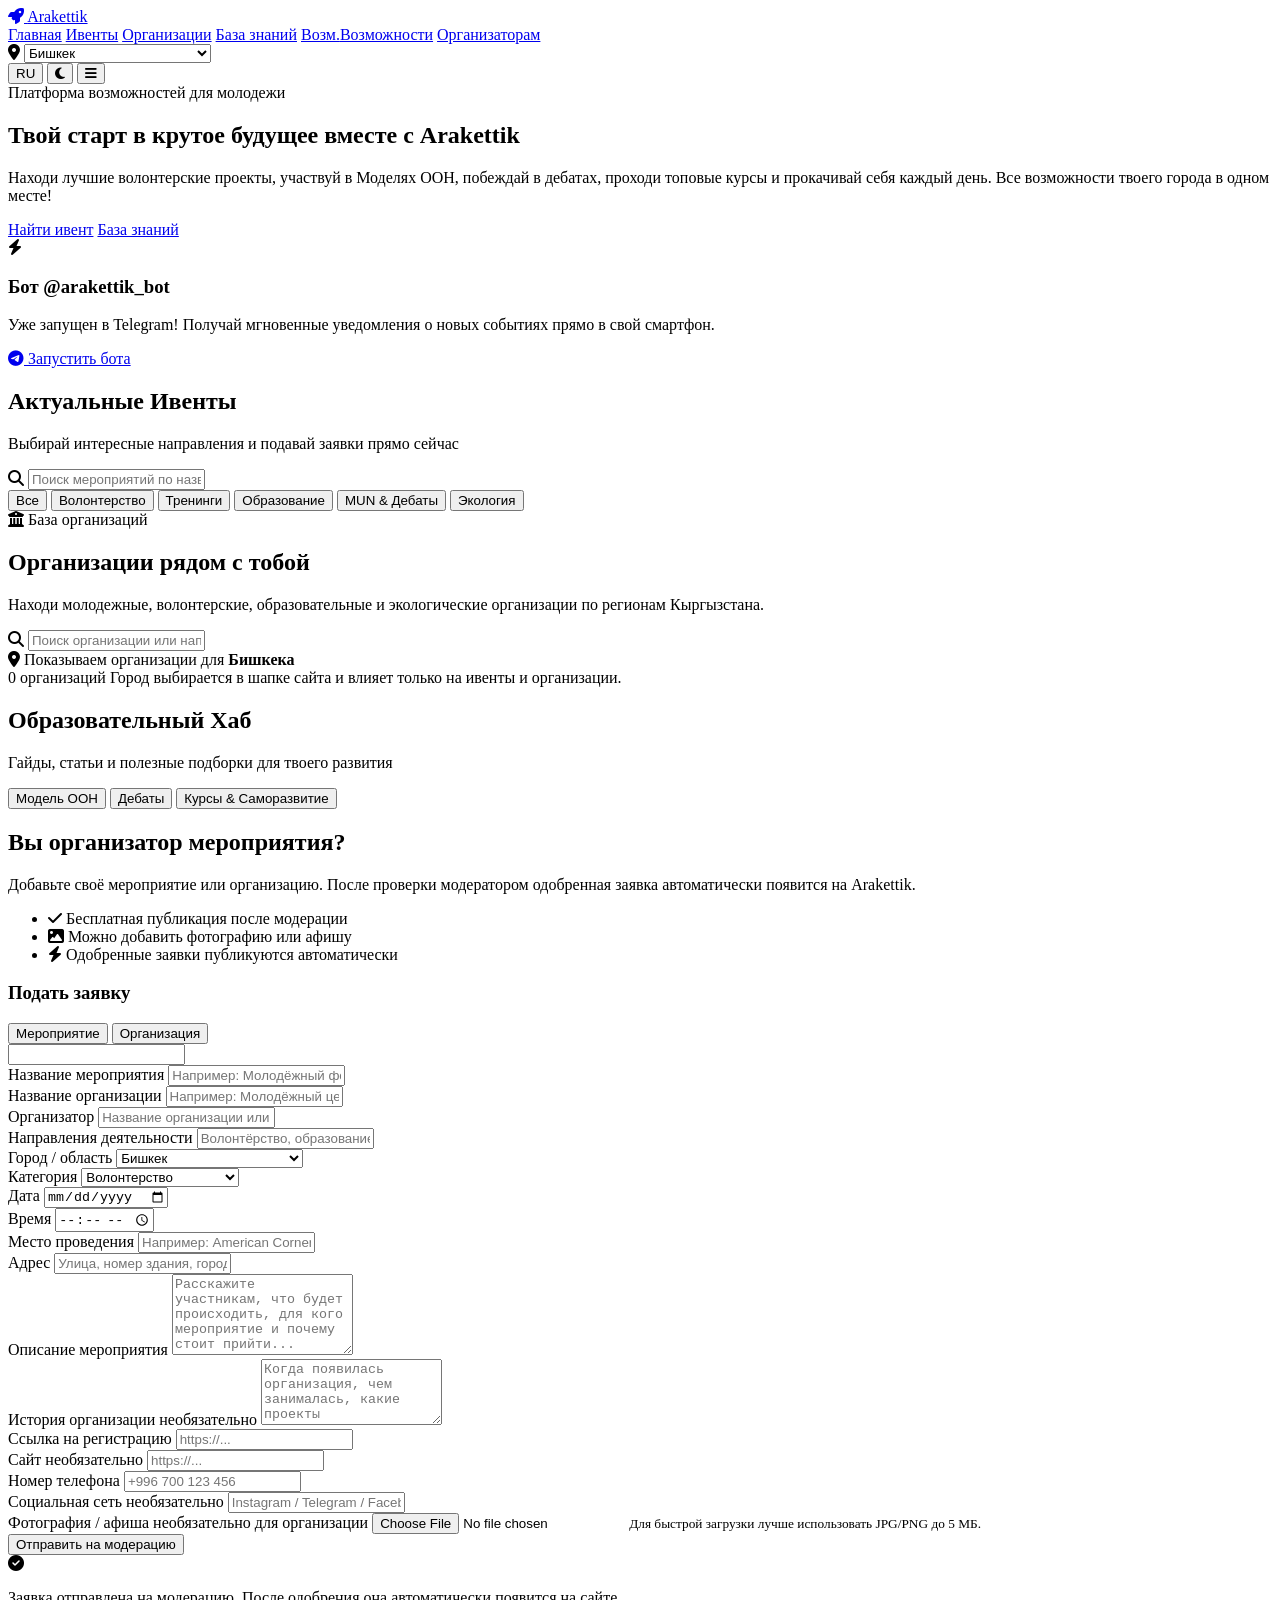
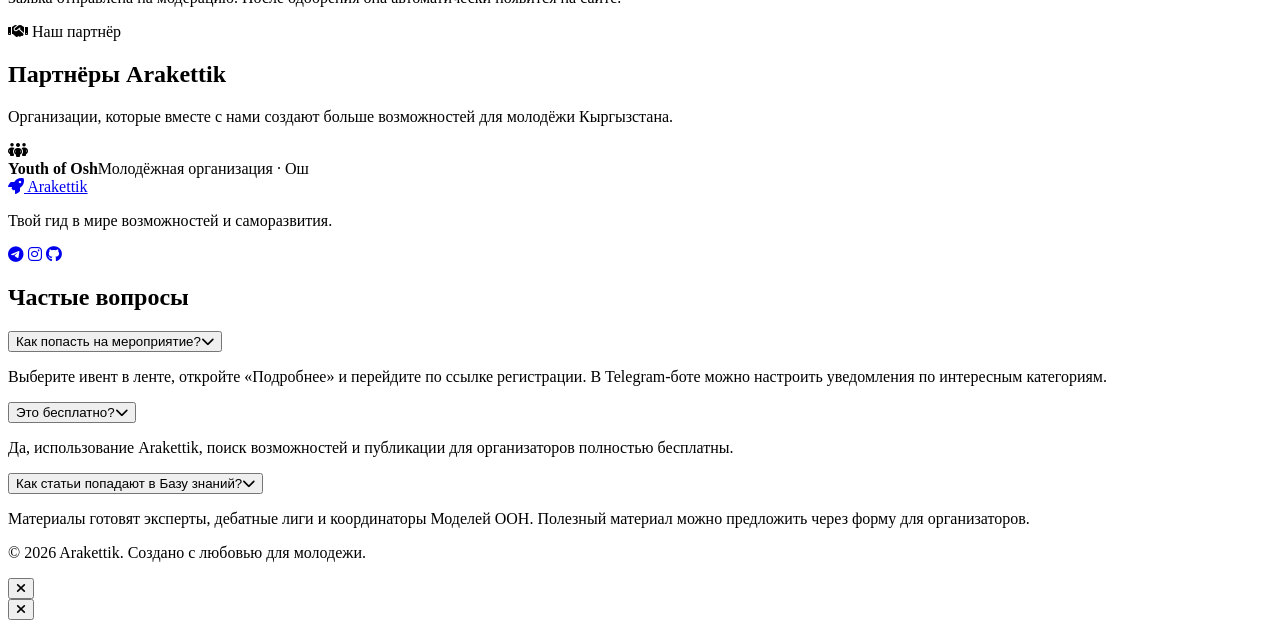
==== index.html @ 20ced2b4 "Update navigation links and FAQ section" ====
<!DOCTYPE html>
<html lang="ru" data-theme="dark">
<head>
    <meta charset="UTF-8">
    <meta name="viewport" content="width=device-width, initial-scale=1.0">
    <title>Arakettik — Платформа возможностей</title>
    <link rel="stylesheet" href="style.css">
    <link rel="stylesheet" href="https://cdnjs.cloudflare.com/ajax/libs/font-awesome/6.4.0/css/all.min.css">
    <link rel="preconnect" href="https://fonts.googleapis.com">
    <link rel="preconnect" href="https://fonts.gstatic.com" crossorigin>
    <link href="https://fonts.googleapis.com/css2?family=Inter:wght@400;500;600&family=Montserrat:wght@700;800&display=swap" rel="stylesheet">
</head>
<body>

    <header class="header">
        <div class="container header-container">
            <a href="#" class="logo">
                <i class="fa-solid fa-rocket logo-icon"></i>
                <span>Arakettik</span>
            </a>
            
            <nav class="nav-menu" id="navMenu">
                <a href="#about" class="nav-link active"><span data-i18n="about">Главная</span></a>
                <a href="#events" class="nav-link"><span data-i18n="events">Ивенты</span></a>
                <a href="#organizations" class="nav-link"><span data-i18n="organizations">Организации</span></a>
                <a href="#hub" class="nav-link"><span data-i18n="knowledge">База знаний</span></a>
                <a href="opportunities.html" class="nav-link nav-opportunities-link"><span class="nav-opportunities-short" data-i18n="opportunitiesShort">Возм.</span><span class="nav-opportunities-full" data-i18n="opportunities">Возможности</span></a>
                <a href="#suggest" class="nav-link"><span data-i18n="organizers">Организаторам</span></a>
            </nav>

            <div class="header-controls">
                <div class="header-city-picker" title="Город влияет на ивенты и организации">
                    <i class="fa-solid fa-location-dot"></i>
                    <select id="citySelect" aria-label="Выбрать город">
                        <option value="bishkek">Бишкек</option>
                        <option value="chuy">Чуйская область</option>
                        <option value="osh">Ош и Ошская область</option>
                        <option value="jalal-abad">Джалал-Абадская область</option>
                        <option value="issyk-kul">Иссык-Кульская область</option>
                        <option value="naryn">Нарынская область</option>
                        <option value="talas">Таласская область</option>
                        <option value="batken">Баткенская область</option>
                    </select>
                </div>
                <button id="languageToggle" class="language-btn" aria-label="Переключить язык" title="Русский / Кыргызча / English">RU</button>
                <button id="themeToggle" class="theme-btn" aria-label="Переключить тему">
                    <i class="fa-solid fa-moon"></i>
                </button>
                <button id="menuToggle" class="menu-btn" aria-label="Открыть меню">
                    <i class="fa-solid fa-bars"></i>
                </button>
            </div>
        </div>
    </header>

    <section class="hero-section" id="about">
        <div class="glow-sphere sphere-1"></div>
        <div class="glow-sphere sphere-2"></div>
        
        <div class="container hero-container">
            <div class="hero-content">
                <span class="badge"><span data-i18n="heroBadge">Платформа возможностей для молодежи</span></span>
                <h1><span data-i18n="heroTitle">Твой старт в крутое будущее вместе с <span class="gradient-text">Arakettik</span></span></h1>
                <p><span data-i18n="heroText">Находи лучшие волонтерские проекты, участвуй в Моделях ООН, побеждай в дебатах, проходи топовые курсы и прокачивай себя каждый день. Все возможности твоего города в одном месте!</span></p>
                <div class="hero-btns">
                    <a href="#events" class="btn btn-primary"><span data-i18n="findEvent">Найти ивент</span></a>
                    <a href="#hub" class="btn btn-secondary" data-i18n="knowledge">База знаний</a>
                </div>
            </div>
            <div class="hero-image-container">
                <div class="glass-card hero-mockup">
                    <div class="mockup-header">
                        <span class="dot red"></span>
                        <span class="dot yellow"></span>
                        <span class="dot green"></span>
                    </div>
                    <div class="mockup-body">
                        <i class="fa-solid fa-bolt mockup-icon"></i>
                        <h3>Бот @arakettik_bot</h3>
                        <p>Уже запущен в Telegram! Получай мгновенные уведомления о новых событиях прямо в свой смартфон.</p>
                        <a href="https://t.me/arakettik_bot" target="_blank" class="bot-link"><i class="fa-brands fa-telegram"></i> Запустить бота</a>
                    </div>
                </div>
            </div>
        </div>
    </section>

    <section class="section events-section" id="events">
        <div class="container">
            <div class="section-header">
                <h2><span data-i18n="eventsTitle">Актуальные <span class="gradient-text">Ивенты</span></span></h2>
                <p><span data-i18n="eventsSubtitle">Выбирай интересные направления и подавай заявки прямо сейчас</span></p>
            </div>

            <div class="filter-wrapper glass-card">
                <div class="search-box">
                    <i class="fa-solid fa-magnifying-glass search-icon"></i>
                    <input type="text" id="searchInput" data-i18n-placeholder="eventSearch" placeholder="Поиск мероприятий по названию...">
                </div>
               <div class="filter-buttons">

    <button class="filter-btn active" data-filter="all">
        <span data-i18n="all">Все</span>
    </button>

    <button class="filter-btn" data-filter="volunteering">
        <span data-i18n="volunteering">Волонтерство</span>
    </button>

    <button class="filter-btn" data-filter="webinars">
        <span data-i18n="webinars">Тренинги</span>
    </button>

    <button class="filter-btn" data-filter="education">
                        <span data-i18n="education">Образование</span>
    </button>

    <button class="filter-btn" data-filter="mun">
                        <span data-i18n="munDebates">MUN & Дебаты</span>
    </button>

    <button class="filter-btn" data-filter="eco">
        <span data-i18n="ecology">Экология</span>
    </button>

</div>
            </div>

            <div class="events-grid" id="eventsGrid">
                </div>
        </div>
    </section>


    <!-- =====================================================================
         ОРГАНИЗАЦИИ: ПОИСК ПО РЕГИОНАМ И КАРТОЧКИ ОРГАНИЗАЦИЙ
         ===================================================================== -->
    <section class="section organizations-section" id="organizations">
        <div class="container">
            <div class="section-header">
                <span class="section-eyebrow"><i class="fa-solid fa-building-columns"></i> База организаций</span>
                <h2><span data-i18n="orgTitle">Организации <span class="gradient-text">рядом с тобой</span></span></h2>
                <p><span data-i18n="orgSubtitle">Находи молодежные, волонтерские, образовательные и экологические организации по регионам Кыргызстана.</span></p>
            </div>

            <div class="organizations-toolbar glass-card">
                <div class="organization-search search-box">
                    <i class="fa-solid fa-magnifying-glass search-icon"></i>
                    <input type="text" id="organizationSearch" data-i18n-placeholder="orgSearch" placeholder="Поиск организации или направления..." autocomplete="off">
                </div>
                <div class="organization-current-city">
                    <i class="fa-solid fa-location-dot"></i>
                    <span data-i18n="showingOrganizations">Показываем организации для <strong id="organizationCityLabel">Бишкека</strong></span>
                </div>
            </div>

            <div class="organization-results-meta">
                <span id="organizationCount">0 организаций</span>
                <span data-i18n="cityHint">Город выбирается в шапке сайта и влияет только на ивенты и организации.</span>
            </div>

            <div class="organizations-grid" id="organizationsGrid"></div>
        </div>
    </section>

    <section class="section hub-section" id="hub">
        <div class="container">
            <div class="section-header">
                <h2><span data-i18n="hubTitle">Образовательный <span class="gradient-text">Хаб</span></span></h2>
                <p><span data-i18n="hubSubtitle">Гайды, статьи и полезные подборки для твоего развития</span></p>
            </div>

            <div class="hub-tabs">
                <button class="hub-tab-btn active" data-tab="mun">Модель ООН</button>
                <button class="hub-tab-btn" data-tab="debates">Дебаты</button>
                <button class="hub-tab-btn" data-tab="courses">Курсы & Саморазвитие</button>
            </div>

            <div class="hub-content" id="hubContent">
                </div>
        </div>
    </section>

    <section class="section suggest-section" id="suggest">
        <div class="container suggest-container">
            <div class="suggest-info">
                <h2>Вы организатор <span class="gradient-text">мероприятия?</span></h2>
                <p>Добавьте своё мероприятие или организацию. После проверки модератором одобренная заявка автоматически появится на Arakettik.</p>
                <ul class="benefits-list">
                    <li><i class="fa-solid fa-check text-green"></i> Бесплатная публикация после модерации</li>
                    <li><i class="fa-solid fa-image text-purple"></i> Можно добавить фотографию или афишу</li>
                    <li><i class="fa-solid fa-bolt text-blue"></i> Одобренные заявки публикуются автоматически</li>
                </ul>
            </div>

            <div class="glass-card form-card">
                <h3>Подать заявку</h3>

                <div class="submission-type-switch" role="tablist" aria-label="Тип заявки">
                    <button type="button" class="submission-type-btn active" data-submission-type="event">Мероприятие</button>
                    <button type="button" class="submission-type-btn" data-submission-type="organization">Организация</button>
                </div>

                <form id="suggestForm">
                    <input type="text" id="website" class="honeypot-field" tabindex="-1" autocomplete="off" aria-hidden="true">
                    <input type="hidden" id="submissionType" value="event">

                    <div class="form-group event-only-field">
                        <label for="eventTitle">Название мероприятия</label>
                        <input type="text" id="eventTitle" placeholder="Например: Молодёжный форум 2026">
                    </div>

                    <div class="form-group organization-only-field hidden">
                        <label for="organizationName">Название организации</label>
                        <input type="text" id="organizationName" placeholder="Например: Молодёжный центр Ош">
                    </div>

                    <div class="form-group event-only-field">
                        <label for="eventOrganizer">Организатор</label>
                        <input type="text" id="eventOrganizer" placeholder="Название организации или имя организатора">
                    </div>

                    <div class="form-group organization-only-field hidden">
                        <label for="organizationActivity">Направления деятельности</label>
                        <input type="text" id="organizationActivity" placeholder="Волонтёрство, образование, экология...">
                    </div>

                    <div class="form-group">
                        <label for="submissionCity">Город / область</label>
                        <select id="submissionCity">
                            <option value="bishkek">Бишкек</option>
                            <option value="chuy">Чуйская область</option>
                            <option value="osh">Ош и Ошская область</option>
                            <option value="jalal-abad">Джалал-Абадская область</option>
                            <option value="issyk-kul">Иссык-Кульская область</option>
                            <option value="naryn">Нарынская область</option>
                            <option value="talas">Таласская область</option>
                            <option value="batken">Баткенская область</option>
                        </select>
                    </div>

                    <div class="form-group event-only-field">
                        <label for="eventCat">Категория</label>
                        <select id="eventCat">
                            <option value="volunteering">Волонтерство</option>
                            <option value="webinars">Вебинары & Тренинги</option>
                            <option value="eco">Экология</option>
                        </select>
                    </div>

                    <div class="form-row event-only-field">
                        <div class="form-group">
                            <label for="eventDate">Дата</label>
                            <input type="date" id="eventDate">
                        </div>
                        <div class="form-group">
                            <label for="eventTime">Время</label>
                            <input type="time" id="eventTime">
                        </div>
                    </div>

                    <div class="form-group event-only-field">
                        <label for="eventLocation">Место проведения</label>
                        <input type="text" id="eventLocation" placeholder="Например: American Corner, Бишкек">
                    </div>

                    <div class="form-group organization-only-field hidden">
                        <label for="organizationAddress">Адрес</label>
                        <input type="text" id="organizationAddress" placeholder="Улица, номер здания, город">
                    </div>

                    <div class="form-group">
                        <label for="eventDesc" id="descriptionLabel">Описание мероприятия</label>
                        <textarea id="eventDesc" rows="5" placeholder="Расскажите участникам, что будет происходить, для кого мероприятие и почему стоит прийти..."></textarea>
                    </div>

                    <div class="form-group organization-only-field hidden">
                        <label for="organizationHistory">История организации <span class="optional-label">необязательно</span></label>
                        <textarea id="organizationHistory" rows="4" placeholder="Когда появилась организация, чем занималась, какие проекты реализовала..."></textarea>
                    </div>

                    <div class="form-group event-only-field">
                        <label for="registrationLink">Ссылка на регистрацию</label>
                        <input type="url" id="registrationLink" placeholder="https://...">
                    </div>

                    <div class="form-group organization-only-field hidden">
                        <label for="organizationWebsite">Сайт <span class="optional-label">необязательно</span></label>
                        <input type="url" id="organizationWebsite" placeholder="https://...">
                    </div>

                    <div class="form-group">
                        <label for="contactPhone">Номер телефона</label>
                        <input type="tel" id="contactPhone" placeholder="+996 700 123 456">
                    </div>

                    <div class="form-group">
                        <label for="socialLink">Социальная сеть <span class="optional-label">необязательно</span></label>
                        <input type="url" id="socialLink" placeholder="Instagram / Telegram / Facebook...">
                    </div>

                    <div class="form-group">
                        <label for="submissionImage">Фотография / афиша <span class="optional-label">необязательно для организации</span></label>
                        <input type="file" id="submissionImage" accept="image/png,image/jpeg,image/webp">
                        <small class="form-help">Для быстрой загрузки лучше использовать JPG/PNG до 5 МБ.</small>
                        <div id="imagePreview" class="submission-image-preview hidden"></div>
                    </div>

                    <button type="submit" class="btn btn-primary btn-block">Отправить на модерацию</button>
                </form>

                <div id="formSuccess" class="form-success-msg hidden">
                    <i class="fa-solid fa-circle-check"></i>
                    <p>Заявка отправлена на модерацию. После одобрения она автоматически появится на сайте.</p>
                </div>
            </div>
        </div>
    </section>

    <section class="section partners-section" aria-labelledby="partnersTitle">
        <div class="container">
            <div class="partners-card glass-card">
                <div>
                    <span class="section-eyebrow"><i class="fa-solid fa-handshake"></i> Наш партнёр</span>
                    <h2 id="partnersTitle">Партнёры <span class="gradient-text">Arakettik</span></h2>
                    <p>Организации, которые вместе с нами создают больше возможностей для молодёжи Кыргызстана.</p>
                </div>
                <div class="partner-logo-card">
                    <i class="fa-solid fa-people-group"></i>
                    <div><strong>Youth of Osh</strong><span>Молодёжная организация · Ош</span></div>
                </div>
            </div>
        </div>
    </section>

    <footer class="footer">
        <div class="container footer-container">
            <div class="footer-brand">
                <a href="#" class="logo">
                    <i class="fa-solid fa-rocket logo-icon"></i>
                    <span>Arakettik</span>
                </a>
                <p>Твой гид в мире возможностей и саморазвития.</p>
            </div>
            <div class="footer-socials">
                <a href="https://t.me/" target="_blank" aria-label="Telegram"><i class="fa-brands fa-telegram"></i></a>
                <a href="https://instagram.com" target="_blank" aria-label="Instagram"><i class="fa-brands fa-instagram"></i></a>
                <a href="https://github.com" target="_blank" aria-label="GitHub"><i class="fa-brands fa-github"></i></a>
            </div>
        </div>
        <div class="container footer-faq">
            <h2>Частые вопросы</h2>
            <div class="faq-accordion footer-faq-accordion">
                <div class="faq-item">
                    <button class="faq-question" type="button"><span>Как попасть на мероприятие?</span><i class="fa-solid fa-chevron-down faq-icon"></i></button>
                    <div class="faq-answer"><p>Выберите ивент в ленте, откройте «Подробнее» и перейдите по ссылке регистрации. В Telegram-боте можно настроить уведомления по интересным категориям.</p></div>
                </div>
                <div class="faq-item">
                    <button class="faq-question" type="button"><span>Это бесплатно?</span><i class="fa-solid fa-chevron-down faq-icon"></i></button>
                    <div class="faq-answer"><p>Да, использование Arakettik, поиск возможностей и публикации для организаторов полностью бесплатны.</p></div>
                </div>
                <div class="faq-item">
                    <button class="faq-question" type="button"><span>Как статьи попадают в Базу знаний?</span><i class="fa-solid fa-chevron-down faq-icon"></i></button>
                    <div class="faq-answer"><p>Материалы готовят эксперты, дебатные лиги и координаторы Моделей ООН. Полезный материал можно предложить через форму для организаторов.</p></div>
                </div>
            </div>
        </div>
        <div class="footer-bottom">
            <p>&copy; 2026 Arakettik. Создано с любовью для молодежи.</p>
        </div>
    </footer>


    <!-- =====================================================================
         МОДАЛЬНОЕ ОКНО ОРГАНИЗАЦИИ
         ===================================================================== -->
    <div id="organizationModal" class="modal hidden">
        <div class="modal-content glass-card organization-modal-content">
            <button id="organizationModalClose" class="modal-close-btn" aria-label="Закрыть">
                <i class="fa-solid fa-xmark"></i>
            </button>
            <div id="organizationModalBody" class="modal-body organization-modal-body"></div>
        </div>
    </div>

    <div id="articleModal" class="modal hidden">
        <div class="modal-content glass-card">
            <button id="modalClose" class="modal-close-btn" aria-label="Закрыть">
                <i class="fa-solid fa-xmark"></i>
            </button>
            <div id="modalBody" class="modal-body">
                </div>
        </div>
    </div>

    <script src="script.js"></script>
</body>
</html>
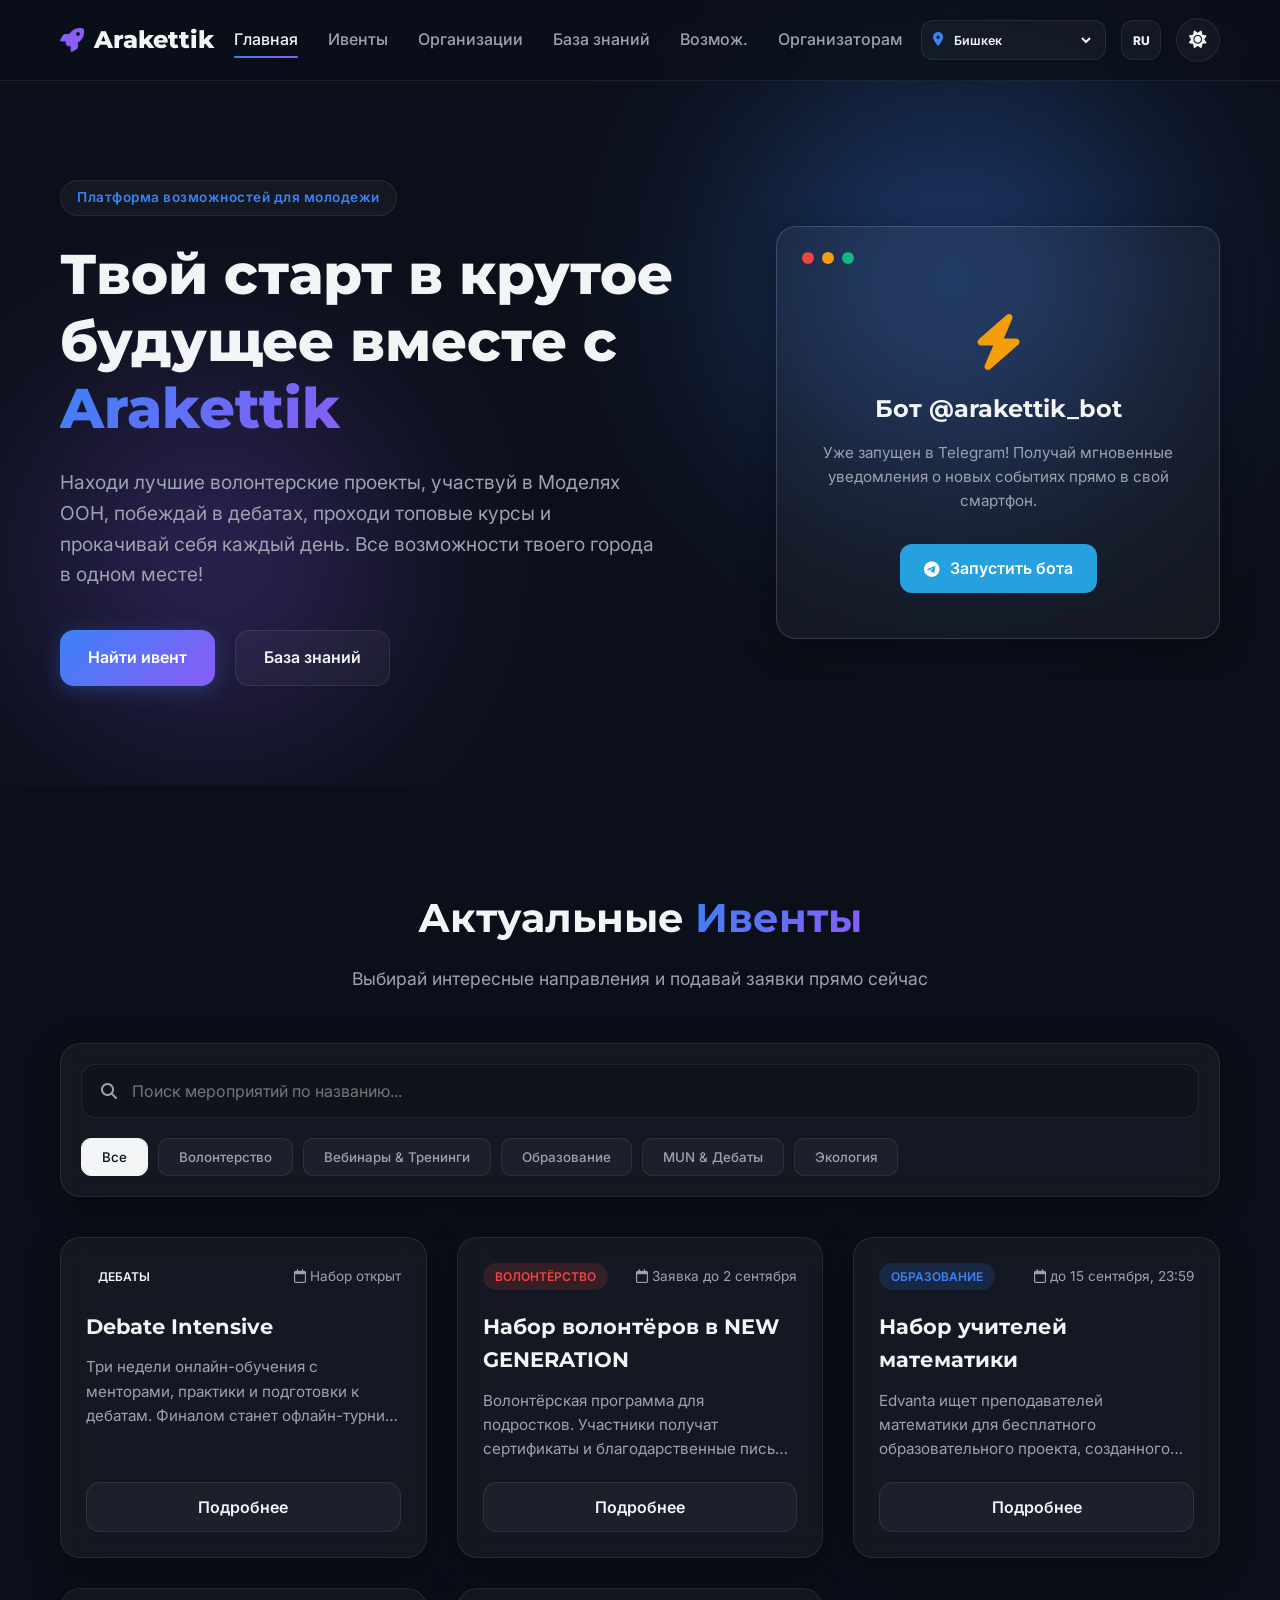
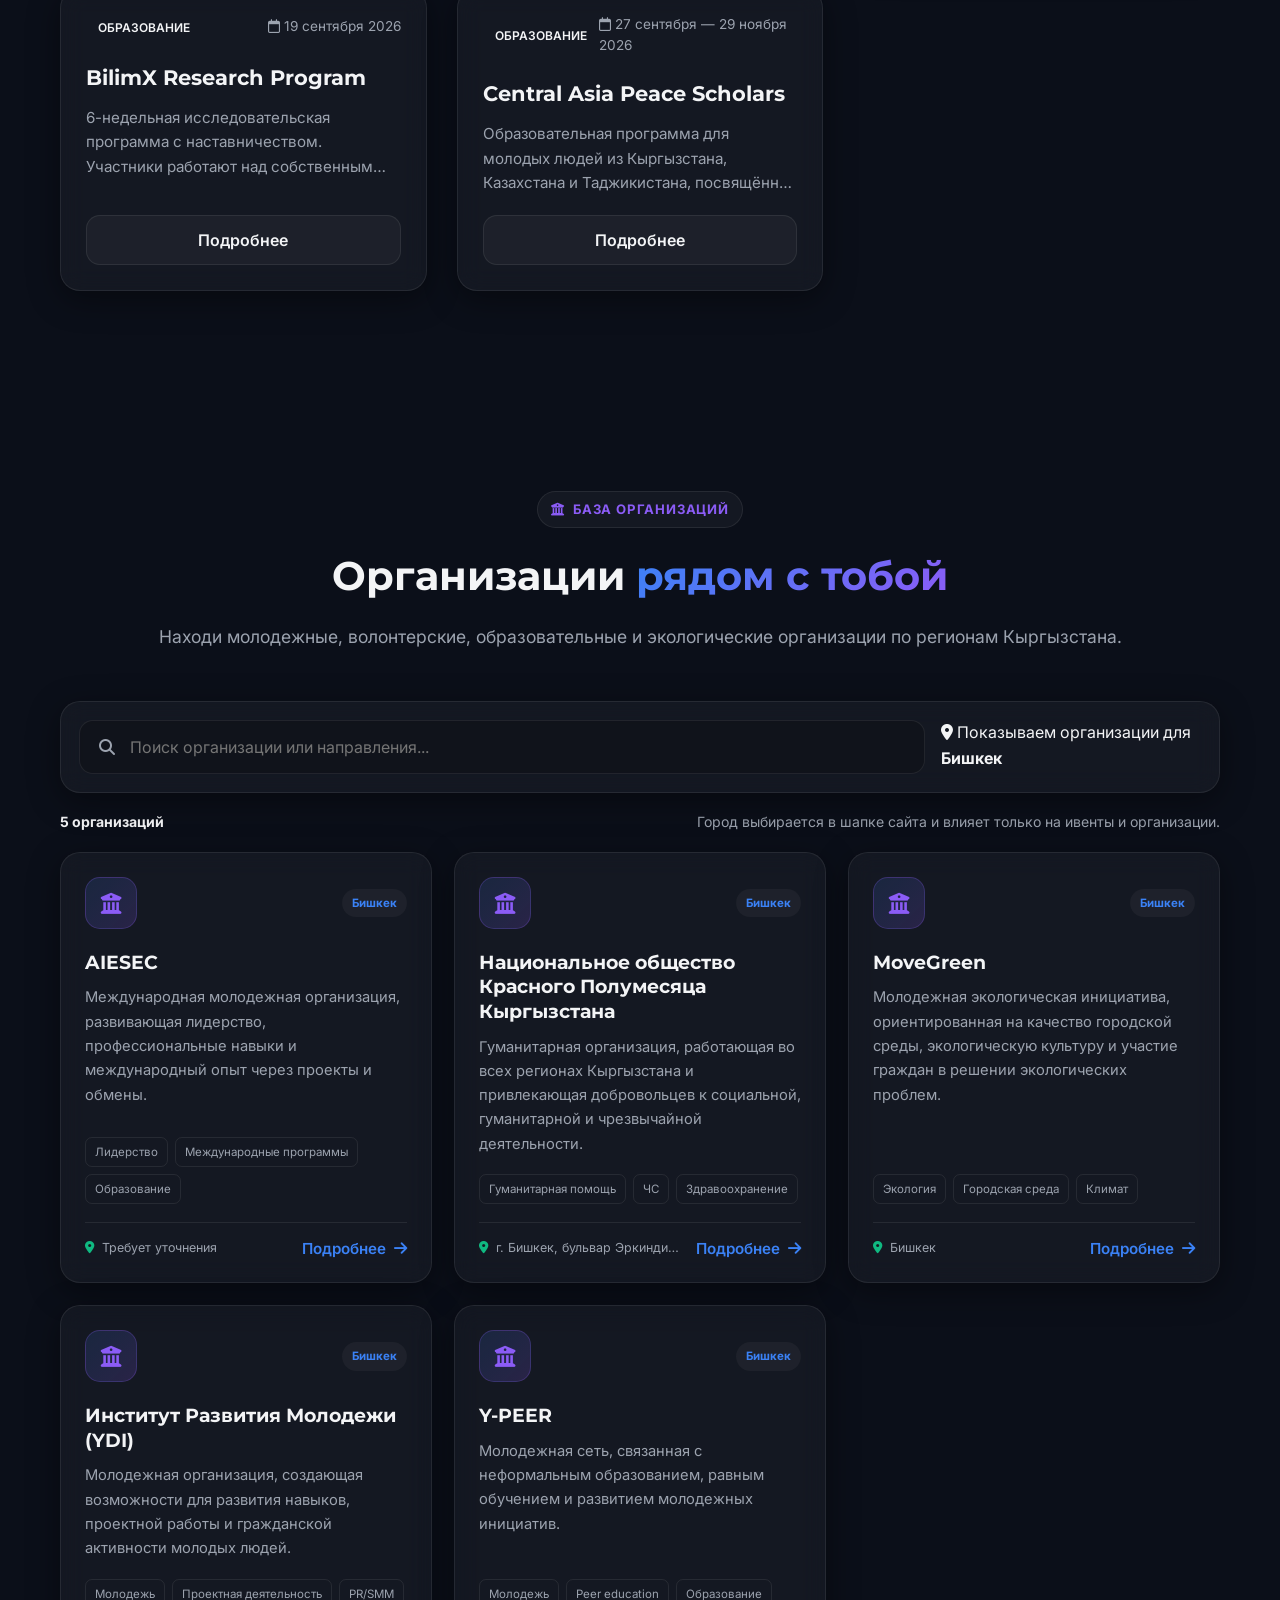
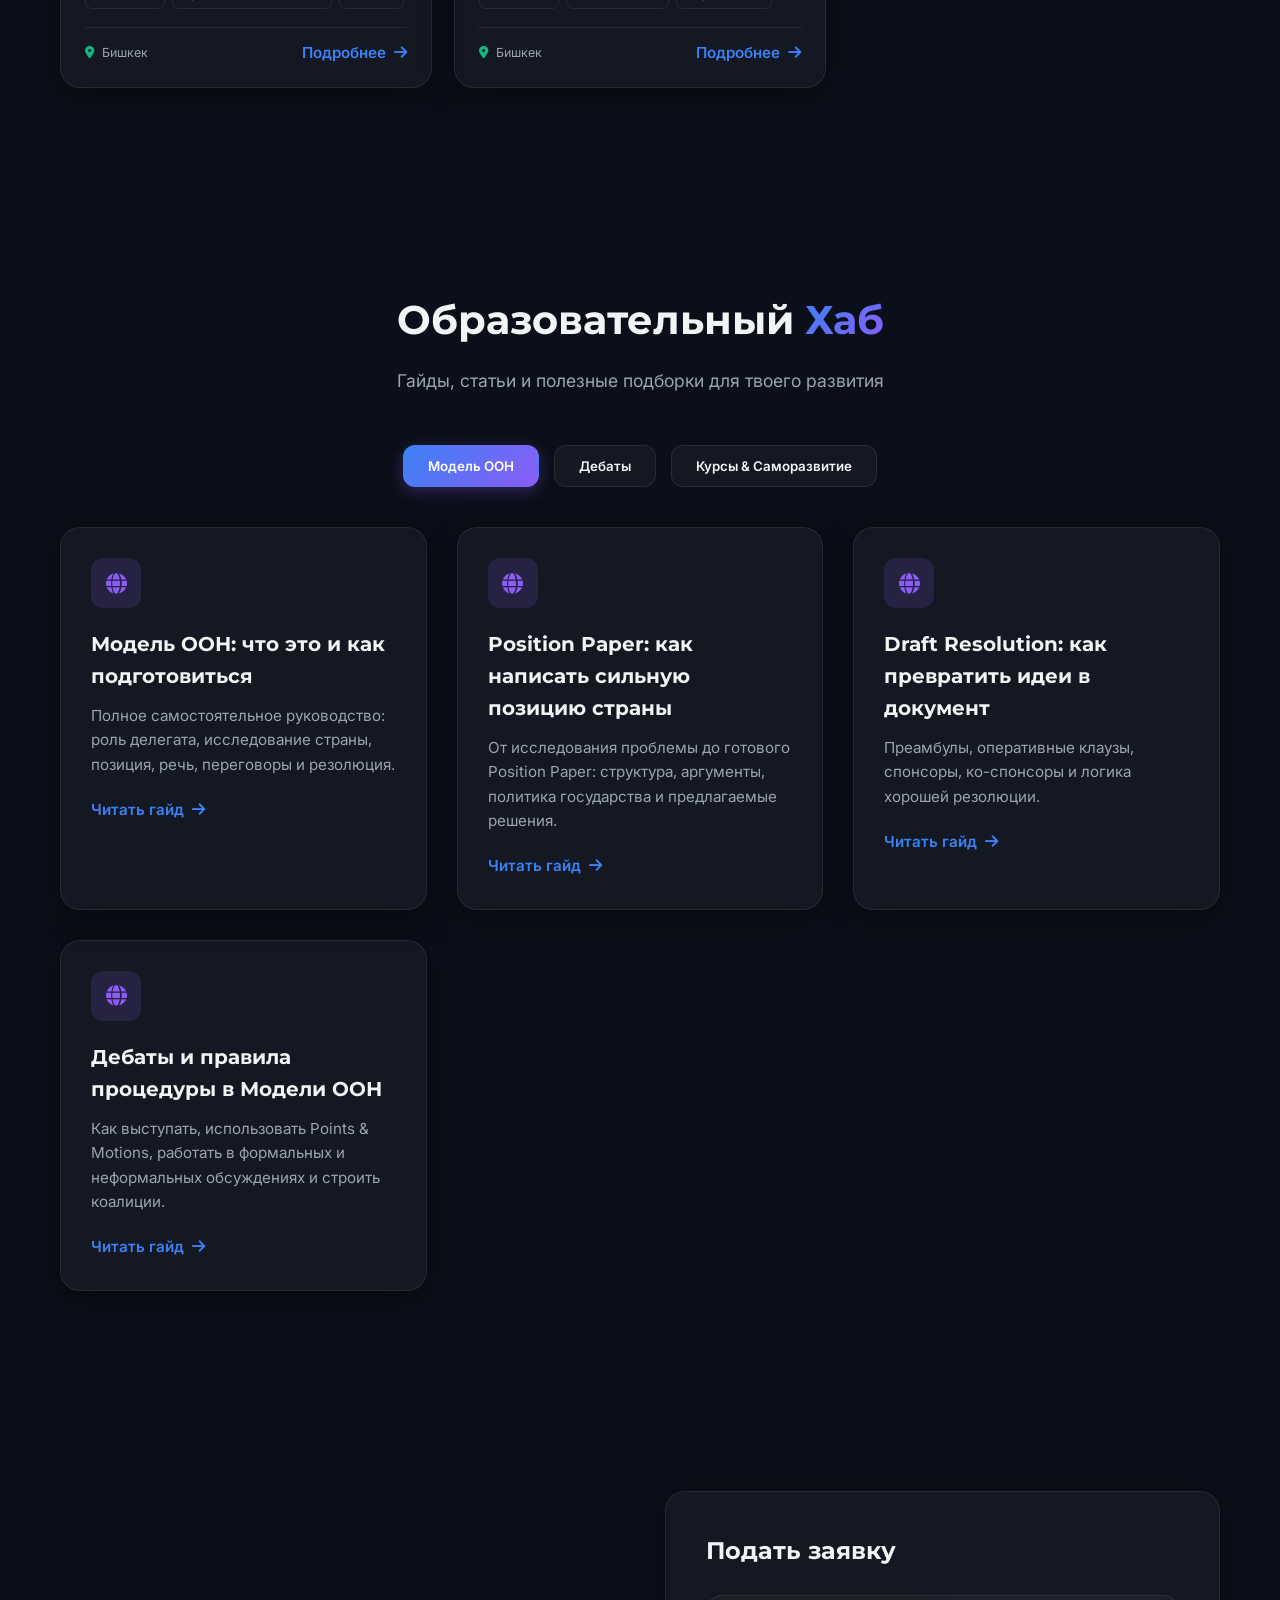
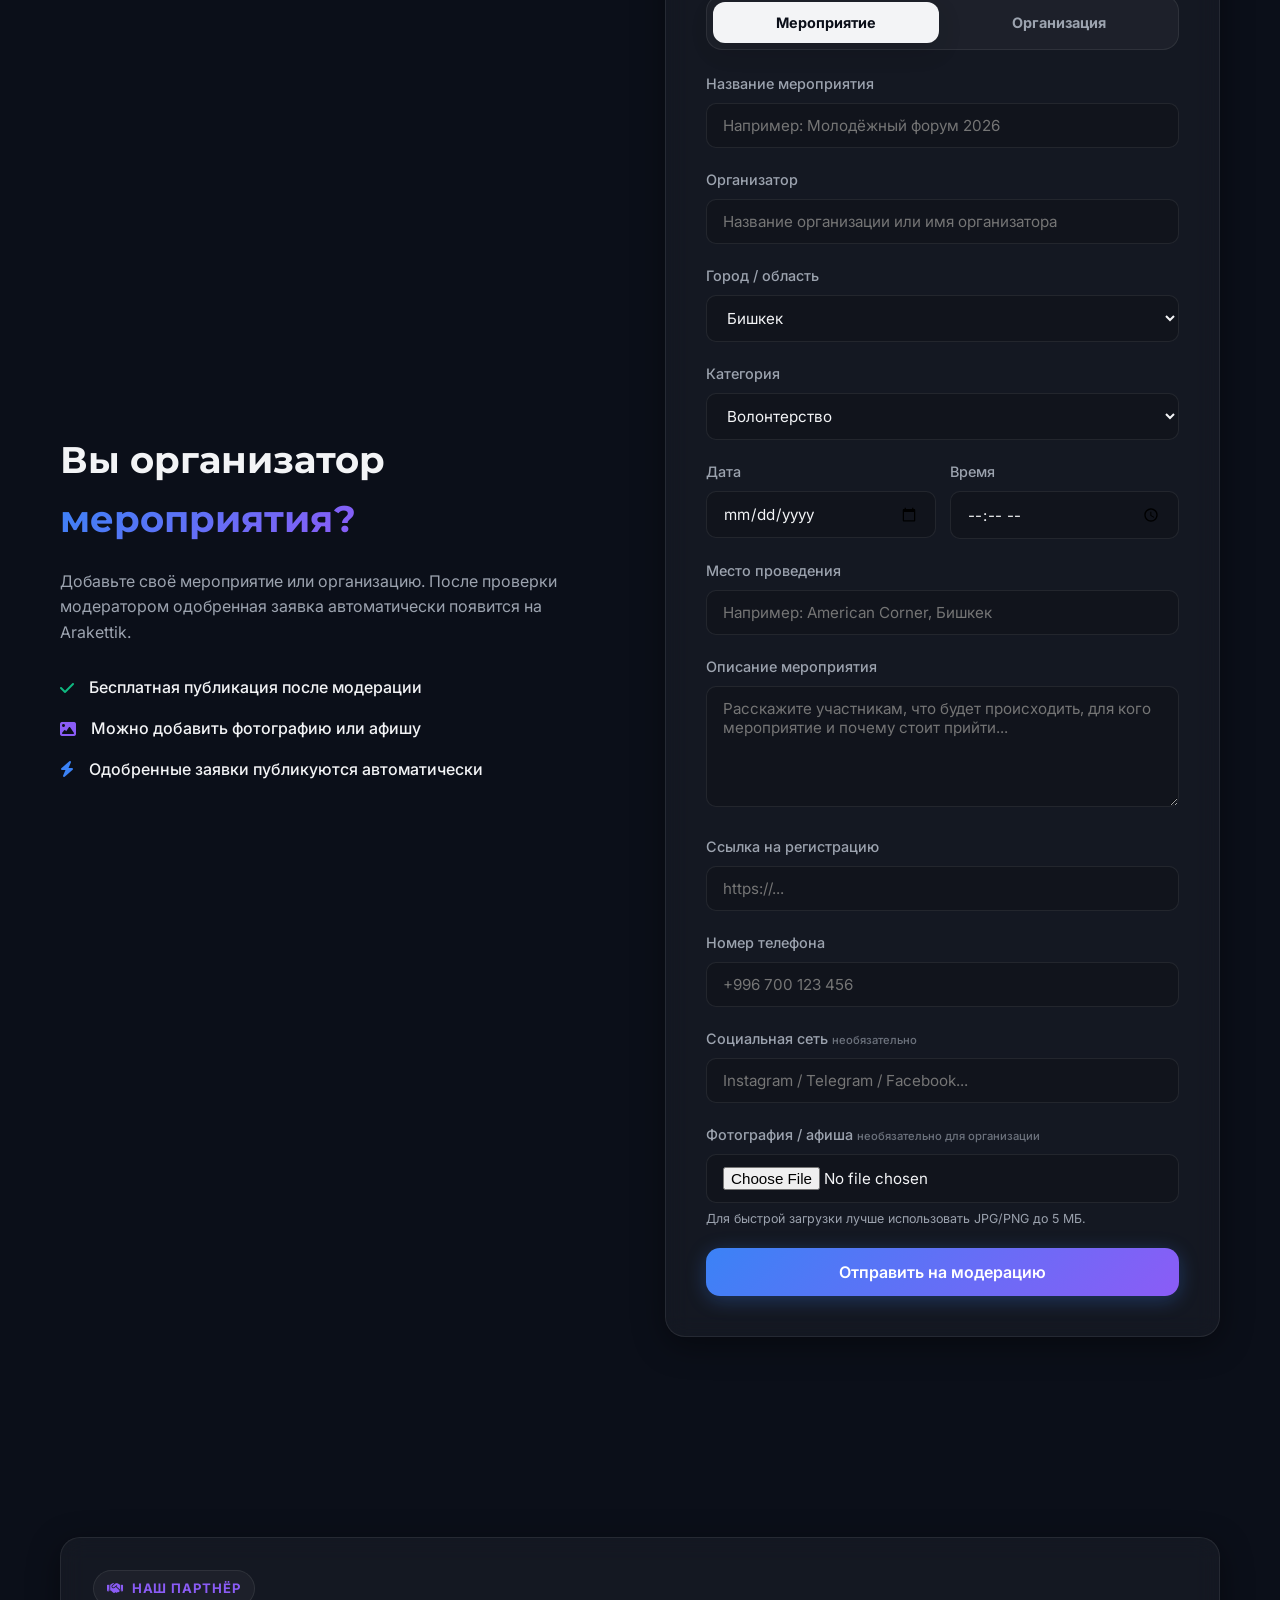
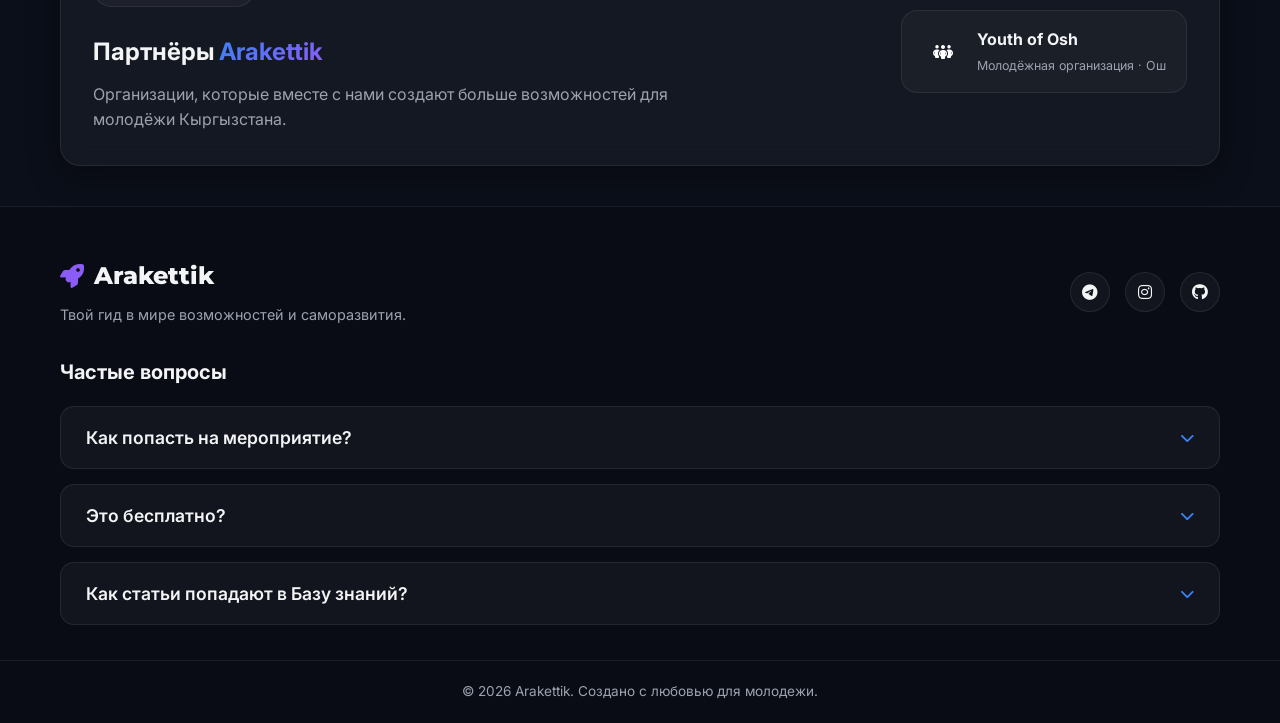
==== commit 1cf48f92: "Update link text for opportunities in navigation" ====
--- a/index.html
+++ b/index.html
@@ -24,7 +24,7 @@
                 <a href="#events" class="nav-link"><span data-i18n="events">Ивенты</span></a>
                 <a href="#organizations" class="nav-link"><span data-i18n="organizations">Организации</span></a>
                 <a href="#hub" class="nav-link"><span data-i18n="knowledge">База знаний</span></a>
-                <a href="opportunities.html" class="nav-link nav-opportunities-link"><span class="nav-opportunities-short" data-i18n="opportunitiesShort">Возм.</span><span class="nav-opportunities-full" data-i18n="opportunities">Возможности</span></a>
+                <a href="opportunities.html" class="nav-link nav-opportunities-link"><span class="nav-opportunities-short" data-i18n="opportunitiesShort">Возмож.</span><span class="nav-opportunities-full" data-i18n="opportunities">Возможности</span></a>
                 <a href="#suggest" class="nav-link"><span data-i18n="organizers">Организаторам</span></a>
             </nav>
 
--- a/style.css
+++ b/style.css
@@ -0,0 +1,2407 @@
+/* ==========================================================================
+   1. ПЕРЕМЕННЫЕ И СБРОС СТИЛЕЙ (CSS VARIABLES & BASE STYLES)
+   ========================================================================== */
+
+/* Переменные для Темной темы (По умолчанию) */
+[data-theme="dark"] {
+    --bg-color: #0b0f19;
+    --text-color: #f3f4f6;
+    --text-muted: #9ca3af;
+    --glass-bg: rgba(255, 255, 255, 0.04);
+    --glass-border: rgba(255, 255, 255, 0.08);
+    --glass-shadow: rgba(0, 0, 0, 0.4);
+    --header-bg: rgba(11, 15, 25, 0.7);
+    --modal-bg: #111827;
+    
+    /* Цветовая палитра категорий */
+    --clr-primary: #3b82f6;     /* Синий - Вебинары */
+    --clr-purple: #8b5cf6;      /* Фиолетовый - Дебаты / ООН */
+    --clr-green: #10b981;       /* Зеленый - Экология */
+    --clr-red: #ef4444;         /* Красный - Волонтерство */
+    --clr-yellow: #f59e0b;      /* Желтый - Акценты */
+}
+
+/* Переменные для Светлой темы */
+[data-theme="light"] {
+    --bg-color: #f8fafc;
+    --text-color: #0f172a;
+    --text-muted: #64748b;
+    --glass-bg: rgba(255, 255, 255, 0.7);
+    --glass-border: rgba(15, 23, 42, 0.08);
+    --glass-shadow: rgba(15, 23, 42, 0.05);
+    --header-bg: rgba(248, 250, 252, 0.8);
+    --modal-bg: #ffffff;
+    
+    --clr-primary: #2563eb;
+    --clr-purple: #7c3aed;
+    --clr-green: #059669;
+    --clr-red: #dc2626;
+    --clr-yellow: #d97706;
+}
+
+/* Общий сброс дефолтных стилей браузера */
+* {
+    margin: 0;
+    padding: 0;
+    box-sizing: border-box;
+    scroll-behavior: smooth;
+}
+
+body {
+    font-family: 'Inter', sans-serif;
+    background-color: var(--bg-color);
+    color: var(--text-color);
+    overflow-x: hidden;
+    transition: background-color 0.4s ease, color 0.4s ease;
+    line-height: 1.6;
+}
+
+.container {
+    width: 100%;
+    max-width: 1200px;
+    margin: 0 auto;
+    padding: 0 20px;
+}
+
+/* Глобальные стили для секций */
+.section {
+    padding: 100px 0;
+}
+
+.section-header {
+    text-align: center;
+    margin-bottom: 50px;
+}
+
+.section-header h2 {
+    font-family: 'Montserrat', sans-serif;
+    font-size: 2.5rem;
+    margin-bottom: 15px;
+}
+
+.section-header p {
+    color: var(--text-muted);
+    font-size: 1.1rem;
+}
+
+/* Градиентный текст */
+.gradient-text {
+    background: linear-gradient(135deg, var(--clr-primary), var(--clr-purple));
+    -webkit-background-clip: text;
+    -webkit-text-fill-color: transparent;
+}
+
+/* Элементы цвета текста */
+.text-green { color: var(--clr-green); }
+.text-purple { color: var(--clr-purple); }
+.text-blue { color: var(--clr-primary); }
+
+/* ==========================================================================
+   2. СТИЛЬ GLASSMORPHISM (КОМПОНЕНТЫ)
+   ========================================================================== */
+.glass-card {
+    background: var(--glass-bg);
+    border: 1px solid var(--glass-border);
+    backdrop-filter: blur(12px);
+    -webkit-backdrop-filter: blur(12px);
+    border-radius: 20px;
+    box-shadow: 0 8px 32px 0 var(--glass-shadow);
+    transition: transform 0.3s ease, box-shadow 0.3s ease, border-color 0.3s ease;
+}
+
+/* ==========================================================================
+   3. НАВИГАЦИЯ (HEADER)
+   ========================================================================== */
+.header {
+    position: fixed;
+    top: 0;
+    left: 0;
+    width: 100%;
+    z-index: 1000;
+    background: var(--header-bg);
+    backdrop-filter: blur(12px);
+    -webkit-backdrop-filter: blur(12px);
+    border-bottom: 1px solid var(--glass-border);
+    transition: background-color 0.4s ease;
+}
+
+.header-container {
+    display: flex;
+    justify-content: space-between;
+    align-items: center;
+    height: 80px;
+}
+
+.logo {
+    display: flex;
+    align-items: center;
+    gap: 10px;
+    font-family: 'Montserrat', sans-serif;
+    font-size: 1.5rem;
+    font-weight: 800;
+    color: var(--text-color);
+    text-decoration: none;
+}
+
+.logo-icon {
+    color: var(--clr-purple);
+    animation: pulse 2s infinite alternate;
+}
+
+.nav-menu {
+    display: flex;
+    gap: 30px;
+}
+
+.nav-link {
+    color: var(--text-muted);
+    text-decoration: none;
+    font-weight: 500;
+    transition: color 0.3s ease;
+    position: relative;
+    padding: 5px 0;
+}
+
+.nav-link:hover, .nav-link.active {
+    color: var(--text-color);
+}
+
+.nav-link.active::after {
+    content: '';
+    position: absolute;
+    bottom: 0;
+    left: 0;
+    width: 100%;
+    height: 2px;
+    background: linear-gradient(90deg, var(--clr-primary), var(--clr-purple));
+    border-radius: 2px;
+}
+
+.header-controls {
+    display: flex;
+    align-items: center;
+    gap: 15px;
+}
+
+.theme-btn, .menu-btn {
+    background: var(--glass-bg);
+    border: 1px solid var(--glass-border);
+    color: var(--text-color);
+    width: 44px;
+    height: 44px;
+    border-radius: 50%;
+    cursor: pointer;
+    display: flex;
+    justify-content: center;
+    align-items: center;
+    font-size: 1.1rem;
+    transition: background 0.3s ease, transform 0.2s ease;
+}
+
+.theme-btn:hover, .menu-btn:hover {
+    background: var(--glass-border);
+    transform: scale(1.05);
+}
+
+.menu-btn {
+    display: none;
+}
+
+/* ==========================================================================
+   4. ГЛАВНЫЙ ЭКРАН (HERO SECTION)
+   ========================================================================== */
+.hero-section {
+    position: relative;
+    padding: 180px 0 100px 0;
+    overflow: hidden;
+}
+
+.hero-container {
+    display: grid;
+    grid-template-columns: 1.2fr 0.8fr;
+    gap: 50px;
+    align-items: center;
+}
+
+.glow-sphere {
+    position: absolute;
+    border-radius: 50%;
+    filter: blur(120px);
+    z-index: -1;
+    opacity: 0.4;
+}
+
+[data-theme="light"] .glow-sphere {
+    opacity: 0.15;
+}
+
+.sphere-1 {
+    top: 10%;
+    right: 10%;
+    width: 400px;
+    height: 400px;
+    background: var(--clr-primary);
+}
+
+.sphere-2 {
+    bottom: 10%;
+    left: 5%;
+    width: 300px;
+    height: 300px;
+    background: var(--clr-purple);
+}
+
+.badge {
+    display: inline-block;
+    padding: 6px 16px;
+    background: var(--glass-bg);
+    border: 1px solid var(--glass-border);
+    border-radius: 50px;
+    font-size: 0.85rem;
+    font-weight: 600;
+    letter-spacing: 0.5px;
+    margin-bottom: 25px;
+    color: var(--clr-primary);
+}
+
+.hero-content h1 {
+    font-family: 'Montserrat', sans-serif;
+    font-size: 3.5rem;
+    line-height: 1.2;
+    margin-bottom: 25px;
+    font-weight: 800;
+}
+
+.hero-content p {
+    font-size: 1.2rem;
+    color: var(--text-muted);
+    margin-bottom: 40px;
+    max-width: 600px;
+}
+
+.hero-btns {
+    display: flex;
+    gap: 20px;
+}
+
+.btn {
+    display: inline-flex;
+    align-items: center;
+    justify-content: center;
+    padding: 14px 28px;
+    border-radius: 14px;
+    font-weight: 600;
+    text-decoration: none;
+    transition: transform 0.2s cubic-bezier(0.175, 0.885, 0.32, 1.275), box-shadow 0.2s ease;
+    cursor: pointer;
+    font-size: 1rem;
+    font-family: inherit;
+}
+
+.btn:active {
+    transform: scale(0.98);
+}
+
+.btn-primary {
+    background: linear-gradient(135deg, var(--clr-primary), var(--clr-purple));
+    color: #ffffff;
+    border: none;
+    box-shadow: 0 4px 20px rgba(59, 130, 246, 0.3);
+}
+
+.btn-primary:hover {
+    transform: translateY(-3px);
+    box-shadow: 0 8px 25px rgba(59, 130, 246, 0.5);
+}
+
+.btn-secondary {
+    background: var(--glass-bg);
+    border: 1px solid var(--glass-border);
+    color: var(--text-color);
+}
+
+.btn-secondary:hover {
+    background: var(--glass-border);
+    transform: translateY(-3px);
+}
+
+.btn-block {
+    display: flex;
+    width: 100%;
+}
+
+.hero-mockup {
+    padding: 25px;
+    border-color: rgba(255, 255, 255, 0.15);
+}
+
+.mockup-header {
+    display: flex;
+    gap: 8px;
+    margin-bottom: 30px;
+}
+
+.dot {
+    width: 12px;
+    height: 12px;
+    border-radius: 50%;
+}
+
+.dot.red { background: var(--clr-red); }
+.dot.yellow { background: var(--clr-yellow); }
+.dot.green { background: var(--clr-green); }
+
+.mockup-body {
+    text-align: center;
+    padding: 20px 0;
+}
+
+.mockup-icon {
+    font-size: 3.5rem;
+    color: var(--clr-yellow);
+    margin-bottom: 20px;
+}
+
+.mockup-body h3 {
+    font-family: 'Montserrat', sans-serif;
+    font-size: 1.5rem;
+    margin-bottom: 12px;
+}
+
+.mockup-body p {
+    color: var(--text-muted);
+    font-size: 0.95rem;
+    margin-bottom: 30px;
+}
+
+.bot-link {
+    display: inline-flex;
+    align-items: center;
+    gap: 10px;
+    background: #24A1DE;
+    color: white;
+    padding: 12px 24px;
+    border-radius: 12px;
+    text-decoration: none;
+    font-weight: 600;
+    transition: transform 0.2s ease, box-shadow 0.2s ease;
+}
+
+.bot-link:hover {
+    transform: translateY(-2px);
+    box-shadow: 0 5px 15px rgba(36, 161, 222, 0.4);
+}
+
+/* ==========================================================================
+   5. ИВЕНТЫ: ПОИСК, ФИЛЬТРЫ И КАРТОЧКИ (EVENTS)
+   ========================================================================== */
+.filter-wrapper {
+    padding: 20px;
+    display: flex;
+    flex-direction: column;
+    gap: 20px;
+    margin-bottom: 40px;
+}
+
+.search-box {
+    position: relative;
+    width: 100%;
+}
+
+.search-icon {
+    position: absolute;
+    left: 20px;
+    top: 50%;
+    transform: translateY(-50%);
+    color: var(--text-muted);
+}
+
+.search-box input {
+    width: 100%;
+    padding: 16px 16px 16px 50px;
+    background: rgba(0, 0, 0, 0.2);
+    border: 1px solid var(--glass-border);
+    border-radius: 14px;
+    color: var(--text-color);
+    font-family: inherit;
+    font-size: 1rem;
+    outline: none;
+    transition: border-color 0.3s ease;
+}
+
+[data-theme="light"] .search-box input {
+    background: rgba(255, 255, 255, 0.5);
+}
+
+.search-box input:focus {
+    border-color: var(--clr-primary);
+}
+
+.filter-buttons {
+    display: flex;
+    flex-wrap: wrap;
+    gap: 10px;
+}
+
+.filter-btn {
+    padding: 10px 20px;
+    background: var(--glass-bg);
+    border: 1px solid var(--glass-border);
+    border-radius: 10px;
+    color: var(--text-muted);
+    cursor: pointer;
+    font-weight: 500;
+    font-family: inherit;
+    transition: all 0.3s ease;
+}
+
+.filter-btn:hover, .filter-btn.active {
+    background: var(--text-color);
+    color: var(--bg-color);
+    border-color: var(--text-color);
+}
+
+.events-grid {
+    display: grid;
+    grid-template-columns: repeat(auto-fill, minmax(340px, 1fr));
+    gap: 30px;
+}
+
+.event-card {
+    display: flex;
+    flex-direction: column;
+    height: 100%;
+    overflow: hidden;
+}
+
+.event-card:hover {
+    transform: translateY(-5px);
+    border-color: rgba(255, 255, 255, 0.2);
+}
+
+.event-badge-row {
+    padding: 25px 25px 0 25px;
+    display: flex;
+    justify-content: space-between;
+    align-items: center;
+}
+
+.cat-tag {
+    font-size: 0.75rem;
+    font-weight: 600;
+    padding: 4px 12px;
+    border-radius: 50px;
+    text-transform: uppercase;
+}
+
+.cat-volunteering { background: rgba(239, 68, 68, 0.15); color: var(--clr-red); }
+.cat-webinars { background: rgba(59, 130, 246, 0.15); color: var(--clr-primary); }
+.cat-eco { background: rgba(16, 185, 129, 0.15); color: var(--clr-green); }
+
+.event-date {
+    font-size: 0.85rem;
+    color: var(--text-muted);
+}
+
+.event-body {
+    padding: 20px 25px;
+    flex-grow: 1;
+}
+
+.event-body h3 {
+    font-family: 'Montserrat', sans-serif;
+    font-size: 1.3rem;
+    margin-bottom: 12px;
+}
+
+.event-body p {
+    color: var(--text-muted);
+    font-size: 0.95rem;
+    display: -webkit-box;
+    -webkit-line-clamp: 3;
+    -webkit-box-orient: vertical;
+    overflow: hidden;
+}
+
+.event-footer {
+    padding: 0 25px 25px 25px;
+}
+
+
+
+/* ============================================================================
+   6. ОРГАНИЗАЦИИ: ПОИСК, РЕГИОНЫ, КАРТОЧКИ И ДЕТАЛЬНАЯ ИНФОРМАЦИЯ
+   ============================================================================ */
+.organizations-section {
+    position: relative;
+}
+
+.section-eyebrow {
+    display: inline-flex;
+    align-items: center;
+    gap: 8px;
+    margin-bottom: 16px;
+    padding: 7px 13px;
+    border: 1px solid var(--glass-border);
+    border-radius: 999px;
+    background: var(--glass-bg);
+    color: var(--clr-purple);
+    font-size: 0.82rem;
+    font-weight: 700;
+    text-transform: uppercase;
+    letter-spacing: 0.06em;
+}
+
+.organizations-toolbar {
+    display: grid;
+    grid-template-columns: minmax(0, 1fr) 260px;
+    gap: 16px;
+    padding: 18px;
+    margin-bottom: 18px;
+}
+
+.organization-region-select label {
+    display: block;
+    margin-bottom: 7px;
+    color: var(--text-muted);
+    font-size: 0.82rem;
+    font-weight: 600;
+}
+
+.organization-region-select select {
+    width: 100%;
+    min-height: 52px;
+    padding: 0 16px;
+    border: 1px solid var(--glass-border);
+    border-radius: 14px;
+    outline: none;
+    background: var(--glass-bg);
+    color: var(--text-color);
+    font: inherit;
+    cursor: pointer;
+}
+
+.organization-region-pills {
+    display: flex;
+    flex-wrap: wrap;
+    gap: 9px;
+    margin-bottom: 22px;
+}
+
+.region-pill {
+    padding: 9px 15px;
+    border: 1px solid var(--glass-border);
+    border-radius: 999px;
+    background: var(--glass-bg);
+    color: var(--text-muted);
+    font: inherit;
+    font-size: 0.88rem;
+    font-weight: 600;
+    cursor: pointer;
+    transition: 0.25s ease;
+}
+
+.region-pill:hover,
+.region-pill.active {
+    color: #fff;
+    border-color: transparent;
+    background: linear-gradient(135deg, var(--clr-primary), var(--clr-purple));
+    transform: translateY(-1px);
+}
+
+.organization-results-meta {
+    display: flex;
+    justify-content: space-between;
+    gap: 20px;
+    margin-bottom: 18px;
+    color: var(--text-muted);
+    font-size: 0.88rem;
+}
+
+.organization-results-meta > span:first-child {
+    color: var(--text-color);
+    font-weight: 700;
+}
+
+.organizations-grid {
+    display: grid;
+    grid-template-columns: repeat(3, minmax(0, 1fr));
+    gap: 22px;
+}
+
+.organization-card {
+    min-width: 0;
+    padding: 24px;
+    display: flex;
+    flex-direction: column;
+    min-height: 330px;
+    overflow: hidden;
+}
+
+.organization-card:hover {
+    transform: translateY(-6px);
+    border-color: rgba(139, 92, 246, 0.4);
+    box-shadow: 0 18px 45px var(--glass-shadow);
+}
+
+.organization-card-top,
+.organization-card-footer {
+    display: flex;
+    align-items: center;
+    justify-content: space-between;
+    gap: 12px;
+}
+
+.organization-card-icon,
+.organization-detail-icon {
+    display: flex;
+    align-items: center;
+    justify-content: center;
+    flex: 0 0 auto;
+    width: 52px;
+    height: 52px;
+    border: 1px solid rgba(139, 92, 246, 0.25);
+    border-radius: 15px;
+    background: linear-gradient(135deg, rgba(59,130,246,0.14), rgba(139,92,246,0.18));
+    color: var(--clr-purple);
+    font-size: 1.3rem;
+}
+
+.organization-region-badge,
+.organization-region-label {
+    padding: 5px 10px;
+    border-radius: 999px;
+    background: var(--glass-bg);
+    color: var(--clr-primary);
+    font-size: 0.72rem;
+    font-weight: 700;
+}
+
+.organization-card h3 {
+    margin: 22px 0 10px;
+    font-family: 'Montserrat', sans-serif;
+    font-size: 1.18rem;
+    line-height: 1.3;
+}
+
+.organization-description {
+    flex: 1;
+    color: var(--text-muted);
+    font-size: 0.92rem;
+    line-height: 1.65;
+}
+
+.organization-tags {
+    display: flex;
+    flex-wrap: wrap;
+    gap: 7px;
+    margin: 18px 0;
+}
+
+.organization-tags span {
+    padding: 5px 9px;
+    border: 1px solid var(--glass-border);
+    border-radius: 7px;
+    color: var(--text-muted);
+    font-size: 0.72rem;
+}
+
+.organization-card-footer {
+    padding-top: 15px;
+    border-top: 1px solid var(--glass-border);
+}
+
+.organization-card-footer > span {
+    min-width: 0;
+    overflow: hidden;
+    color: var(--text-muted);
+    font-size: 0.78rem;
+    text-overflow: ellipsis;
+    white-space: nowrap;
+}
+
+.organization-card-footer > span i {
+    color: var(--clr-green);
+    margin-right: 4px;
+}
+
+.organizations-empty {
+    grid-column: 1 / -1;
+    padding: 60px 30px;
+    text-align: center;
+}
+
+.organizations-empty-icon {
+    width: 64px;
+    height: 64px;
+    margin: 0 auto 18px;
+    display: flex;
+    align-items: center;
+    justify-content: center;
+    border-radius: 20px;
+    background: var(--glass-bg);
+    color: var(--clr-primary);
+    font-size: 1.4rem;
+}
+
+.organizations-empty h3 {
+    margin-bottom: 8px;
+    font-family: 'Montserrat', sans-serif;
+}
+
+.organizations-empty p {
+    color: var(--text-muted);
+}
+
+.organization-modal-content {
+    max-width: 920px;
+}
+
+.organization-detail-head {
+    display: grid;
+    grid-template-columns: auto 1fr;
+    gap: 22px;
+    align-items: start;
+    margin-bottom: 30px;
+    padding-bottom: 25px;
+    border-bottom: 1px solid var(--glass-border);
+}
+
+.organization-detail-head h2 {
+    margin: 9px 0 10px;
+    font-family: 'Montserrat', sans-serif;
+    font-size: 2rem;
+    line-height: 1.2;
+}
+
+.organization-detail-head p {
+    color: var(--text-muted);
+    line-height: 1.7;
+}
+
+.organization-detail-grid {
+    display: grid;
+    grid-template-columns: repeat(2, minmax(0, 1fr));
+    gap: 14px;
+}
+
+.organization-detail-block {
+    padding: 18px;
+    border: 1px solid var(--glass-border);
+    border-radius: 16px;
+    background: var(--glass-bg);
+}
+
+.detail-label {
+    display: flex;
+    align-items: center;
+    gap: 8px;
+    margin-bottom: 9px;
+    color: var(--text-color);
+    font-weight: 700;
+}
+
+.detail-label i {
+    color: var(--clr-primary);
+}
+
+.organization-detail-block p {
+    color: var(--text-muted);
+    font-size: 0.92rem;
+    line-height: 1.65;
+}
+
+.organization-verification {
+    display: flex;
+    gap: 13px;
+    margin-top: 16px;
+    padding: 15px 17px;
+    border: 1px solid rgba(245,158,11,0.2);
+    border-radius: 15px;
+    background: rgba(245,158,11,0.08);
+}
+
+.organization-verification > i {
+    margin-top: 3px;
+    color: var(--clr-yellow);
+}
+
+.organization-verification strong {
+    display: block;
+    margin-bottom: 4px;
+}
+
+.organization-verification p {
+    color: var(--text-muted);
+    font-size: 0.86rem;
+}
+
+.organization-source-link {
+    display: inline-flex;
+    align-items: center;
+    gap: 8px;
+    margin-top: 18px;
+    color: var(--clr-primary);
+    font-weight: 700;
+    text-decoration: none;
+}
+
+.organization-source-link:hover {
+    text-decoration: underline;
+}
+
+/* ==========================================================================
+   7. ХАБ БАЗЫ ЗНАНИЙ (HUB SECTION)
+   ========================================================================== */
+.hub-tabs {
+    display: flex;
+    justify-content: center;
+    gap: 15px;
+    margin-bottom: 40px;
+}
+
+.hub-tab-btn {
+    padding: 12px 24px;
+    background: var(--glass-bg);
+    border: 1px solid var(--glass-border);
+    color: var(--text-color);
+    font-family: inherit;
+    font-weight: 600;
+    border-radius: 12px;
+    cursor: pointer;
+    transition: all 0.3s ease;
+}
+
+.hub-tab-btn.active {
+    background: linear-gradient(135deg, var(--clr-primary), var(--clr-purple));
+    color: white;
+    border-color: transparent;
+    box-shadow: 0 4px 15px rgba(139, 92, 246, 0.3);
+}
+
+.hub-content {
+    display: grid;
+    grid-template-columns: repeat(auto-fill, minmax(340px, 1fr));
+    gap: 30px;
+}
+
+.article-card {
+    padding: 30px;
+}
+
+.article-card:hover {
+    transform: translateY(-5px);
+}
+
+.article-icon {
+    width: 50px;
+    height: 50px;
+    background: rgba(139, 92, 246, 0.15);
+    color: var(--clr-purple);
+    border-radius: 12px;
+    display: flex;
+    justify-content: center;
+    align-items: center;
+    font-size: 1.3rem;
+    margin-bottom: 20px;
+}
+
+.article-card h3 {
+    font-family: 'Montserrat', sans-serif;
+    font-size: 1.25rem;
+    margin-bottom: 12px;
+}
+
+.article-card p {
+    color: var(--text-muted);
+    font-size: 0.95rem;
+    margin-bottom: 20px;
+}
+
+.read-link {
+    display: inline-flex;
+    align-items: center;
+    gap: 8px;
+    color: var(--clr-primary);
+    background: none;
+    border: none;
+    cursor: pointer;
+    font-weight: 600;
+    font-size: 0.95rem;
+    font-family: inherit;
+    padding: 0;
+}
+
+.read-link i {
+    transition: transform 0.2s ease;
+}
+
+.read-link:hover i {
+    transform: translateX(5px);
+}
+
+/* ==========================================================================
+   8. МОДАЛЬНОЕ ОКНО ДЛЯ СТАТЕЙ (MODAL WINDOW FOR ARTICLES)
+   ========================================================================== */
+.modal {
+    position: fixed;
+    top: 0;
+    left: 0;
+    width: 100%;
+    height: 100%;
+    background: rgba(0, 0, 0, 0.8);
+    backdrop-filter: blur(8px);
+    -webkit-backdrop-filter: blur(8px);
+    z-index: 2000;
+    display: flex;
+    justify-content: center;
+    align-items: center;
+    padding: 20px;
+    opacity: 1;
+    transition: opacity 0.3s ease;
+}
+
+.modal.hidden {
+    display: none;
+    opacity: 0;
+    pointer-events: none;
+}
+
+.modal-content {
+    position: relative;
+    width: 100%;
+    max-width: 850px;
+    max-height: 85vh;
+    overflow-y: auto;
+    padding: 40px;
+    padding-top: 60px;
+    border-radius: 24px;
+    background: var(--bg-color, #121212);
+    border: 1px solid var(--glass-border, rgba(255, 255, 255, 0.1));
+    box-shadow: 0 25px 50px rgba(0, 0, 0, 0.6);
+
+    /* Полностью убирает белую полосу прокрутки во всех браузерах */
+    -ms-overflow-style: none;
+    scrollbar-width: none;
+}
+
+.modal-content::-webkit-scrollbar {
+    display: none;
+}
+
+.modal-header {
+    display: flex;
+    justify-content: flex-end;
+    padding: 15px 25px;
+    border-bottom: 1px solid var(--glass-border);
+}
+
+.modal-close {
+    background: var(--glass-bg);
+    border: 1px solid var(--glass-border);
+    color: var(--text-color);
+    width: 36px;
+    height: 36px;
+    border-radius: 50%;
+    cursor: pointer;
+    display: flex;
+    justify-content: center;
+    align-items: center;
+    font-size: 1.1rem;
+    transition: all 0.2s ease;
+}
+
+.modal-close:hover {
+    background: var(--clr-red);
+    color: white;
+    border-color: var(--clr-red);
+    transform: rotate(90deg);
+}
+
+.modal-body {
+    padding: 30px 40px;
+    overflow-y: auto;
+    color: var(--text-color);
+}
+
+/* Оформление статей внутри модального окна */
+.modal-body h2 {
+    font-family: 'Montserrat', sans-serif;
+    font-size: 1.8rem;
+    margin-bottom: 20px;
+    color: var(--clr-primary);
+}
+
+.modal-body h3 {
+    font-family: 'Montserrat', sans-serif;
+    font-size: 1.3rem;
+    margin: 25px 0 15px 0;
+    color: var(--clr-purple);
+}
+
+.modal-body p {
+    margin-bottom: 15px;
+    line-height: 1.7;
+}
+
+.modal-body ul, .modal-body ol {
+    margin: 0 0 20px 20px;
+}
+
+.modal-body li {
+    margin-bottom: 8px;
+}
+
+.modal-body table {
+    width: 100%;
+    border-collapse: collapse;
+    margin: 20px 0;
+    background: var(--glass-bg);
+    border-radius: 10px;
+    overflow: hidden;
+}
+
+.modal-body th, .modal-body td {
+    padding: 12px 15px;
+    text-align: left;
+    border-bottom: 1px solid var(--glass-border);
+}
+
+.modal-body th {
+    background: rgba(139, 92, 246, 0.2);
+    font-family: 'Montserrat', sans-serif;
+}
+
+.modal-body a {
+    color: var(--clr-primary);
+    text-decoration: underline;
+}
+
+.modal-body code {
+    background: var(--glass-bg);
+    padding: 2px 6px;
+    border-radius: 4px;
+    font-family: monospace;
+}
+
+/* ==========================================================================
+   9. ФОРМА ОБРАТНОЙ СВЯЗИ (SUGGEST FORM)
+   ========================================================================== */
+.suggest-container {
+    display: grid;
+    grid-template-columns: 1fr 1fr;
+    gap: 50px;
+    align-items: center;
+}
+
+.suggest-info h2 {
+    font-family: 'Montserrat', sans-serif;
+    font-size: 2.3rem;
+    margin-bottom: 20px;
+}
+
+.suggest-info p {
+    color: var(--text-muted);
+    margin-bottom: 30px;
+}
+
+.benefits-list {
+    list-style: none;
+}
+
+.benefits-list li {
+    display: flex;
+    align-items: center;
+    gap: 15px;
+    margin-bottom: 15px;
+    font-weight: 500;
+}
+
+.form-card {
+    padding: 40px;
+}
+
+.form-card h3 {
+    font-family: 'Montserrat', sans-serif;
+    font-size: 1.5rem;
+    margin-bottom: 25px;
+}
+
+.form-group {
+    margin-bottom: 20px;
+}
+
+.form-group label {
+    display: block;
+    margin-bottom: 8px;
+    font-size: 0.9rem;
+    font-weight: 500;
+    color: var(--text-muted);
+}
+
+.form-group input, .form-group select, .form-group textarea {
+    width: 100%;
+    padding: 12px 16px;
+    background: rgba(0, 0, 0, 0.15);
+    border: 1px solid var(--glass-border);
+    border-radius: 10px;
+    color: var(--text-color);
+    font-family: inherit;
+    font-size: 0.95rem;
+    outline: none;
+    transition: border-color 0.3s ease;
+}
+
+[data-theme="light"] .form-group input,
+[data-theme="light"] .form-group select,
+[data-theme="light"] .form-group textarea {
+    background: rgba(255, 255, 255, 0.6);
+}
+
+.form-group input:focus, .form-group select:focus, .form-group textarea:focus {
+    border-color: var(--clr-purple);
+}
+
+.form-success-msg {
+    text-align: center;
+    padding: 20px 0;
+}
+
+.form-success-msg i {
+    font-size: 3rem;
+    color: var(--clr-green);
+    margin-bottom: 15px;
+}
+
+.hidden {
+    display: none;
+}
+
+/* ==========================================================================
+   10. АККОРДЕОН ЧАСТЫХ ВОПРОСОВ (FAQ)
+   ========================================================================== */
+.faq-accordion {
+    max-width: 800px;
+    margin: 0 auto;
+    display: flex;
+    flex-direction: column;
+    gap: 15px;
+}
+
+.faq-item {
+    background: var(--glass-bg);
+    border: 1px solid var(--glass-border);
+    border-radius: 14px;
+    overflow: hidden;
+}
+
+.faq-question {
+    width: 100%;
+    padding: 20px 25px;
+    background: transparent;
+    border: none;
+    color: var(--text-color);
+    font-family: inherit;
+    font-size: 1.1rem;
+    font-weight: 600;
+    text-align: left;
+    cursor: pointer;
+    display: flex;
+    justify-content: space-between;
+    align-items: center;
+}
+
+.faq-icon {
+    font-size: 0.9rem;
+    transition: transform 0.3s ease;
+    color: var(--clr-primary);
+}
+
+.faq-answer {
+    max-height: 0;
+    overflow: hidden;
+    transition: max-height 0.3s ease-out, padding 0.3s ease;
+    padding: 0 25px;
+    color: var(--text-muted);
+    font-size: 0.95rem;
+}
+
+.faq-item.open .faq-icon {
+    transform: rotate(180deg);
+}
+
+.faq-item.open .faq-answer {
+    padding-bottom: 20px;
+}
+
+/* ==========================================================================
+   11. ПОДВАЛ (FOOTER)
+   ========================================================================== */
+.footer {
+    background: rgba(0, 0, 0, 0.2);
+    border-top: 1px solid var(--glass-border);
+    padding: 50px 0 20px 0;
+}
+
+.footer-container {
+    display: flex;
+    justify-content: space-between;
+    align-items: center;
+    margin-bottom: 30px;
+}
+
+.footer-brand p {
+    color: var(--text-muted);
+    font-size: 0.9rem;
+    margin-top: 8px;
+}
+
+.footer-socials {
+    display: flex;
+    gap: 15px;
+}
+
+.footer-socials a {
+    width: 40px;
+    height: 40px;
+    background: var(--glass-bg);
+    border: 1px solid var(--glass-border);
+    color: var(--text-color);
+    border-radius: 50%;
+    display: flex;
+    justify-content: center;
+    align-items: center;
+    text-decoration: none;
+    transition: all 0.3s ease;
+}
+
+.footer-socials a:hover {
+    background: var(--clr-purple);
+    color: white;
+    transform: translateY(-2px);
+}
+
+.footer-bottom {
+    text-align: center;
+    border-top: 1px solid var(--glass-border);
+    padding-top: 20px;
+    font-size: 0.85rem;
+    color: var(--text-muted);
+}
+
+/* ==========================================================================
+   12. АНИМАЦИИ & АДАПТИВНОСТЬ (RESPONSIVENESS)
+   ========================================================================== */
+@keyframes pulse {
+    0% { transform: scale(1); filter: drop-shadow(0 0 2px rgba(139, 92, 246, 0.2)); }
+    100% { transform: scale(1.05); filter: drop-shadow(0 0 8px rgba(139, 92, 246, 0.6)); }
+}
+
+/* Планшеты и Мобильные экраны */
+@media (max-width: 992px) {
+    .hero-container, .suggest-container {
+        grid-template-columns: 1fr;
+        gap: 40px;
+    }
+    .hero-content {
+        text-align: center;
+    }
+    .hero-content p {
+        margin: 0 auto 30px auto;
+    }
+    .hero-btns {
+        justify-content: center;
+    }
+    .section {
+        padding: 60px 0;
+    }
+}
+
+@media (max-width: 768px) {
+    .menu-btn {
+        display: flex;
+    }
+    
+    .nav-menu {
+        position: fixed;
+        top: 80px;
+        left: -100%;
+        width: 100%;
+        height: calc(100vh - 80px);
+        background: var(--bg-color);
+        flex-direction: column;
+        align-items: center;
+        padding-top: 50px;
+        transition: left 0.4s cubic-bezier(0.1, 0.9, 0.2, 1);
+        z-index: 999;
+    }
+    
+    .nav-menu.open {
+        left: 0;
+    }
+    
+    .nav-link {
+        font-size: 1.3rem;
+    }
+    
+    .hero-content h1 {
+        font-size: 2.5rem;
+    }
+
+    .modal-body {
+        padding: 20px;
+    }
+}
+
+
+/* ============================================================================
+   13. АДАПТИВНОСТЬ НОВОГО РАЗДЕЛА ОРГАНИЗАЦИЙ
+   ============================================================================ */
+@media (max-width: 1100px) {
+    .organizations-grid {
+        grid-template-columns: repeat(2, minmax(0, 1fr));
+    }
+}
+
+@media (max-width: 768px) {
+    .organizations-toolbar {
+        grid-template-columns: 1fr;
+    }
+
+    .organization-results-meta {
+        flex-direction: column;
+        gap: 7px;
+    }
+
+    .organizations-grid {
+        grid-template-columns: 1fr;
+    }
+
+    .organization-detail-head,
+    .organization-detail-grid {
+        grid-template-columns: 1fr;
+    }
+
+    .organization-detail-head {
+        gap: 15px;
+    }
+
+    .organization-detail-head h2 {
+        font-size: 1.55rem;
+    }
+}
+
+
+/* ============================================================================
+   14. ГОРОД В ШАПКЕ + ПЕРЕКЛЮЧАТЕЛЬ ЯЗЫКА
+   ============================================================================ */
+.header-city-picker {
+    display: inline-flex;
+    align-items: center;
+    gap: 7px;
+    min-width: 145px;
+    max-width: 185px;
+    height: 40px;
+    padding: 0 11px;
+    border: 1px solid var(--glass-border);
+    border-radius: 12px;
+    background: var(--glass-bg);
+    color: var(--text-color);
+}
+.header-city-picker i { color: var(--clr-primary); font-size: .85rem; flex: 0 0 auto; }
+.header-city-picker select {
+    width: 100%;
+    border: 0;
+    outline: 0;
+    background: transparent;
+    color: var(--text-color);
+    font: 600 .78rem Inter, sans-serif;
+    cursor: pointer;
+    min-width: 0;
+}
+.header-city-picker option { color: #111827; background: #fff; }
+.language-btn {
+    width: 40px;
+    height: 40px;
+    border-radius: 12px;
+    border: 1px solid var(--glass-border);
+    background: var(--glass-bg);
+    color: var(--text-color);
+    font: 800 .75rem Inter, sans-serif;
+    cursor: pointer;
+    transition: .2s ease;
+}
+.language-btn:hover { border-color: var(--clr-primary); transform: translateY(-1px); }
+
+/* ============================================================================
+   15. НАДЁЖНЫЕ МОДАЛЬНЫЕ ОКНА
+   ============================================================================ */
+.modal {
+    z-index: 3000;
+    padding: 20px;
+    background: rgba(2, 6, 23, .78);
+    backdrop-filter: blur(10px);
+    -webkit-backdrop-filter: blur(10px);
+    align-items: center;
+    justify-content: center;
+}
+.modal:not(.hidden) { display: flex; animation: modalFadeIn .22s ease; }
+.modal-content {
+    margin: auto;
+    border-radius: 24px;
+    border: 1px solid var(--glass-border);
+    box-shadow: 0 24px 80px rgba(0,0,0,.45);
+}
+.modal-close-btn {
+    position: absolute;
+    top: 14px;
+    right: 14px;
+    z-index: 20;
+    width: 42px;
+    height: 42px;
+    border: 1px solid var(--glass-border);
+    border-radius: 50%;
+    background: var(--glass-bg);
+    color: var(--text-color);
+    display: flex;
+    align-items: center;
+    justify-content: center;
+    cursor: pointer;
+    font-size: 1rem;
+    transition: .2s ease;
+}
+.modal-close-btn:hover { background: var(--clr-red); color: #fff; border-color: var(--clr-red); transform: rotate(90deg) scale(1.05); }
+.organization-modal-body { padding-top: 55px; }
+.modal-body { scrollbar-width: thin; }
+.modal-body::-webkit-scrollbar { width: 6px; display: block; }
+.modal-body::-webkit-scrollbar-thumb { background: var(--glass-border); border-radius: 10px; }
+.organization-detail-block, .organization-verification { border-radius: 16px; }
+.organization-detail-block { padding: 18px; background: var(--glass-bg); border: 1px solid var(--glass-border); }
+.organization-detail-block p { color: var(--text-muted); }
+.organization-detail-head p { color: var(--text-muted); }
+
+@keyframes modalFadeIn { from { opacity: 0; } to { opacity: 1; } }
+
+/* ============================================================================
+   16. АКТИВНЫЙ РАЗДЕЛ НАВИГАЦИИ
+   ============================================================================ */
+.nav-link::after { transition: width .25s ease, opacity .25s ease; }
+.nav-link:not(.active)::after { width: 0; opacity: 0; }
+.nav-link.active::after { opacity: 1; }
+
+/* ============================================================================
+   17. МОБИЛЬНАЯ ВЕРСИЯ: ПРИОРИТЕТ ТЕЛЕФОНА
+   ============================================================================ */
+@media (max-width: 900px) {
+    .header-container { height: 68px; }
+    .header-city-picker { min-width: 118px; max-width: 145px; height: 38px; padding: 0 8px; }
+    .header-city-picker select { font-size: .7rem; }
+    .language-btn, .theme-btn, .menu-btn { width: 38px; height: 38px; }
+    .header-controls { gap: 7px; }
+}
+@media (max-width: 768px) {
+    .nav-menu { top: 68px; height: calc(100vh - 68px); }
+    .hero-section { padding-top: 125px; }
+    .container { padding-left: 16px; padding-right: 16px; }
+    .section { padding: 56px 0; }
+    .section-header h2 { font-size: 2rem; }
+    .organization-modal-content, .modal-content { max-height: 92vh; }
+    .modal { padding: 10px; }
+    .modal-body { padding: 20px 16px 28px; }
+    .organization-modal-body { padding-top: 58px; }
+    .organization-detail-head h2 { padding-right: 36px; }
+}
+@media (max-width: 560px) {
+    .logo { font-size: 1.25rem; gap: 7px; }
+    .logo-icon { font-size: 1rem; }
+    .header-city-picker { min-width: 96px; max-width: 108px; }
+    .header-city-picker i { display: none; }
+    .header-city-picker select { font-size: .65rem; }
+    .language-btn { font-size: .65rem; }
+    .theme-btn { display: none; }
+    .hero-content h1 { font-size: 2.15rem; }
+    .hero-btns { flex-direction: column; gap: 10px; }
+    .hero-btns .btn { width: 100%; }
+    .filter-buttons { overflow-x: auto; flex-wrap: nowrap; justify-content: flex-start; padding-bottom: 4px; }
+    .filter-btn { white-space: nowrap; }
+    .organizations-toolbar { padding: 14px; }
+    .organization-card { padding: 18px; }
+}
+
+/* ============================================================================
+   ФОРМЫ ЗАЯВОК И МОДЕРАЦИЯ
+   ============================================================================ */
+.submission-type-switch {
+    display: grid;
+    grid-template-columns: 1fr 1fr;
+    gap: 8px;
+    padding: 6px;
+    margin: 0 0 22px;
+    border: 1px solid var(--glass-border);
+    border-radius: 16px;
+    background: var(--glass-bg);
+}
+.submission-type-btn {
+    border: 0;
+    border-radius: 12px;
+    padding: 12px 14px;
+    background: transparent;
+    color: var(--text-muted);
+    font: 700 .9rem Inter, sans-serif;
+    cursor: pointer;
+    transition: .2s ease;
+}
+.submission-type-btn:hover { color: var(--text-color); }
+.submission-type-btn.active {
+    background: var(--text-color);
+    color: var(--bg-color);
+    box-shadow: 0 8px 24px rgba(0,0,0,.12);
+}
+.form-row { display: grid; grid-template-columns: 1fr 1fr; gap: 14px; }
+.optional-label { opacity: .65; font-weight: 500; font-size: .78em; }
+.form-help { display: block; margin-top: 7px; color: var(--text-muted); font-size: .78rem; line-height: 1.45; }
+.honeypot-field { position: absolute !important; left: -99999px !important; width: 1px !important; height: 1px !important; opacity: 0 !important; pointer-events: none !important; }
+.submission-image-preview { margin-top: 12px; overflow: hidden; border-radius: 16px; border: 1px solid var(--glass-border); max-height: 240px; }
+.submission-image-preview img { display: block; width: 100%; height: 240px; object-fit: cover; }
+.event-card-image { display: block; width: 100%; height: 190px; object-fit: cover; border-radius: 18px 18px 0 0; margin: -1px -1px 0; width: calc(100% + 2px); }
+.remote-event-card { border-color: rgba(124, 92, 255, .35); }
+.event-modal-image { width: 100%; max-height: 360px; object-fit: cover; border-radius: 18px; margin-bottom: 20px; }
+.event-detail-info { margin-top: 20px; display: grid; gap: 8px; padding: 18px; border-radius: 16px; background: var(--glass-bg); border: 1px solid var(--glass-border); }
+.event-detail-info p { margin: 0; color: var(--text-muted); }
+/* Кнопка регистрации мероприятия */
+.event-detail-actions .btn-primary {
+    background: #2563eb;
+    color: #ffffff;
+    border: none;
+    box-shadow: 0 4px 14px rgba(37, 99, 235, 0.28);
+}
+
+.event-detail-actions .btn-primary:hover {
+    background: #1d4ed8;
+    color: #ffffff;
+    transform: translateY(-2px);
+    box-shadow: 0 7px 20px rgba(37, 99, 235, 0.38);
+}
+
+.event-detail-actions .btn-primary:visited {
+    color: #ffffff;
+}
+@media (max-width: 640px) {
+    .form-row { grid-template-columns: 1fr; gap: 0; }
+    .submission-type-switch { position: sticky; top: 8px; z-index: 3; }
+    .event-card-image { height: 170px; }
+}
+
+/* ================================
+   OPPORTUNITIES / ВОЗМОЖНОСТИ
+   ================================ */
+
+.opportunities-section {
+    padding: 80px 0;
+}
+
+.section-heading {
+    text-align: center;
+    max-width: 700px;
+    margin: 0 auto 45px;
+}
+
+.section-badge {
+    display: inline-flex;
+    align-items: center;
+    padding: 8px 16px;
+    border: 1px solid rgba(100, 170, 255, 0.25);
+    border-radius: 30px;
+    font-size: 14px;
+    color: #69aefc;
+    background: rgba(70, 140, 255, 0.08);
+    margin-bottom: 16px;
+}
+
+.section-heading h2 {
+    margin: 0 0 14px;
+    font-size: 38px;
+    line-height: 1.15;
+}
+
+.section-heading p {
+    margin: 0;
+    font-size: 17px;
+    line-height: 1.6;
+    opacity: 0.7;
+}
+
+.opportunities-grid {
+    display: grid;
+    grid-template-columns: repeat(3, 1fr);
+    gap: 18px;
+    max-width: 1100px;
+    margin: 0 auto;
+}
+
+.opportunity-card {
+    padding: 26px;
+    border-radius: 20px;
+    border: 1px solid rgba(255, 255, 255, 0.08);
+    background: rgba(255, 255, 255, 0.035);
+    transition: transform 0.25s ease,
+                border-color 0.25s ease,
+                background 0.25s ease;
+}
+
+.opportunity-card:hover {
+    transform: translateY(-5px);
+    border-color: rgba(100, 170, 255, 0.35);
+    background: rgba(255, 255, 255, 0.055);
+}
+
+.opportunity-icon {
+    width: 48px;
+    height: 48px;
+    display: flex;
+    align-items: center;
+    justify-content: center;
+    border-radius: 14px;
+    background: rgba(100, 170, 255, 0.1);
+    font-size: 24px;
+    margin-bottom: 20px;
+}
+
+.opportunity-card h3 {
+    margin: 0 0 10px;
+    font-size: 19px;
+}
+
+.opportunity-card p {
+    margin: 0 0 18px;
+    line-height: 1.5;
+    font-size: 14px;
+    opacity: 0.65;
+}
+
+.opportunity-count {
+    font-size: 13px;
+    color: #69aefc;
+}
+
+.opportunities-more {
+    display: flex;
+    justify-content: center;
+    margin-top: 35px;
+}
+
+.opportunities-btn {
+    border: 1px solid rgba(100, 170, 255, 0.3);
+    background: rgba(70, 140, 255, 0.1);
+    color: inherit;
+    padding: 13px 22px;
+    border-radius: 12px;
+    font-size: 15px;
+    cursor: pointer;
+    transition: 0.25s ease;
+}
+
+.opportunities-btn:hover {
+    background: rgba(70, 140, 255, 0.18);
+}
+
+.opportunities-btn span {
+    margin-left: 8px;
+}
+
+/* ============================================================================
+   18. MOBILE REFINEMENT — каталог, а не вертикальная лента
+   Важно: этот блок только переопределяет мобильные стили. Desktop не меняется.
+   ============================================================================ */
+
+@media (max-width: 768px) {
+    /* Шапка: меньше визуального шума, но все основные действия остаются */
+    .header-container {
+        height: 64px;
+        padding-left: 12px;
+        padding-right: 12px;
+        gap: 8px;
+    }
+
+    .logo {
+        font-size: 1.12rem;
+        flex-shrink: 0;
+    }
+
+    .header-controls {
+        margin-left: auto;
+        gap: 6px;
+    }
+
+    .header-city-picker {
+        min-width: 94px;
+        max-width: 112px;
+        height: 36px;
+        border-radius: 11px;
+    }
+
+    .header-city-picker select {
+        max-width: 100%;
+        overflow: hidden;
+        text-overflow: ellipsis;
+        white-space: nowrap;
+        font-size: .64rem;
+    }
+
+    .language-btn,
+    .theme-btn,
+    .menu-btn {
+        width: 36px;
+        height: 36px;
+        flex: 0 0 36px;
+    }
+
+    /* Полноэкранное меню не должно выглядеть как отдельная страница */
+    .nav-menu {
+        top: 64px;
+        height: calc(100vh - 64px);
+        padding: 28px 22px;
+        gap: 4px;
+        align-items: stretch;
+        background: color-mix(in srgb, var(--bg-color) 94%, transparent);
+        backdrop-filter: blur(18px);
+        -webkit-backdrop-filter: blur(18px);
+    }
+
+    .nav-link {
+        display: flex;
+        align-items: center;
+        justify-content: center;
+        min-height: 48px;
+        padding: 8px 14px;
+        border-radius: 12px;
+        font-size: 1rem;
+    }
+
+    .nav-link.active {
+        background: var(--glass-bg);
+    }
+
+    .nav-link.active::after {
+        width: 28px;
+        left: 50%;
+        transform: translateX(-50%);
+        bottom: 4px;
+    }
+
+    /* Герой не должен занимать половину экрана телефона */
+    .hero-section {
+        padding: 104px 0 58px;
+    }
+
+    .hero-content h1 {
+        font-size: clamp(2rem, 9vw, 2.45rem);
+        line-height: 1.12;
+        margin-bottom: 16px;
+    }
+
+    .hero-content p {
+        font-size: .98rem;
+        line-height: 1.55;
+        margin-bottom: 24px;
+    }
+
+    .hero-btns {
+        gap: 8px;
+    }
+
+    .hero-btns .btn {
+        min-height: 44px;
+    }
+
+    .section {
+        padding: 52px 0;
+    }
+
+    .section-header {
+        margin-bottom: 28px;
+        text-align: left;
+    }
+
+    .section-header h2 {
+        font-size: 1.7rem;
+        margin-bottom: 8px;
+    }
+
+    .section-header p {
+        font-size: .92rem;
+        line-height: 1.5;
+    }
+
+    /* ИВЕНТЫ: 2-column catalog вместо длинной ленты */
+    .events-grid {
+        grid-template-columns: repeat(2, minmax(0, 1fr));
+        gap: 12px;
+    }
+
+    .event-card {
+        min-width: 0;
+        border-radius: 16px;
+    }
+
+    .event-card:hover {
+        transform: translateY(-2px);
+    }
+
+    .event-card-image {
+        height: 112px;
+        border-radius: 15px 15px 0 0;
+    }
+
+    .event-badge-row {
+        padding: 12px 12px 0;
+        gap: 6px;
+    }
+
+    .cat-tag {
+        font-size: .58rem;
+        padding: 4px 7px;
+        max-width: 100%;
+        overflow: hidden;
+        text-overflow: ellipsis;
+        white-space: nowrap;
+    }
+
+    .event-date {
+        font-size: .66rem;
+        white-space: nowrap;
+    }
+
+    .event-body {
+        padding: 10px 12px 12px;
+    }
+
+    .event-body h3 {
+        font-size: .92rem;
+        line-height: 1.28;
+        margin-bottom: 7px;
+        display: -webkit-box;
+        -webkit-line-clamp: 3;
+        -webkit-box-orient: vertical;
+        overflow: hidden;
+    }
+
+    .event-body p {
+        font-size: .72rem;
+        line-height: 1.4;
+        -webkit-line-clamp: 3;
+    }
+
+    .event-footer {
+        padding: 0 12px 12px;
+    }
+
+    .event-footer .btn {
+        width: 100%;
+        min-height: 36px;
+        padding: 0 8px;
+        font-size: .68rem;
+    }
+
+    /* Панель поиска/фильтров не должна растягивать экран */
+    .filter-buttons {
+        gap: 7px;
+        margin-bottom: 14px;
+    }
+
+    .filter-btn {
+        padding: 7px 10px;
+        font-size: .7rem;
+    }
+
+    /* Организации остаются карточками, но не превращаются в огромный список */
+    .organizations-grid {
+        grid-template-columns: repeat(2, minmax(0, 1fr));
+        gap: 12px;
+    }
+
+    .organization-card {
+        min-height: 0;
+        padding: 15px;
+        border-radius: 16px;
+    }
+
+    .organization-card-icon,
+    .organization-detail-icon {
+        width: 42px;
+        height: 42px;
+        border-radius: 12px;
+        font-size: 1rem;
+    }
+
+    .organization-card h3 {
+        font-size: .9rem;
+        line-height: 1.3;
+    }
+
+    .organization-card p {
+        font-size: .72rem;
+        line-height: 1.4;
+    }
+}
+
+/* На очень узких телефонах карточки и тексту нужен воздух */
+@media (max-width: 390px) {
+    .header-city-picker {
+        min-width: 82px;
+        max-width: 92px;
+    }
+
+    .logo span {
+        display: none;
+    }
+
+    .events-grid,
+    .organizations-grid {
+        grid-template-columns: 1fr;
+        gap: 12px;
+    }
+
+    .event-card-image {
+        height: 150px;
+    }
+
+    .event-body h3 {
+        font-size: 1rem;
+    }
+
+    .event-body p {
+        font-size: .78rem;
+    }
+}
+
+/* Модальные окна на телефоне остаются полноценными, а не сжатыми */
+@media (max-width: 560px) {
+    .event-modal-image {
+        max-height: 220px;
+    }
+
+    .event-detail-actions {
+        display: grid;
+        grid-template-columns: 1fr;
+    }
+
+    .event-detail-actions .btn {
+        width: 100%;
+        min-height: 44px;
+    }
+}
+/* ============================================================================
+   MOBILE — ORGANIZATIONS + KNOWLEDGE BASE
+   Не меняет desktop. Только улучшает отображение на телефонах.
+   ============================================================================ */
+
+@media (max-width: 768px) {
+
+    /* ============================================================
+       ОРГАНИЗАЦИЯ — подробная карточка
+       ============================================================ */
+
+    .organization-modal-content {
+        width: calc(100% - 24px);
+        max-width: none;
+        margin: 12px auto;
+        padding: 18px;
+        border-radius: 20px;
+    }
+
+    .organization-modal-body {
+        padding: 2px;
+    }
+
+    /* Верхняя часть организации */
+    .organization-detail-head {
+        display: flex;
+        align-items: flex-start;
+        gap: 12px;
+        margin-bottom: 18px;
+    }
+
+    .organization-detail-icon {
+        width: 42px;
+        height: 42px;
+        min-width: 42px;
+        border-radius: 11px;
+        font-size: .95rem;
+    }
+
+    .organization-detail-head > div:last-child {
+        min-width: 0;
+        flex: 1;
+    }
+
+    .organization-region-label {
+        display: inline-block;
+        font-size: .62rem;
+        margin-bottom: 4px;
+    }
+
+    .organization-detail-head h2 {
+        font-size: 1.18rem;
+        line-height: 1.25;
+        margin: 0 0 7px;
+    }
+
+    /*
+       Описание не должно выглядеть огромной лентой.
+       Чуть меньше шрифт + плотнее строки.
+    */
+    .organization-detail-head p {
+        font-size: .76rem;
+        line-height: 1.48;
+        margin: 0;
+        color: var(--text-muted);
+    }
+
+
+    /* ============================================================
+       4 БЛОКА — 2 × 2
+       ============================================================ */
+
+    .organization-detail-grid {
+        display: grid;
+        grid-template-columns: repeat(2, minmax(0, 1fr));
+        gap: 9px;
+        margin-top: 16px;
+    }
+
+    .organization-detail-block {
+        min-width: 0;
+        padding: 12px;
+        border-radius: 13px;
+    }
+
+    .detail-label {
+        gap: 6px;
+        margin-bottom: 6px;
+        font-size: .72rem;
+        line-height: 1.2;
+    }
+
+    .detail-label i {
+        font-size: .72rem;
+    }
+
+    .organization-detail-block p {
+        margin: 0;
+        font-size: .68rem;
+        line-height: 1.42;
+        overflow-wrap: anywhere;
+    }
+
+
+    /* Сайт организации / кнопки */
+    .organization-website-row {
+        margin-top: 12px;
+    }
+
+    .organization-website-row .btn {
+        width: 100%;
+        min-height: 40px;
+        font-size: .72rem;
+    }
+
+
+    /* ============================================================
+       БАЗА ЗНАНИЙ — 2 КАРТОЧКИ В РЯД
+       ============================================================ */
+
+    .hub-content {
+        grid-template-columns: repeat(2, minmax(0, 1fr));
+        gap: 12px;
+    }
+
+    .article-card {
+        min-width: 0;
+        padding: 14px;
+        border-radius: 16px;
+    }
+
+    .article-card:hover {
+        transform: translateY(-2px);
+    }
+
+    .article-icon {
+        width: 38px;
+        height: 38px;
+        margin-bottom: 11px;
+        border-radius: 10px;
+        font-size: .95rem;
+    }
+
+    .article-card h3 {
+        font-size: .86rem;
+        line-height: 1.3;
+        margin-bottom: 7px;
+
+        /*
+           Не позволяем одной длинной статье
+           растянуть всю сетку.
+        */
+        display: -webkit-box;
+        -webkit-line-clamp: 3;
+        -webkit-box-orient: vertical;
+        overflow: hidden;
+    }
+
+    .article-card p {
+        font-size: .68rem;
+        line-height: 1.42;
+        margin-bottom: 12px;
+
+        display: -webkit-box;
+        -webkit-line-clamp: 4;
+        -webkit-box-orient: vertical;
+        overflow: hidden;
+    }
+
+    .read-link {
+        font-size: .68rem;
+        gap: 5px;
+    }
+
+
+    /* ============================================================
+       ВКЛАДКИ БАЗЫ ЗНАНИЙ
+       ============================================================ */
+
+    .hub-tabs {
+        gap: 6px;
+        margin-bottom: 18px;
+        overflow-x: auto;
+        justify-content: flex-start;
+        padding-bottom: 3px;
+        scrollbar-width: none;
+    }
+
+    .hub-tabs::-webkit-scrollbar {
+        display: none;
+    }
+
+    .hub-tab-btn {
+        flex: 0 0 auto;
+        padding: 8px 11px;
+        border-radius: 10px;
+        font-size: .68rem;
+        white-space: nowrap;
+    }
+}
+
+
+/* ============================================================================
+   ОЧЕНЬ УЗКИЕ ЭКРАНЫ
+   ============================================================================ */
+
+@media (max-width: 390px) {
+
+    /*
+       На 320–375 px 2 колонки организаций уже начинают
+       становиться слишком узкими, поэтому только здесь
+       переключаем их в одну колонку.
+    */
+
+    .organization-detail-grid {
+        grid-template-columns: 1fr 1fr;
+        gap: 8px;
+    }
+
+    .organization-detail-block {
+        padding: 10px;
+    }
+
+    .organization-detail-block p {
+        font-size: .65rem;
+    }
+
+    .detail-label {
+        font-size: .68rem;
+    }
+
+    /*
+       Статьи тоже сохраняем 2 × 2:
+       они остаются компактными и выглядят как каталог.
+    */
+    .hub-content {
+        grid-template-columns: repeat(2, minmax(0, 1fr));
+        gap: 9px;
+    }
+
+    .article-card {
+        padding: 11px;
+    }
+
+    .article-card h3 {
+        font-size: .78rem;
+    }
+
+    .article-card p {
+        font-size: .64rem;
+    }
+
+    .read-link {
+        font-size: .62rem;
+    }
+}
+
+.organization-modal-tabs {
+    display: flex;
+    gap: 10px;
+    margin: 0 0 20px;
+    border-bottom: 1px solid var(--glass-border);
+}
+
+.organization-tab {
+    padding: 11px 5px;
+    border: 0;
+    border-bottom: 2px solid transparent;
+    background: transparent;
+    color: var(--text-muted);
+    font: inherit;
+    font-weight: 700;
+    cursor: pointer;
+}
+
+.organization-tab.active {
+    color: var(--text-primary);
+    border-bottom-color: var(--clr-purple);
+}
+
+.organization-tab span {
+    display: inline-grid;
+    place-items: center;
+    min-width: 20px;
+    height: 20px;
+    margin-left: 4px;
+    border-radius: 10px;
+    background: var(--glass-bg);
+    font-size: 0.72rem;
+}
+
+.organization-tab-panel { display: none; }
+.organization-tab-panel.active { display: block; }
+
+.organization-links-row {
+    display: flex;
+    flex-wrap: wrap;
+    gap: 10px;
+    margin: 16px 0;
+}
+
+.organization-event-item {
+    padding: 18px;
+    margin-bottom: 12px;
+    border: 1px solid var(--glass-border);
+    border-radius: 16px;
+    background: var(--glass-bg);
+}
+
+.organization-event-item > span {
+    color: var(--clr-purple);
+    font-size: 0.8rem;
+    font-weight: 700;
+}
+
+.organization-event-item h4 { margin: 8px 0; font-size: 1.05rem; }
+.organization-event-item p { margin: 0 0 12px; color: var(--text-muted); line-height: 1.55; }
+.organization-events-empty { padding: 32px 18px; text-align: center; color: var(--text-muted); }
+.organization-events-empty i { color: var(--clr-purple); font-size: 1.7rem; }
+
+.footer-faq {
+    padding: 0 20px 35px;
+}
+
+.footer-faq h2 {
+    font-size: 1.25rem;
+    margin: 0 0 18px;
+}
+
+.footer-faq-accordion {
+    max-width: none;
+}
+
+.footer-faq-accordion .faq-item {
+    background: var(--glass-bg);
+}
+
+.partners-section {
+    padding-bottom: 40px;
+}
+
+.partners-card {
+    display: flex;
+    align-items: center;
+    justify-content: space-between;
+    gap: 28px;
+    padding: 32px;
+}
+
+.partners-card h2 {
+    margin: 10px 0;
+}
+
+.partners-card p {
+    max-width: 620px;
+    margin: 0;
+    color: var(--text-muted);
+}
+
+.partner-logo-card {
+    display: flex;
+    align-items: center;
+    gap: 13px;
+    min-width: 250px;
+    padding: 16px 20px;
+    border: 1px solid var(--glass-border);
+    border-radius: 16px;
+    background: rgba(255, 255, 255, 0.03);
+}
+
+.partner-logo-card > i {
+    display: grid;
+    place-items: center;
+    width: 42px;
+    height: 42px;
+    border-radius: 12px;
+    color: white;
+    background: linear-gradient(135deg, var(--clr-purple), var(--clr-blue));
+}
+
+.partner-logo-card div {
+    display: flex;
+    flex-direction: column;
+    gap: 3px;
+}
+
+.partner-logo-card span {
+    color: var(--text-muted);
+    font-size: 0.78rem;
+}
+
+.nav-opportunities-full { display: none; }
+
+.partners-actions {
+    display: flex;
+    flex-direction: column;
+    align-items: flex-start;
+    gap: 14px;
+    max-width: 290px;
+    color: var(--text-muted);
+    font-size: 0.86rem;
+    line-height: 1.45;
+}
+
+@media (max-width: 760px) {
+    .nav-opportunities-short { display: none; }
+    .nav-opportunities-full { display: inline; }
+
+    .partners-card {
+        align-items: flex-start;
+        flex-direction: column;
+        padding: 24px;
+    }
+}
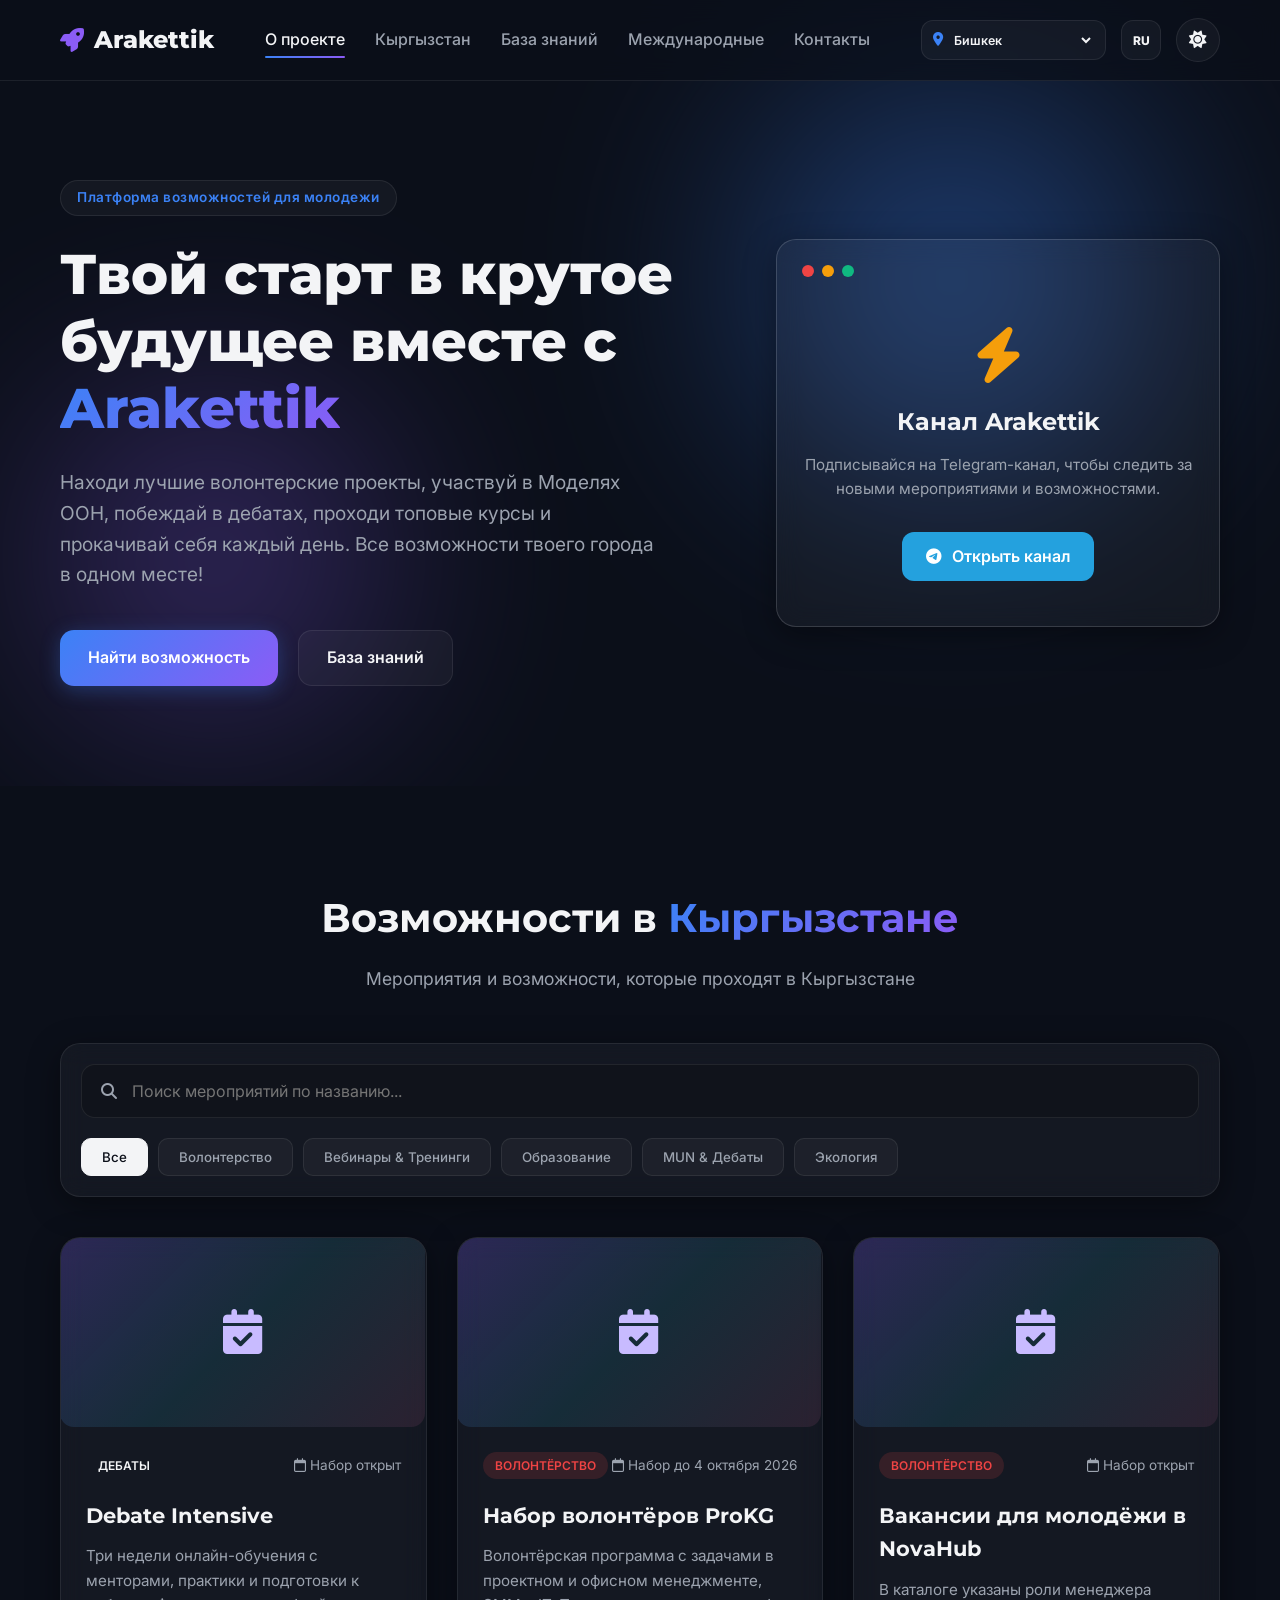
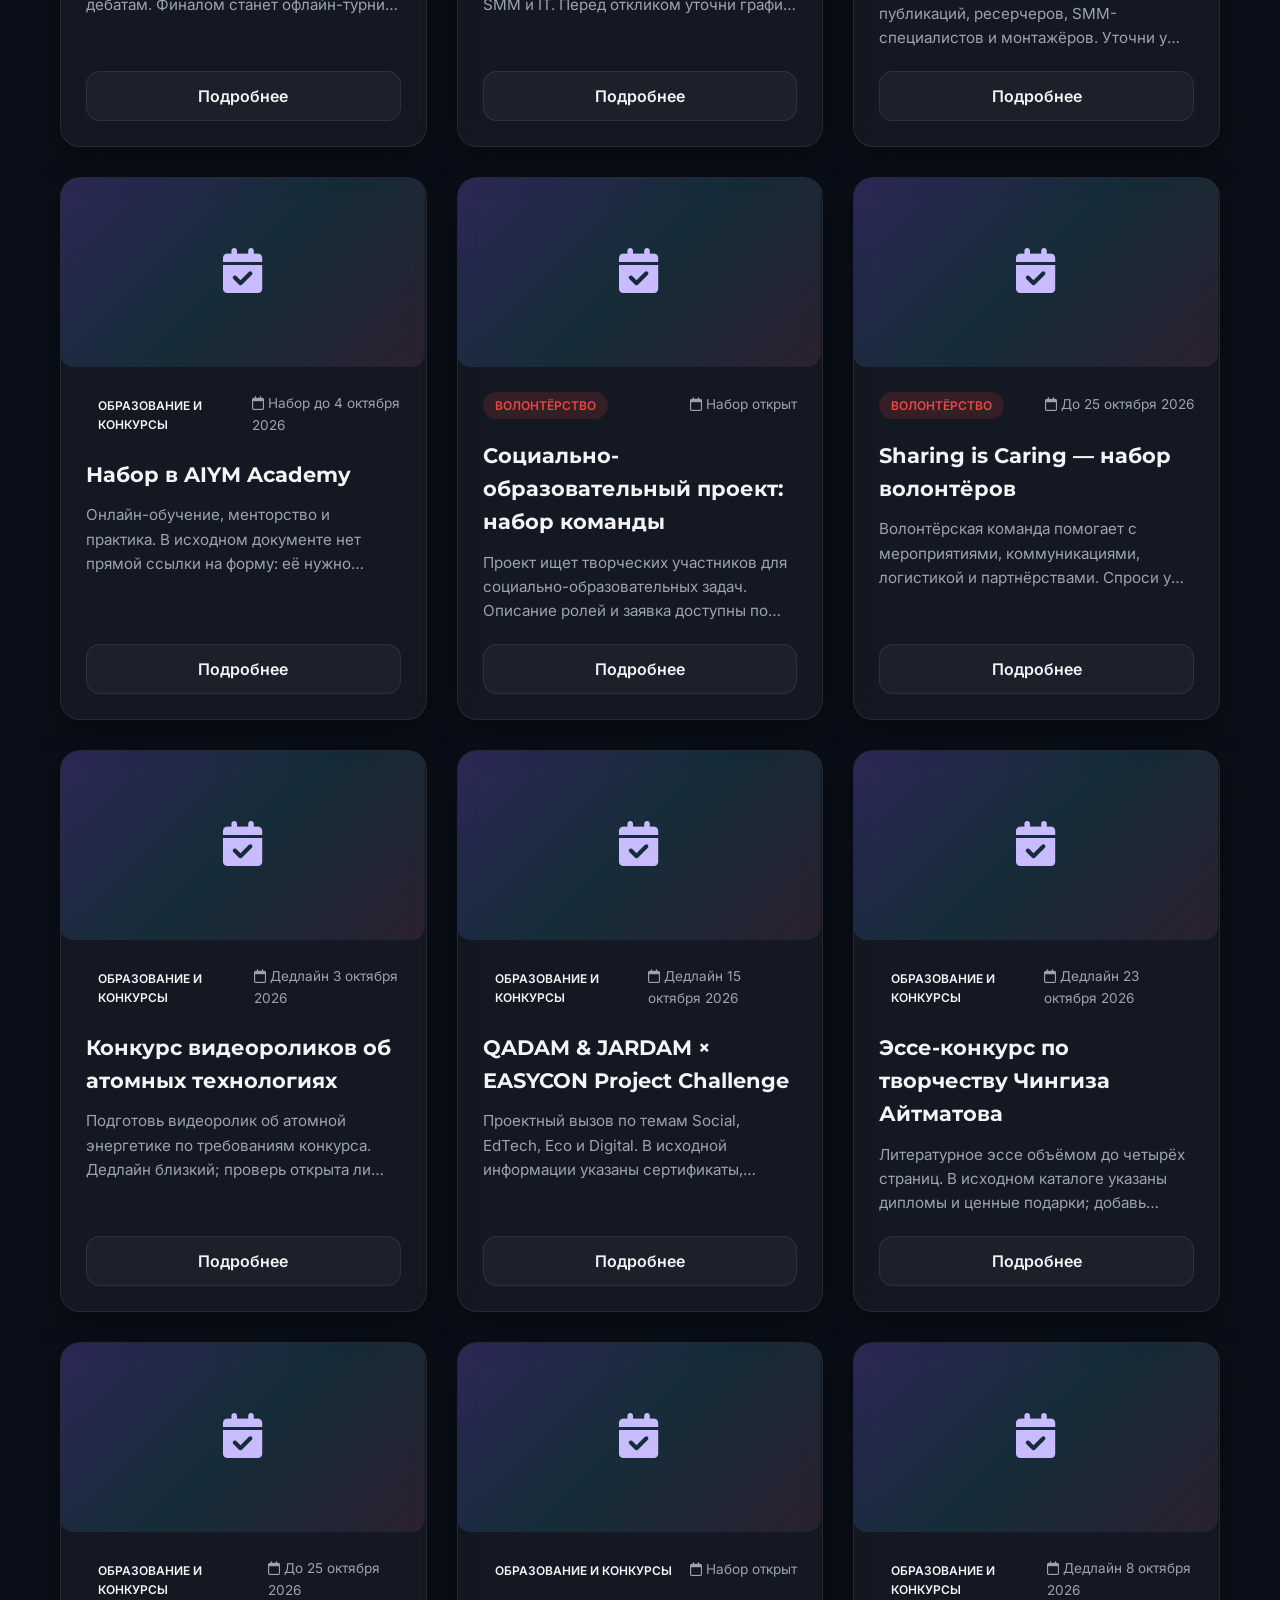
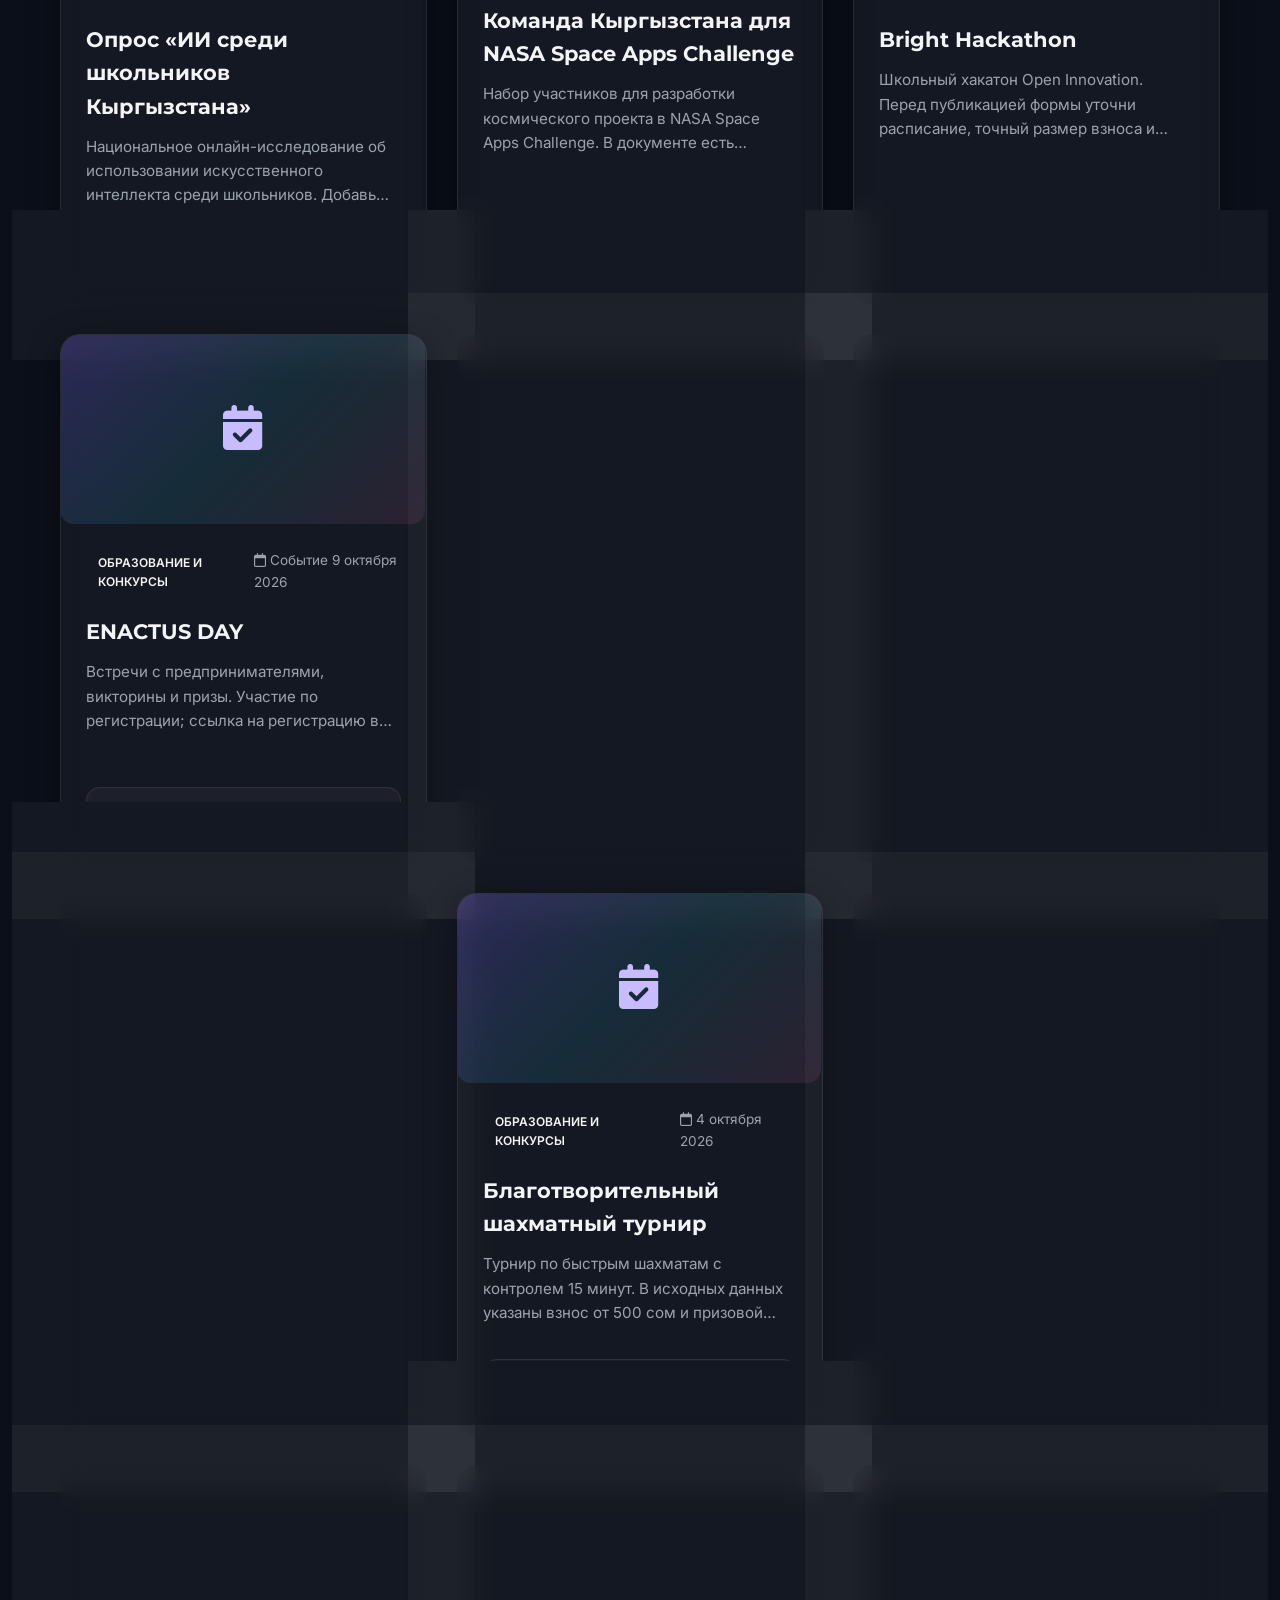
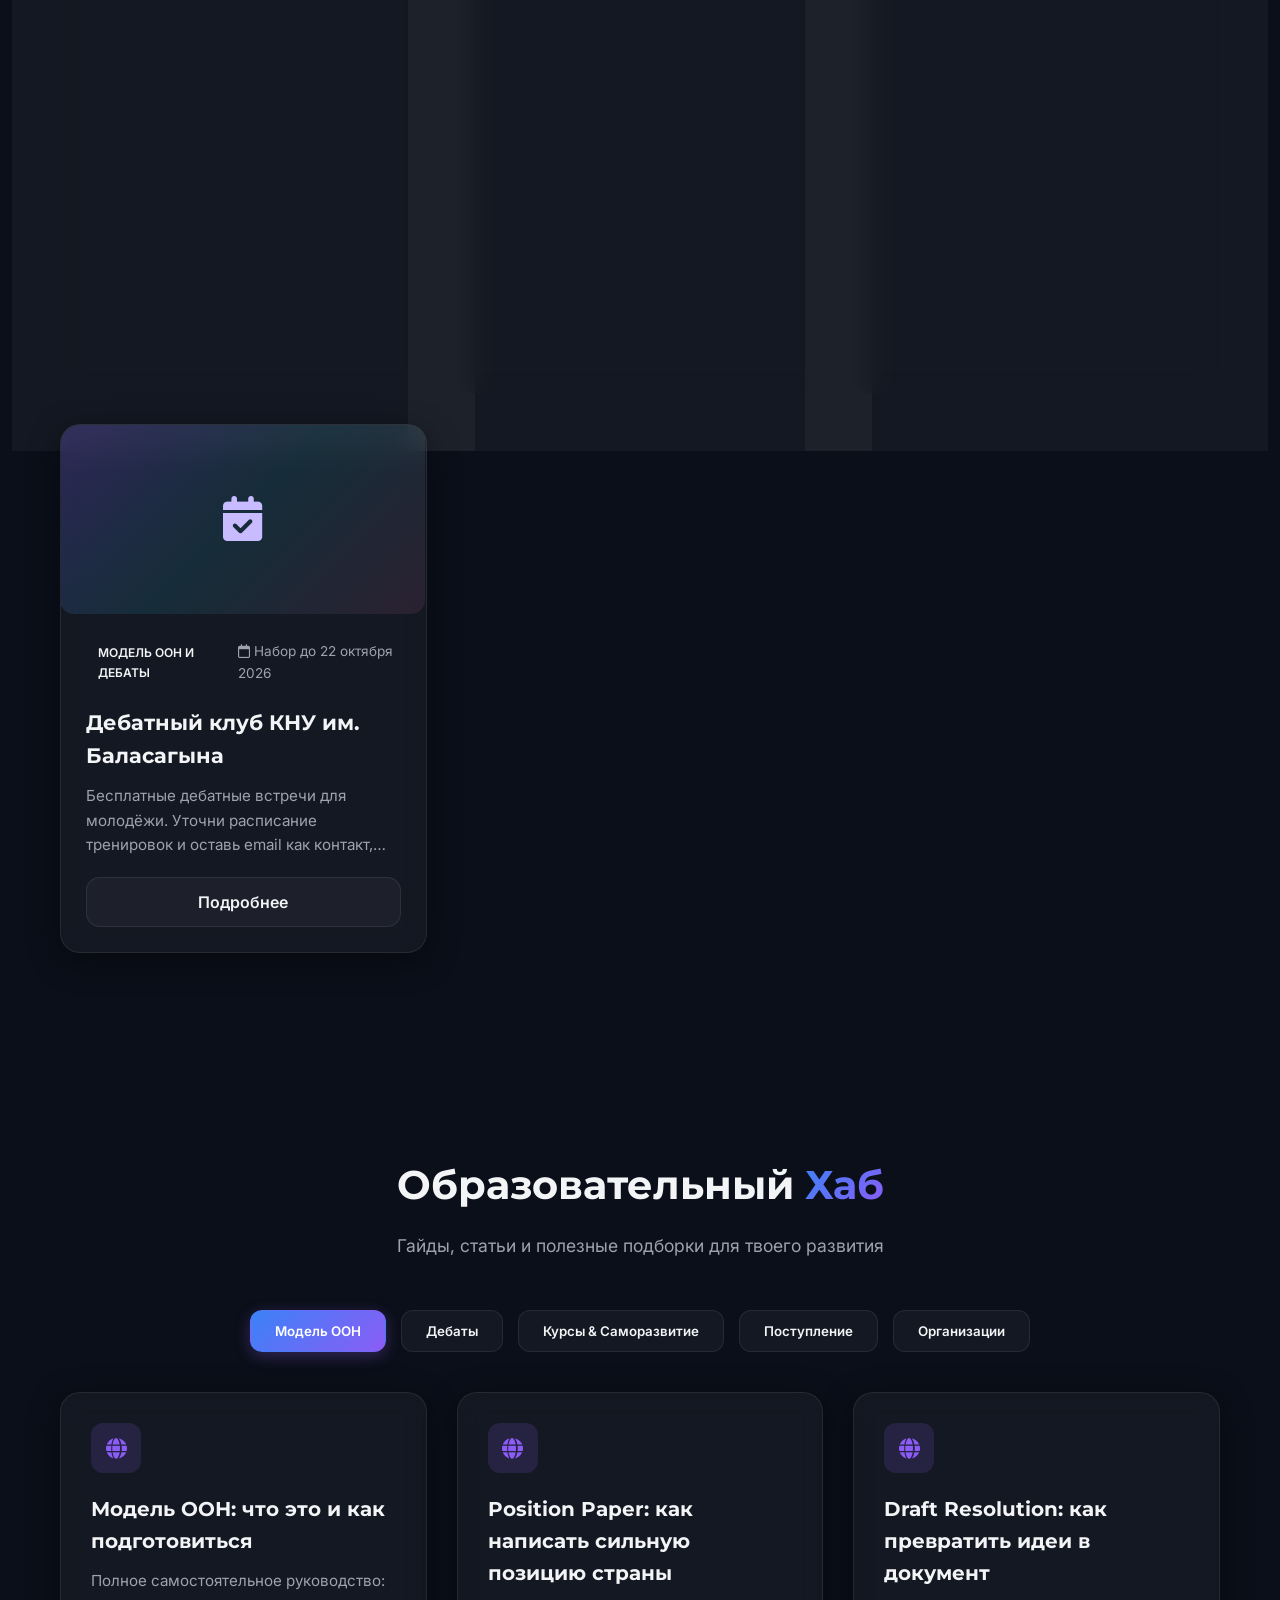
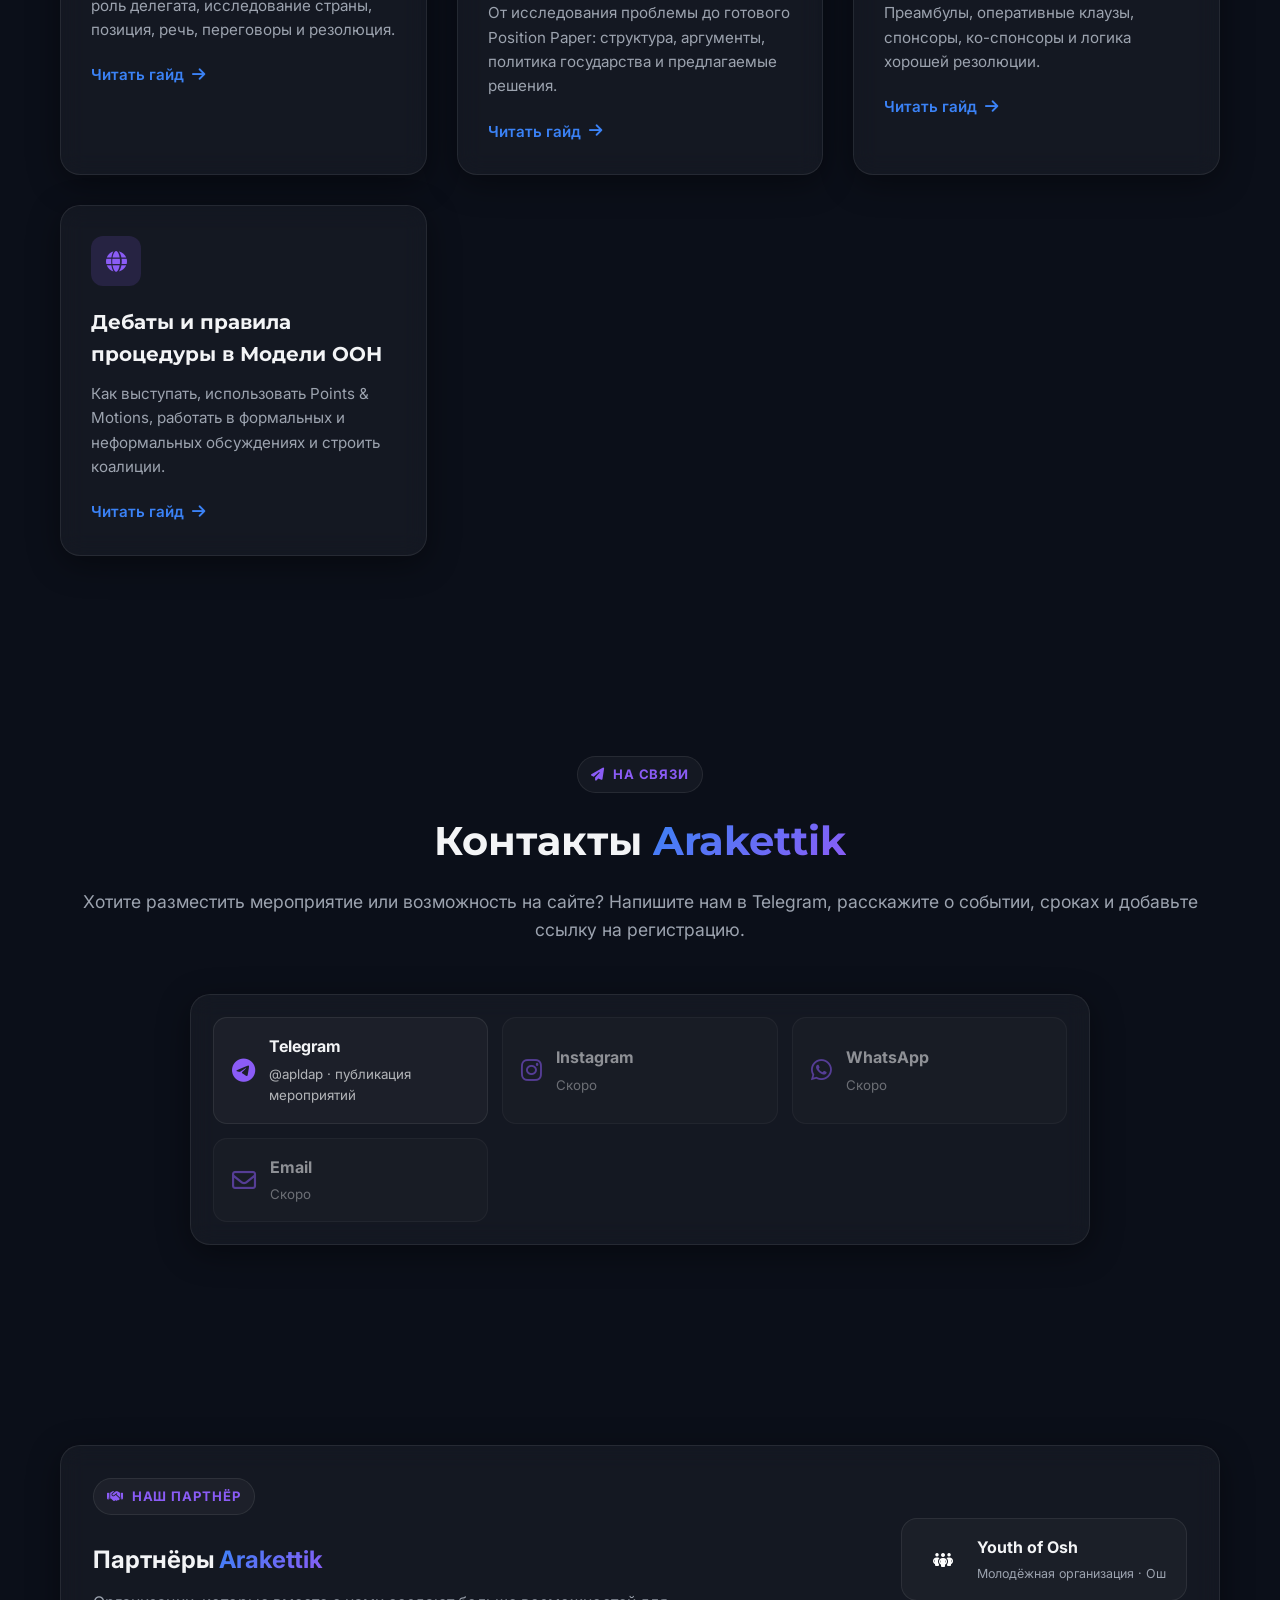
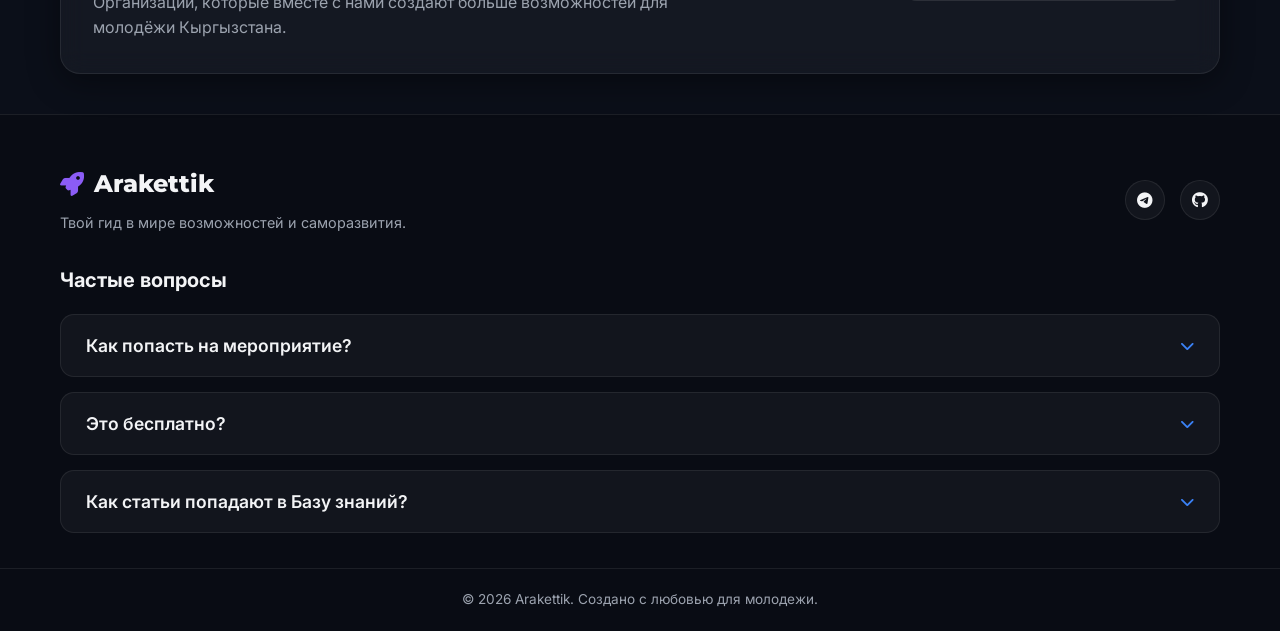
==== commit 74854df3: "Add files via upload" ====
--- a/index.html
+++ b/index.html
@@ -1,398 +1,280 @@
-<!DOCTYPE html>
-<html lang="ru" data-theme="dark">
-<head>
-    <meta charset="UTF-8">
-    <meta name="viewport" content="width=device-width, initial-scale=1.0">
-    <title>Arakettik — Платформа возможностей</title>
-    <link rel="stylesheet" href="style.css">
-    <link rel="stylesheet" href="https://cdnjs.cloudflare.com/ajax/libs/font-awesome/6.4.0/css/all.min.css">
-    <link rel="preconnect" href="https://fonts.googleapis.com">
-    <link rel="preconnect" href="https://fonts.gstatic.com" crossorigin>
-    <link href="https://fonts.googleapis.com/css2?family=Inter:wght@400;500;600&family=Montserrat:wght@700;800&display=swap" rel="stylesheet">
-</head>
-<body>
-
-    <header class="header">
-        <div class="container header-container">
-            <a href="#" class="logo">
-                <i class="fa-solid fa-rocket logo-icon"></i>
-                <span>Arakettik</span>
-            </a>
-            
-            <nav class="nav-menu" id="navMenu">
-                <a href="#about" class="nav-link active"><span data-i18n="about">Главная</span></a>
-                <a href="#events" class="nav-link"><span data-i18n="events">Ивенты</span></a>
-                <a href="#organizations" class="nav-link"><span data-i18n="organizations">Организации</span></a>
-                <a href="#hub" class="nav-link"><span data-i18n="knowledge">База знаний</span></a>
-                <a href="opportunities.html" class="nav-link nav-opportunities-link"><span class="nav-opportunities-short" data-i18n="opportunitiesShort">Возмож.</span><span class="nav-opportunities-full" data-i18n="opportunities">Возможности</span></a>
-                <a href="#suggest" class="nav-link"><span data-i18n="organizers">Организаторам</span></a>
-            </nav>
-
-            <div class="header-controls">
-                <div class="header-city-picker" title="Город влияет на ивенты и организации">
-                    <i class="fa-solid fa-location-dot"></i>
-                    <select id="citySelect" aria-label="Выбрать город">
-                        <option value="bishkek">Бишкек</option>
-                        <option value="chuy">Чуйская область</option>
-                        <option value="osh">Ош и Ошская область</option>
-                        <option value="jalal-abad">Джалал-Абадская область</option>
-                        <option value="issyk-kul">Иссык-Кульская область</option>
-                        <option value="naryn">Нарынская область</option>
-                        <option value="talas">Таласская область</option>
-                        <option value="batken">Баткенская область</option>
-                    </select>
-                </div>
-                <button id="languageToggle" class="language-btn" aria-label="Переключить язык" title="Русский / Кыргызча / English">RU</button>
-                <button id="themeToggle" class="theme-btn" aria-label="Переключить тему">
-                    <i class="fa-solid fa-moon"></i>
-                </button>
-                <button id="menuToggle" class="menu-btn" aria-label="Открыть меню">
-                    <i class="fa-solid fa-bars"></i>
-                </button>
-            </div>
-        </div>
-    </header>
-
-    <section class="hero-section" id="about">
-        <div class="glow-sphere sphere-1"></div>
-        <div class="glow-sphere sphere-2"></div>
-        
-        <div class="container hero-container">
-            <div class="hero-content">
-                <span class="badge"><span data-i18n="heroBadge">Платформа возможностей для молодежи</span></span>
-                <h1><span data-i18n="heroTitle">Твой старт в крутое будущее вместе с <span class="gradient-text">Arakettik</span></span></h1>
-                <p><span data-i18n="heroText">Находи лучшие волонтерские проекты, участвуй в Моделях ООН, побеждай в дебатах, проходи топовые курсы и прокачивай себя каждый день. Все возможности твоего города в одном месте!</span></p>
-                <div class="hero-btns">
-                    <a href="#events" class="btn btn-primary"><span data-i18n="findEvent">Найти ивент</span></a>
-                    <a href="#hub" class="btn btn-secondary" data-i18n="knowledge">База знаний</a>
-                </div>
-            </div>
-            <div class="hero-image-container">
-                <div class="glass-card hero-mockup">
-                    <div class="mockup-header">
-                        <span class="dot red"></span>
-                        <span class="dot yellow"></span>
-                        <span class="dot green"></span>
-                    </div>
-                    <div class="mockup-body">
-                        <i class="fa-solid fa-bolt mockup-icon"></i>
-                        <h3>Бот @arakettik_bot</h3>
-                        <p>Уже запущен в Telegram! Получай мгновенные уведомления о новых событиях прямо в свой смартфон.</p>
-                        <a href="https://t.me/arakettik_bot" target="_blank" class="bot-link"><i class="fa-brands fa-telegram"></i> Запустить бота</a>
-                    </div>
-                </div>
-            </div>
-        </div>
-    </section>
-
-    <section class="section events-section" id="events">
-        <div class="container">
-            <div class="section-header">
-                <h2><span data-i18n="eventsTitle">Актуальные <span class="gradient-text">Ивенты</span></span></h2>
-                <p><span data-i18n="eventsSubtitle">Выбирай интересные направления и подавай заявки прямо сейчас</span></p>
-            </div>
-
-            <div class="filter-wrapper glass-card">
-                <div class="search-box">
-                    <i class="fa-solid fa-magnifying-glass search-icon"></i>
-                    <input type="text" id="searchInput" data-i18n-placeholder="eventSearch" placeholder="Поиск мероприятий по названию...">
-                </div>
-               <div class="filter-buttons">
-
-    <button class="filter-btn active" data-filter="all">
-        <span data-i18n="all">Все</span>
-    </button>
-
-    <button class="filter-btn" data-filter="volunteering">
-        <span data-i18n="volunteering">Волонтерство</span>
-    </button>
-
-    <button class="filter-btn" data-filter="webinars">
-        <span data-i18n="webinars">Тренинги</span>
-    </button>
-
-    <button class="filter-btn" data-filter="education">
-                        <span data-i18n="education">Образование</span>
-    </button>
-
-    <button class="filter-btn" data-filter="mun">
-                        <span data-i18n="munDebates">MUN & Дебаты</span>
-    </button>
-
-    <button class="filter-btn" data-filter="eco">
-        <span data-i18n="ecology">Экология</span>
-    </button>
-
-</div>
-            </div>
-
-            <div class="events-grid" id="eventsGrid">
-                </div>
-        </div>
-    </section>
-
-
-    <!-- =====================================================================
-         ОРГАНИЗАЦИИ: ПОИСК ПО РЕГИОНАМ И КАРТОЧКИ ОРГАНИЗАЦИЙ
-         ===================================================================== -->
-    <section class="section organizations-section" id="organizations">
-        <div class="container">
-            <div class="section-header">
-                <span class="section-eyebrow"><i class="fa-solid fa-building-columns"></i> База организаций</span>
-                <h2><span data-i18n="orgTitle">Организации <span class="gradient-text">рядом с тобой</span></span></h2>
-                <p><span data-i18n="orgSubtitle">Находи молодежные, волонтерские, образовательные и экологические организации по регионам Кыргызстана.</span></p>
-            </div>
-
-            <div class="organizations-toolbar glass-card">
-                <div class="organization-search search-box">
-                    <i class="fa-solid fa-magnifying-glass search-icon"></i>
-                    <input type="text" id="organizationSearch" data-i18n-placeholder="orgSearch" placeholder="Поиск организации или направления..." autocomplete="off">
-                </div>
-                <div class="organization-current-city">
-                    <i class="fa-solid fa-location-dot"></i>
-                    <span data-i18n="showingOrganizations">Показываем организации для <strong id="organizationCityLabel">Бишкека</strong></span>
-                </div>
-            </div>
-
-            <div class="organization-results-meta">
-                <span id="organizationCount">0 организаций</span>
-                <span data-i18n="cityHint">Город выбирается в шапке сайта и влияет только на ивенты и организации.</span>
-            </div>
-
-            <div class="organizations-grid" id="organizationsGrid"></div>
-        </div>
-    </section>
-
-    <section class="section hub-section" id="hub">
-        <div class="container">
-            <div class="section-header">
-                <h2><span data-i18n="hubTitle">Образовательный <span class="gradient-text">Хаб</span></span></h2>
-                <p><span data-i18n="hubSubtitle">Гайды, статьи и полезные подборки для твоего развития</span></p>
-            </div>
-
-            <div class="hub-tabs">
-                <button class="hub-tab-btn active" data-tab="mun">Модель ООН</button>
-                <button class="hub-tab-btn" data-tab="debates">Дебаты</button>
-                <button class="hub-tab-btn" data-tab="courses">Курсы & Саморазвитие</button>
-            </div>
-
-            <div class="hub-content" id="hubContent">
-                </div>
-        </div>
-    </section>
-
-    <section class="section suggest-section" id="suggest">
-        <div class="container suggest-container">
-            <div class="suggest-info">
-                <h2>Вы организатор <span class="gradient-text">мероприятия?</span></h2>
-                <p>Добавьте своё мероприятие или организацию. После проверки модератором одобренная заявка автоматически появится на Arakettik.</p>
-                <ul class="benefits-list">
-                    <li><i class="fa-solid fa-check text-green"></i> Бесплатная публикация после модерации</li>
-                    <li><i class="fa-solid fa-image text-purple"></i> Можно добавить фотографию или афишу</li>
-                    <li><i class="fa-solid fa-bolt text-blue"></i> Одобренные заявки публикуются автоматически</li>
-                </ul>
-            </div>
-
-            <div class="glass-card form-card">
-                <h3>Подать заявку</h3>
-
-                <div class="submission-type-switch" role="tablist" aria-label="Тип заявки">
-                    <button type="button" class="submission-type-btn active" data-submission-type="event">Мероприятие</button>
-                    <button type="button" class="submission-type-btn" data-submission-type="organization">Организация</button>
-                </div>
-
-                <form id="suggestForm">
-                    <input type="text" id="website" class="honeypot-field" tabindex="-1" autocomplete="off" aria-hidden="true">
-                    <input type="hidden" id="submissionType" value="event">
-
-                    <div class="form-group event-only-field">
-                        <label for="eventTitle">Название мероприятия</label>
-                        <input type="text" id="eventTitle" placeholder="Например: Молодёжный форум 2026">
-                    </div>
-
-                    <div class="form-group organization-only-field hidden">
-                        <label for="organizationName">Название организации</label>
-                        <input type="text" id="organizationName" placeholder="Например: Молодёжный центр Ош">
-                    </div>
-
-                    <div class="form-group event-only-field">
-                        <label for="eventOrganizer">Организатор</label>
-                        <input type="text" id="eventOrganizer" placeholder="Название организации или имя организатора">
-                    </div>
-
-                    <div class="form-group organization-only-field hidden">
-                        <label for="organizationActivity">Направления деятельности</label>
-                        <input type="text" id="organizationActivity" placeholder="Волонтёрство, образование, экология...">
-                    </div>
-
-                    <div class="form-group">
-                        <label for="submissionCity">Город / область</label>
-                        <select id="submissionCity">
-                            <option value="bishkek">Бишкек</option>
-                            <option value="chuy">Чуйская область</option>
-                            <option value="osh">Ош и Ошская область</option>
-                            <option value="jalal-abad">Джалал-Абадская область</option>
-                            <option value="issyk-kul">Иссык-Кульская область</option>
-                            <option value="naryn">Нарынская область</option>
-                            <option value="talas">Таласская область</option>
-                            <option value="batken">Баткенская область</option>
-                        </select>
-                    </div>
-
-                    <div class="form-group event-only-field">
-                        <label for="eventCat">Категория</label>
-                        <select id="eventCat">
-                            <option value="volunteering">Волонтерство</option>
-                            <option value="webinars">Вебинары & Тренинги</option>
-                            <option value="eco">Экология</option>
-                        </select>
-                    </div>
-
-                    <div class="form-row event-only-field">
-                        <div class="form-group">
-                            <label for="eventDate">Дата</label>
-                            <input type="date" id="eventDate">
-                        </div>
-                        <div class="form-group">
-                            <label for="eventTime">Время</label>
-                            <input type="time" id="eventTime">
-                        </div>
-                    </div>
-
-                    <div class="form-group event-only-field">
-                        <label for="eventLocation">Место проведения</label>
-                        <input type="text" id="eventLocation" placeholder="Например: American Corner, Бишкек">
-                    </div>
-
-                    <div class="form-group organization-only-field hidden">
-                        <label for="organizationAddress">Адрес</label>
-                        <input type="text" id="organizationAddress" placeholder="Улица, номер здания, город">
-                    </div>
-
-                    <div class="form-group">
-                        <label for="eventDesc" id="descriptionLabel">Описание мероприятия</label>
-                        <textarea id="eventDesc" rows="5" placeholder="Расскажите участникам, что будет происходить, для кого мероприятие и почему стоит прийти..."></textarea>
-                    </div>
-
-                    <div class="form-group organization-only-field hidden">
-                        <label for="organizationHistory">История организации <span class="optional-label">необязательно</span></label>
-                        <textarea id="organizationHistory" rows="4" placeholder="Когда появилась организация, чем занималась, какие проекты реализовала..."></textarea>
-                    </div>
-
-                    <div class="form-group event-only-field">
-                        <label for="registrationLink">Ссылка на регистрацию</label>
-                        <input type="url" id="registrationLink" placeholder="https://...">
-                    </div>
-
-                    <div class="form-group organization-only-field hidden">
-                        <label for="organizationWebsite">Сайт <span class="optional-label">необязательно</span></label>
-                        <input type="url" id="organizationWebsite" placeholder="https://...">
-                    </div>
-
-                    <div class="form-group">
-                        <label for="contactPhone">Номер телефона</label>
-                        <input type="tel" id="contactPhone" placeholder="+996 700 123 456">
-                    </div>
-
-                    <div class="form-group">
-                        <label for="socialLink">Социальная сеть <span class="optional-label">необязательно</span></label>
-                        <input type="url" id="socialLink" placeholder="Instagram / Telegram / Facebook...">
-                    </div>
-
-                    <div class="form-group">
-                        <label for="submissionImage">Фотография / афиша <span class="optional-label">необязательно для организации</span></label>
-                        <input type="file" id="submissionImage" accept="image/png,image/jpeg,image/webp">
-                        <small class="form-help">Для быстрой загрузки лучше использовать JPG/PNG до 5 МБ.</small>
-                        <div id="imagePreview" class="submission-image-preview hidden"></div>
-                    </div>
-
-                    <button type="submit" class="btn btn-primary btn-block">Отправить на модерацию</button>
-                </form>
-
-                <div id="formSuccess" class="form-success-msg hidden">
-                    <i class="fa-solid fa-circle-check"></i>
-                    <p>Заявка отправлена на модерацию. После одобрения она автоматически появится на сайте.</p>
-                </div>
-            </div>
-        </div>
-    </section>
-
-    <section class="section partners-section" aria-labelledby="partnersTitle">
-        <div class="container">
-            <div class="partners-card glass-card">
-                <div>
-                    <span class="section-eyebrow"><i class="fa-solid fa-handshake"></i> Наш партнёр</span>
-                    <h2 id="partnersTitle">Партнёры <span class="gradient-text">Arakettik</span></h2>
-                    <p>Организации, которые вместе с нами создают больше возможностей для молодёжи Кыргызстана.</p>
-                </div>
-                <div class="partner-logo-card">
-                    <i class="fa-solid fa-people-group"></i>
-                    <div><strong>Youth of Osh</strong><span>Молодёжная организация · Ош</span></div>
-                </div>
-            </div>
-        </div>
-    </section>
-
-    <footer class="footer">
-        <div class="container footer-container">
-            <div class="footer-brand">
-                <a href="#" class="logo">
-                    <i class="fa-solid fa-rocket logo-icon"></i>
-                    <span>Arakettik</span>
-                </a>
-                <p>Твой гид в мире возможностей и саморазвития.</p>
-            </div>
-            <div class="footer-socials">
-                <a href="https://t.me/" target="_blank" aria-label="Telegram"><i class="fa-brands fa-telegram"></i></a>
-                <a href="https://instagram.com" target="_blank" aria-label="Instagram"><i class="fa-brands fa-instagram"></i></a>
-                <a href="https://github.com" target="_blank" aria-label="GitHub"><i class="fa-brands fa-github"></i></a>
-            </div>
-        </div>
-        <div class="container footer-faq">
-            <h2>Частые вопросы</h2>
-            <div class="faq-accordion footer-faq-accordion">
-                <div class="faq-item">
-                    <button class="faq-question" type="button"><span>Как попасть на мероприятие?</span><i class="fa-solid fa-chevron-down faq-icon"></i></button>
-                    <div class="faq-answer"><p>Выберите ивент в ленте, откройте «Подробнее» и перейдите по ссылке регистрации. В Telegram-боте можно настроить уведомления по интересным категориям.</p></div>
-                </div>
-                <div class="faq-item">
-                    <button class="faq-question" type="button"><span>Это бесплатно?</span><i class="fa-solid fa-chevron-down faq-icon"></i></button>
-                    <div class="faq-answer"><p>Да, использование Arakettik, поиск возможностей и публикации для организаторов полностью бесплатны.</p></div>
-                </div>
-                <div class="faq-item">
-                    <button class="faq-question" type="button"><span>Как статьи попадают в Базу знаний?</span><i class="fa-solid fa-chevron-down faq-icon"></i></button>
-                    <div class="faq-answer"><p>Материалы готовят эксперты, дебатные лиги и координаторы Моделей ООН. Полезный материал можно предложить через форму для организаторов.</p></div>
-                </div>
-            </div>
-        </div>
-        <div class="footer-bottom">
-            <p>&copy; 2026 Arakettik. Создано с любовью для молодежи.</p>
-        </div>
-    </footer>
-
-
-    <!-- =====================================================================
-         МОДАЛЬНОЕ ОКНО ОРГАНИЗАЦИИ
-         ===================================================================== -->
-    <div id="organizationModal" class="modal hidden">
-        <div class="modal-content glass-card organization-modal-content">
-            <button id="organizationModalClose" class="modal-close-btn" aria-label="Закрыть">
-                <i class="fa-solid fa-xmark"></i>
-            </button>
-            <div id="organizationModalBody" class="modal-body organization-modal-body"></div>
-        </div>
-    </div>
-
-    <div id="articleModal" class="modal hidden">
-        <div class="modal-content glass-card">
-            <button id="modalClose" class="modal-close-btn" aria-label="Закрыть">
-                <i class="fa-solid fa-xmark"></i>
-            </button>
-            <div id="modalBody" class="modal-body">
-                </div>
-        </div>
-    </div>
-
-    <script src="script.js"></script>
-</body>
-</html>
+<!DOCTYPE html>
+<html lang="ru" data-theme="dark">
+<head>
+    <meta charset="UTF-8">
+    <meta name="viewport" content="width=device-width, initial-scale=1.0">
+    <title>Arakettik — Платформа возможностей</title>
+    <link rel="stylesheet" href="style.css">
+    <link rel="stylesheet" href="https://cdnjs.cloudflare.com/ajax/libs/font-awesome/6.4.0/css/all.min.css">
+    <link rel="preconnect" href="https://fonts.googleapis.com">
+    <link rel="preconnect" href="https://fonts.gstatic.com" crossorigin>
+    <link href="https://fonts.googleapis.com/css2?family=Inter:wght@400;500;600&family=Montserrat:wght@700;800&display=swap" rel="stylesheet">
+</head>
+<body>
+
+    <header class="header">
+        <div class="container header-container">
+            <a href="#" class="logo">
+                <i class="fa-solid fa-rocket logo-icon"></i>
+                <span>Arakettik</span>
+            </a>
+            
+            <nav class="nav-menu" id="navMenu">
+                <a href="#about" class="nav-link active"><span data-i18n="about">О проекте</span></a>
+                <a href="#events" class="nav-link"><span data-i18n="events">Кыргызстан</span></a>
+                <a href="#hub" class="nav-link"><span data-i18n="knowledge">База знаний</span></a>
+                <a href="opportunities.html" class="nav-link nav-opportunities-link"><span class="nav-opportunities-short" data-i18n="opportunitiesShort">Международные</span><span class="nav-opportunities-full" data-i18n="opportunities">Международные</span></a>
+                <a href="#suggest" class="nav-link"><span data-i18n="organizers">Контакты</span></a>
+            </nav>
+
+            <div class="header-controls">
+                <div class="header-city-picker" title="Город влияет на ивенты и организации">
+                    <i class="fa-solid fa-location-dot"></i>
+                    <select id="citySelect" aria-label="Выбрать город">
+                        <option value="bishkek">Бишкек</option>
+                        <option value="chuy">Чуйская область</option>
+                        <option value="osh">Ош и Ошская область</option>
+                        <option value="jalal-abad">Джалал-Абадская область</option>
+                        <option value="issyk-kul">Иссык-Кульская область</option>
+                        <option value="naryn">Нарынская область</option>
+                        <option value="talas">Таласская область</option>
+                        <option value="batken">Баткенская область</option>
+                    </select>
+                </div>
+                <button id="languageToggle" class="language-btn" aria-label="Переключить язык" title="Русский / Кыргызча / English">RU</button>
+                <button id="themeToggle" class="theme-btn" aria-label="Переключить тему">
+                    <i class="fa-solid fa-moon"></i>
+                </button>
+                <button id="menuToggle" class="menu-btn" aria-label="Открыть меню">
+                    <i class="fa-solid fa-bars"></i>
+                </button>
+            </div>
+        </div>
+    </header>
+
+    <section class="hero-section" id="about">
+        <div class="glow-sphere sphere-1"></div>
+        <div class="glow-sphere sphere-2"></div>
+        
+        <div class="container hero-container">
+            <div class="hero-content">
+                <span class="badge"><span data-i18n="heroBadge">Платформа возможностей для молодежи</span></span>
+                <h1><span data-i18n="heroTitle">Твой старт в крутое будущее вместе с <span class="gradient-text">Arakettik</span></span></h1>
+                <p><span data-i18n="heroText">Находи лучшие волонтерские проекты, участвуй в Моделях ООН, побеждай в дебатах, проходи топовые курсы и прокачивай себя каждый день. Все возможности твоего города в одном месте!</span></p>
+                <div class="hero-btns">
+                    <a href="#events" class="btn btn-primary"><span data-i18n="findEvent">Найти ивент</span></a>
+                    <a href="#hub" class="btn btn-secondary" data-i18n="knowledge">База знаний</a>
+                </div>
+            </div>
+            <div class="hero-image-container">
+                <div class="glass-card hero-mockup">
+                    <div class="mockup-header">
+                        <span class="dot red"></span>
+                        <span class="dot yellow"></span>
+                        <span class="dot green"></span>
+                    </div>
+                    <div class="mockup-body">
+                        <i class="fa-solid fa-bolt mockup-icon"></i>
+                        <h3>Канал Arakettik</h3>
+                        <p>Подписывайся на Telegram-канал, чтобы следить за новыми мероприятиями и возможностями.</p>
+                        <a href="https://t.me/ARAKETTIK" target="_blank" rel="noopener noreferrer" class="bot-link"><i class="fa-brands fa-telegram"></i> Открыть канал</a>
+                    </div>
+                </div>
+            </div>
+        </div>
+    </section>
+
+    <section class="section events-section" id="events">
+        <div class="container">
+            <div class="section-header">
+                <h2><span data-i18n="eventsTitle">Возможности в <span class="gradient-text">Кыргызстане</span></span></h2>
+                <p><span data-i18n="eventsSubtitle">Все мероприятия и возможности, которые проходят в Кыргызстане</span></p>
+            </div>
+
+            <div class="filter-wrapper glass-card">
+                <div class="search-box">
+                    <i class="fa-solid fa-magnifying-glass search-icon"></i>
+                    <input type="text" id="searchInput" data-i18n-placeholder="eventSearch" placeholder="Поиск мероприятий по названию...">
+                </div>
+               <div class="filter-buttons">
+
+    <button class="filter-btn active" data-filter="all">
+        <span data-i18n="all">Все</span>
+    </button>
+
+    <button class="filter-btn" data-filter="volunteering">
+        <span data-i18n="volunteering">Волонтерство</span>
+    </button>
+
+    <button class="filter-btn" data-filter="webinars">
+        <span data-i18n="webinars">Тренинги</span>
+    </button>
+
+    <button class="filter-btn" data-filter="education">
+                        <span data-i18n="education">Образование</span>
+    </button>
+
+    <button class="filter-btn" data-filter="mun">
+                        <span data-i18n="munDebates">MUN & Дебаты</span>
+    </button>
+
+    <button class="filter-btn" data-filter="eco">
+        <span data-i18n="ecology">Экология</span>
+    </button>
+
+</div>
+            </div>
+
+            <div class="events-grid" id="eventsGrid">
+                </div>
+        </div>
+    </section>
+
+
+    <!-- =====================================================================
+         ОРГАНИЗАЦИИ: ПОИСК ПО РЕГИОНАМ И КАРТОЧКИ ОРГАНИЗАЦИЙ
+         ===================================================================== -->
+    <section class="section organizations-section" id="organizations">
+        <div class="container">
+            <div class="section-header">
+                <span class="section-eyebrow"><i class="fa-solid fa-building-columns"></i> База организаций</span>
+                <h2><span data-i18n="orgTitle">Организации <span class="gradient-text">рядом с тобой</span></span></h2>
+                <p><span data-i18n="orgSubtitle">Находи молодежные, волонтерские, образовательные и экологические организации по регионам Кыргызстана.</span></p>
+            </div>
+
+            <div class="organizations-toolbar glass-card">
+                <div class="organization-search search-box">
+                    <i class="fa-solid fa-magnifying-glass search-icon"></i>
+                    <input type="text" id="organizationSearch" data-i18n-placeholder="orgSearch" placeholder="Поиск организации или направления..." autocomplete="off">
+                </div>
+                <div class="organization-current-city">
+                    <i class="fa-solid fa-location-dot"></i>
+                    <span data-i18n="showingOrganizations">Показываем организации для <strong id="organizationCityLabel">Бишкека</strong></span>
+                </div>
+            </div>
+
+            <div class="organization-results-meta">
+                <span id="organizationCount">0 организаций</span>
+                <span data-i18n="cityHint">Город выбирается в шапке сайта и влияет только на ивенты и организации.</span>
+            </div>
+
+            <div class="organizations-grid" id="organizationsGrid"></div>
+        </div>
+    </section>
+
+    <section class="section hub-section" id="hub">
+        <div class="container">
+            <div class="section-header">
+                <h2><span data-i18n="hubTitle">Образовательный <span class="gradient-text">Хаб</span></span></h2>
+                <p><span data-i18n="hubSubtitle">Гайды, статьи и полезные подборки для твоего развития</span></p>
+            </div>
+
+            <div class="hub-tabs">
+                <button class="hub-tab-btn active" data-tab="mun">Модель ООН</button>
+                <button class="hub-tab-btn" data-tab="debates">Дебаты</button>
+                <button class="hub-tab-btn" data-tab="courses">Курсы & Саморазвитие</button>
+                <button class="hub-tab-btn" data-tab="admissions">Поступление</button>
+                <button class="hub-tab-btn" data-tab="organizations">Организации</button>
+            </div>
+
+            <div class="hub-content" id="hubContent">
+                </div>
+        </div>
+    </section>
+
+    <section class="section suggest-section" id="suggest">
+        <div class="container">
+            <div class="section-header">
+                <span class="section-eyebrow"><i class="fa-solid fa-paper-plane"></i> На связи</span>
+                <h2>Контакты <span class="gradient-text">Arakettik</span></h2>
+                <p>Хотите разместить мероприятие или возможность на сайте? Напишите нам в Telegram, расскажите о событии, сроках и добавьте ссылку на регистрацию.</p>
+            </div>
+            <div class="glass-card contacts-card">
+                <a class="contact-link" href="https://t.me/apldap" target="_blank" rel="noopener noreferrer"><i class="fa-brands fa-telegram"></i><span><strong>Telegram</strong><small>@apldap · публикация мероприятий</small></span></a>
+                <div class="contact-link contact-link-muted"><i class="fa-brands fa-instagram"></i><span><strong>Instagram</strong><small>Скоро</small></span></div>
+                <div class="contact-link contact-link-muted"><i class="fa-brands fa-whatsapp"></i><span><strong>WhatsApp</strong><small>Скоро</small></span></div>
+                <div class="contact-link contact-link-muted"><i class="fa-regular fa-envelope"></i><span><strong>Email</strong><small>Скоро</small></span></div>
+            </div>
+        </div>
+    </section>
+
+    <section class="section partners-section" aria-labelledby="partnersTitle">
+        <div class="container">
+            <div class="partners-card glass-card">
+                <div>
+                    <span class="section-eyebrow"><i class="fa-solid fa-handshake"></i> Наш партнёр</span>
+                    <h2 id="partnersTitle">Партнёры <span class="gradient-text">Arakettik</span></h2>
+                    <p>Организации, которые вместе с нами создают больше возможностей для молодёжи Кыргызстана.</p>
+                </div>
+                <div class="partner-logo-card">
+                    <i class="fa-solid fa-people-group"></i>
+                    <div><strong>Youth of Osh</strong><span>Молодёжная организация · Ош</span></div>
+                </div>
+            </div>
+        </div>
+    </section>
+
+    <footer class="footer">
+        <div class="container footer-container">
+            <div class="footer-brand">
+                <a href="#" class="logo">
+                    <i class="fa-solid fa-rocket logo-icon"></i>
+                    <span>Arakettik</span>
+                </a>
+                <p>Твой гид в мире возможностей и саморазвития.</p>
+            </div>
+            <div class="footer-socials">
+                <a href="https://t.me/ARAKETTIK" target="_blank" rel="noopener noreferrer" aria-label="Telegram канал Arakettik"><i class="fa-brands fa-telegram"></i></a>
+                <a 
+                <a href="https://github.com" target="_blank" aria-label="GitHub"><i class="fa-brands fa-github"></i></a>
+            </div>
+        </div>
+        <div class="container footer-faq">
+            <h2>Частые вопросы</h2>
+            <div class="faq-accordion footer-faq-accordion">
+                <div class="faq-item">
+                    <button class="faq-question" type="button"><span>Как попасть на мероприятие?</span><i class="fa-solid fa-chevron-down faq-icon"></i></button>
+                    <div class="faq-answer"><p>Выберите ивент в ленте, откройте «Подробнее» и перейдите по ссылке регистрации. Подпишитесь на Telegram-канал Arakettik, чтобы следить за обновлениями.</p></div>
+                </div>
+                <div class="faq-item">
+                    <button class="faq-question" type="button"><span>Это бесплатно?</span><i class="fa-solid fa-chevron-down faq-icon"></i></button>
+                    <div class="faq-answer"><p>Да, использование Arakettik, поиск возможностей и публикации для организаторов полностью бесплатны.</p></div>
+                </div>
+                <div class="faq-item">
+                    <button class="faq-question" type="button"><span>Как статьи попадают в Базу знаний?</span><i class="fa-solid fa-chevron-down faq-icon"></i></button>
+                    <div class="faq-answer"><p>Материалы готовят эксперты, дебатные лиги и координаторы Моделей ООН. Полезный материал можно предложить через Telegram @apldap.</p></div>
+                </div>
+            </div>
+        </div>
+        <div class="footer-bottom">
+            <p>&copy; 2026 Arakettik. Создано с любовью для молодежи.</p>
+        </div>
+    </footer>
+
+
+    <!-- =====================================================================
+         МОДАЛЬНОЕ ОКНО ОРГАНИЗАЦИИ
+         ===================================================================== -->
+    <div id="organizationModal" class="modal hidden">
+        <div class="modal-content glass-card organization-modal-content">
+            <button id="organizationModalClose" class="modal-close-btn" aria-label="Закрыть">
+                <i class="fa-solid fa-xmark"></i>
+            </button>
+            <div id="organizationModalBody" class="modal-body organization-modal-body"></div>
+        </div>
+    </div>
+
+    <div id="articleModal" class="modal hidden">
+        <div class="modal-content glass-card">
+            <button id="modalClose" class="modal-close-btn" aria-label="Закрыть">
+                <i class="fa-solid fa-xmark"></i>
+            </button>
+            <div id="modalBody" class="modal-body">
+                </div>
+        </div>
+    </div>
+
+    <script src="catalog-data.js"></script>
+    <script src="script.js"></script>
+</body>
+</html>
--- a/style.css
+++ b/style.css
@@ -1,2251 +1,2251 @@
-/* ==========================================================================
-   1. ПЕРЕМЕННЫЕ И СБРОС СТИЛЕЙ (CSS VARIABLES & BASE STYLES)
-   ========================================================================== */
-
-/* Переменные для Темной темы (По умолчанию) */
-[data-theme="dark"] {
-    --bg-color: #0b0f19;
-    --text-color: #f3f4f6;
-    --text-muted: #9ca3af;
-    --glass-bg: rgba(255, 255, 255, 0.04);
-    --glass-border: rgba(255, 255, 255, 0.08);
-    --glass-shadow: rgba(0, 0, 0, 0.4);
-    --header-bg: rgba(11, 15, 25, 0.7);
-    --modal-bg: #111827;
-    
-    /* Цветовая палитра категорий */
-    --clr-primary: #3b82f6;     /* Синий - Вебинары */
-    --clr-purple: #8b5cf6;      /* Фиолетовый - Дебаты / ООН */
-    --clr-green: #10b981;       /* Зеленый - Экология */
-    --clr-red: #ef4444;         /* Красный - Волонтерство */
-    --clr-yellow: #f59e0b;      /* Желтый - Акценты */
-}
-
-/* Переменные для Светлой темы */
-[data-theme="light"] {
-    --bg-color: #f8fafc;
-    --text-color: #0f172a;
-    --text-muted: #64748b;
-    --glass-bg: rgba(255, 255, 255, 0.7);
-    --glass-border: rgba(15, 23, 42, 0.08);
-    --glass-shadow: rgba(15, 23, 42, 0.05);
-    --header-bg: rgba(248, 250, 252, 0.8);
-    --modal-bg: #ffffff;
-    
-    --clr-primary: #2563eb;
-    --clr-purple: #7c3aed;
-    --clr-green: #059669;
-    --clr-red: #dc2626;
-    --clr-yellow: #d97706;
-}
-
-/* Общий сброс дефолтных стилей браузера */
-* {
-    margin: 0;
-    padding: 0;
-    box-sizing: border-box;
-    scroll-behavior: smooth;
-}
-
-body {
-    font-family: 'Inter', sans-serif;
-    background-color: var(--bg-color);
-    color: var(--text-color);
-    overflow-x: hidden;
-    transition: background-color 0.4s ease, color 0.4s ease;
-    line-height: 1.6;
-}
-
-.container {
-    width: 100%;
-    max-width: 1200px;
-    margin: 0 auto;
-    padding: 0 20px;
-}
-
-/* Глобальные стили для секций */
-.section {
-    padding: 100px 0;
-}
-
-.section-header {
-    text-align: center;
-    margin-bottom: 50px;
-}
-
-.section-header h2 {
-    font-family: 'Montserrat', sans-serif;
-    font-size: 2.5rem;
-    margin-bottom: 15px;
-}
-
-.section-header p {
-    color: var(--text-muted);
-    font-size: 1.1rem;
-}
-
-/* Градиентный текст */
-.gradient-text {
-    background: linear-gradient(135deg, var(--clr-primary), var(--clr-purple));
-    -webkit-background-clip: text;
-    -webkit-text-fill-color: transparent;
-}
-
-/* Элементы цвета текста */
-.text-green { color: var(--clr-green); }
-.text-purple { color: var(--clr-purple); }
-.text-blue { color: var(--clr-primary); }
-
-/* ==========================================================================
-   2. СТИЛЬ GLASSMORPHISM (КОМПОНЕНТЫ)
-   ========================================================================== */
-.glass-card {
-    background: var(--glass-bg);
-    border: 1px solid var(--glass-border);
-    backdrop-filter: blur(12px);
-    -webkit-backdrop-filter: blur(12px);
-    border-radius: 20px;
-    box-shadow: 0 8px 32px 0 var(--glass-shadow);
-    transition: transform 0.3s ease, box-shadow 0.3s ease, border-color 0.3s ease;
-}
-
-/* ==========================================================================
-   3. НАВИГАЦИЯ (HEADER)
-   ========================================================================== */
-.header {
-    position: fixed;
-    top: 0;
-    left: 0;
-    width: 100%;
-    z-index: 1000;
-    background: var(--header-bg);
-    backdrop-filter: blur(12px);
-    -webkit-backdrop-filter: blur(12px);
-    border-bottom: 1px solid var(--glass-border);
-    transition: background-color 0.4s ease;
-}
-
-.header-container {
-    display: flex;
-    justify-content: space-between;
-    align-items: center;
-    height: 80px;
-}
-
-.logo {
-    display: flex;
-    align-items: center;
-    gap: 10px;
-    font-family: 'Montserrat', sans-serif;
-    font-size: 1.5rem;
-    font-weight: 800;
-    color: var(--text-color);
-    text-decoration: none;
-}
-
-.logo-icon {
-    color: var(--clr-purple);
-    animation: pulse 2s infinite alternate;
-}
-
-.nav-menu {
-    display: flex;
-    gap: 30px;
-}
-
-.nav-link {
-    color: var(--text-muted);
-    text-decoration: none;
-    font-weight: 500;
-    transition: color 0.3s ease;
-    position: relative;
-    padding: 5px 0;
-}
-
-.nav-link:hover, .nav-link.active {
-    color: var(--text-color);
-}
-
-.nav-link.active::after {
-    content: '';
-    position: absolute;
-    bottom: 0;
-    left: 0;
-    width: 100%;
-    height: 2px;
-    background: linear-gradient(90deg, var(--clr-primary), var(--clr-purple));
-    border-radius: 2px;
-}
-
-.header-controls {
-    display: flex;
-    align-items: center;
-    gap: 15px;
-}
-
-.theme-btn, .menu-btn {
-    background: var(--glass-bg);
-    border: 1px solid var(--glass-border);
-    color: var(--text-color);
-    width: 44px;
-    height: 44px;
-    border-radius: 50%;
-    cursor: pointer;
-    display: flex;
-    justify-content: center;
-    align-items: center;
-    font-size: 1.1rem;
-    transition: background 0.3s ease, transform 0.2s ease;
-}
-
-.theme-btn:hover, .menu-btn:hover {
-    background: var(--glass-border);
-    transform: scale(1.05);
-}
-
-.menu-btn {
-    display: none;
-}
-
-/* ==========================================================================
-   4. ГЛАВНЫЙ ЭКРАН (HERO SECTION)
-   ========================================================================== */
-.hero-section {
-    position: relative;
-    padding: 180px 0 100px 0;
-    overflow: hidden;
-}
-
-.hero-container {
-    display: grid;
-    grid-template-columns: 1.2fr 0.8fr;
-    gap: 50px;
-    align-items: center;
-}
-
-.glow-sphere {
-    position: absolute;
-    border-radius: 50%;
-    filter: blur(120px);
-    z-index: -1;
-    opacity: 0.4;
-}
-
-[data-theme="light"] .glow-sphere {
-    opacity: 0.15;
-}
-
-.sphere-1 {
-    top: 10%;
-    right: 10%;
-    width: 400px;
-    height: 400px;
-    background: var(--clr-primary);
-}
-
-.sphere-2 {
-    bottom: 10%;
-    left: 5%;
-    width: 300px;
-    height: 300px;
-    background: var(--clr-purple);
-}
-
-.badge {
-    display: inline-block;
-    padding: 6px 16px;
-    background: var(--glass-bg);
-    border: 1px solid var(--glass-border);
-    border-radius: 50px;
-    font-size: 0.85rem;
-    font-weight: 600;
-    letter-spacing: 0.5px;
-    margin-bottom: 25px;
-    color: var(--clr-primary);
-}
-
-.hero-content h1 {
-    font-family: 'Montserrat', sans-serif;
-    font-size: 3.5rem;
-    line-height: 1.2;
-    margin-bottom: 25px;
-    font-weight: 800;
-}
-
-.hero-content p {
-    font-size: 1.2rem;
-    color: var(--text-muted);
-    margin-bottom: 40px;
-    max-width: 600px;
-}
-
-.hero-btns {
-    display: flex;
-    gap: 20px;
-}
-
-.btn {
-    display: inline-flex;
-    align-items: center;
-    justify-content: center;
-    padding: 14px 28px;
-    border-radius: 14px;
-    font-weight: 600;
-    text-decoration: none;
-    transition: transform 0.2s cubic-bezier(0.175, 0.885, 0.32, 1.275), box-shadow 0.2s ease;
-    cursor: pointer;
-    font-size: 1rem;
-    font-family: inherit;
-}
-
-.btn:active {
-    transform: scale(0.98);
-}
-
-.btn-primary {
-    background: linear-gradient(135deg, var(--clr-primary), var(--clr-purple));
-    color: #ffffff;
-    border: none;
-    box-shadow: 0 4px 20px rgba(59, 130, 246, 0.3);
-}
-
-.btn-primary:hover {
-    transform: translateY(-3px);
-    box-shadow: 0 8px 25px rgba(59, 130, 246, 0.5);
-}
-
-.btn-secondary {
-    background: var(--glass-bg);
-    border: 1px solid var(--glass-border);
-    color: var(--text-color);
-}
-
-.btn-secondary:hover {
-    background: var(--glass-border);
-    transform: translateY(-3px);
-}
-
-.btn-block {
-    display: flex;
-    width: 100%;
-}
-
-.hero-mockup {
-    padding: 25px;
-    border-color: rgba(255, 255, 255, 0.15);
-}
-
-.mockup-header {
-    display: flex;
-    gap: 8px;
-    margin-bottom: 30px;
-}
-
-.dot {
-    width: 12px;
-    height: 12px;
-    border-radius: 50%;
-}
-
-.dot.red { background: var(--clr-red); }
-.dot.yellow { background: var(--clr-yellow); }
-.dot.green { background: var(--clr-green); }
-
-.mockup-body {
-    text-align: center;
-    padding: 20px 0;
-}
-
-.mockup-icon {
-    font-size: 3.5rem;
-    color: var(--clr-yellow);
-    margin-bottom: 20px;
-}
-
-.mockup-body h3 {
-    font-family: 'Montserrat', sans-serif;
-    font-size: 1.5rem;
-    margin-bottom: 12px;
-}
-
-.mockup-body p {
-    color: var(--text-muted);
-    font-size: 0.95rem;
-    margin-bottom: 30px;
-}
-
-.bot-link {
-    display: inline-flex;
-    align-items: center;
-    gap: 10px;
-    background: #24A1DE;
-    color: white;
-    padding: 12px 24px;
-    border-radius: 12px;
-    text-decoration: none;
-    font-weight: 600;
-    transition: transform 0.2s ease, box-shadow 0.2s ease;
-}
-
-.bot-link:hover {
-    transform: translateY(-2px);
-    box-shadow: 0 5px 15px rgba(36, 161, 222, 0.4);
-}
-
-/* ==========================================================================
-   5. ИВЕНТЫ: ПОИСК, ФИЛЬТРЫ И КАРТОЧКИ (EVENTS)
-   ========================================================================== */
-.filter-wrapper {
-    padding: 20px;
-    display: flex;
-    flex-direction: column;
-    gap: 20px;
-    margin-bottom: 40px;
-}
-
-.search-box {
-    position: relative;
-    width: 100%;
-}
-
-.search-icon {
-    position: absolute;
-    left: 20px;
-    top: 50%;
-    transform: translateY(-50%);
-    color: var(--text-muted);
-}
-
-.search-box input {
-    width: 100%;
-    padding: 16px 16px 16px 50px;
-    background: rgba(0, 0, 0, 0.2);
-    border: 1px solid var(--glass-border);
-    border-radius: 14px;
-    color: var(--text-color);
-    font-family: inherit;
-    font-size: 1rem;
-    outline: none;
-    transition: border-color 0.3s ease;
-}
-
-[data-theme="light"] .search-box input {
-    background: rgba(255, 255, 255, 0.5);
-}
-
-.search-box input:focus {
-    border-color: var(--clr-primary);
-}
-
-.filter-buttons {
-    display: flex;
-    flex-wrap: wrap;
-    gap: 10px;
-}
-
-.filter-btn {
-    padding: 10px 20px;
-    background: var(--glass-bg);
-    border: 1px solid var(--glass-border);
-    border-radius: 10px;
-    color: var(--text-muted);
-    cursor: pointer;
-    font-weight: 500;
-    font-family: inherit;
-    transition: all 0.3s ease;
-}
-
-.filter-btn:hover, .filter-btn.active {
-    background: var(--text-color);
-    color: var(--bg-color);
-    border-color: var(--text-color);
-}
-
-.events-grid {
-    display: grid;
-    grid-template-columns: repeat(auto-fill, minmax(340px, 1fr));
-    gap: 30px;
-}
-
-.event-card {
-    display: flex;
-    flex-direction: column;
-    height: 100%;
-    overflow: hidden;
-}
-
-.event-card:hover {
-    transform: translateY(-5px);
-    border-color: rgba(255, 255, 255, 0.2);
-}
-
-.event-badge-row {
-    padding: 25px 25px 0 25px;
-    display: flex;
-    justify-content: space-between;
-    align-items: center;
-}
-
-.cat-tag {
-    font-size: 0.75rem;
-    font-weight: 600;
-    padding: 4px 12px;
-    border-radius: 50px;
-    text-transform: uppercase;
-}
-
-.cat-volunteering { background: rgba(239, 68, 68, 0.15); color: var(--clr-red); }
-.cat-webinars { background: rgba(59, 130, 246, 0.15); color: var(--clr-primary); }
-.cat-eco { background: rgba(16, 185, 129, 0.15); color: var(--clr-green); }
-
-.event-date {
-    font-size: 0.85rem;
-    color: var(--text-muted);
-}
-
-.event-body {
-    padding: 20px 25px;
-    flex-grow: 1;
-}
-
-.event-body h3 {
-    font-family: 'Montserrat', sans-serif;
-    font-size: 1.3rem;
-    margin-bottom: 12px;
-}
-
-.event-body p {
-    color: var(--text-muted);
-    font-size: 0.95rem;
-    display: -webkit-box;
-    -webkit-line-clamp: 3;
-    -webkit-box-orient: vertical;
-    overflow: hidden;
-}
-
-.event-footer {
-    padding: 0 25px 25px 25px;
-}
-
-
-
-/* ============================================================================
-   6. ОРГАНИЗАЦИИ: ПОИСК, РЕГИОНЫ, КАРТОЧКИ И ДЕТАЛЬНАЯ ИНФОРМАЦИЯ
-   ============================================================================ */
-.organizations-section {
-    position: relative;
-}
-
-.section-eyebrow {
-    display: inline-flex;
-    align-items: center;
-    gap: 8px;
-    margin-bottom: 16px;
-    padding: 7px 13px;
-    border: 1px solid var(--glass-border);
-    border-radius: 999px;
-    background: var(--glass-bg);
-    color: var(--clr-purple);
-    font-size: 0.82rem;
-    font-weight: 700;
-    text-transform: uppercase;
-    letter-spacing: 0.06em;
-}
-
-.organizations-toolbar {
-    display: grid;
-    grid-template-columns: minmax(0, 1fr) 260px;
-    gap: 16px;
-    padding: 18px;
-    margin-bottom: 18px;
-}
-
-.organization-region-select label {
-    display: block;
-    margin-bottom: 7px;
-    color: var(--text-muted);
-    font-size: 0.82rem;
-    font-weight: 600;
-}
-
-.organization-region-select select {
-    width: 100%;
-    min-height: 52px;
-    padding: 0 16px;
-    border: 1px solid var(--glass-border);
-    border-radius: 14px;
-    outline: none;
-    background: var(--glass-bg);
-    color: var(--text-color);
-    font: inherit;
-    cursor: pointer;
-}
-
-.organization-region-pills {
-    display: flex;
-    flex-wrap: wrap;
-    gap: 9px;
-    margin-bottom: 22px;
-}
-
-.region-pill {
-    padding: 9px 15px;
-    border: 1px solid var(--glass-border);
-    border-radius: 999px;
-    background: var(--glass-bg);
-    color: var(--text-muted);
-    font: inherit;
-    font-size: 0.88rem;
-    font-weight: 600;
-    cursor: pointer;
-    transition: 0.25s ease;
-}
-
-.region-pill:hover,
-.region-pill.active {
-    color: #fff;
-    border-color: transparent;
-    background: linear-gradient(135deg, var(--clr-primary), var(--clr-purple));
-    transform: translateY(-1px);
-}
-
-.organization-results-meta {
-    display: flex;
-    justify-content: space-between;
-    gap: 20px;
-    margin-bottom: 18px;
-    color: var(--text-muted);
-    font-size: 0.88rem;
-}
-
-.organization-results-meta > span:first-child {
-    color: var(--text-color);
-    font-weight: 700;
-}
-
-.organizations-grid {
-    display: grid;
-    grid-template-columns: repeat(3, minmax(0, 1fr));
-    gap: 22px;
-}
-
-.organization-card {
-    min-width: 0;
-    padding: 24px;
-    display: flex;
-    flex-direction: column;
-    min-height: 330px;
-    overflow: hidden;
-}
-
-.organization-card:hover {
-    transform: translateY(-6px);
-    border-color: rgba(139, 92, 246, 0.4);
-    box-shadow: 0 18px 45px var(--glass-shadow);
-}
-
-.organization-card-top,
-.organization-card-footer {
-    display: flex;
-    align-items: center;
-    justify-content: space-between;
-    gap: 12px;
-}
-
-.organization-card-icon,
-.organization-detail-icon {
-    display: flex;
-    align-items: center;
-    justify-content: center;
-    flex: 0 0 auto;
-    width: 52px;
-    height: 52px;
-    border: 1px solid rgba(139, 92, 246, 0.25);
-    border-radius: 15px;
-    background: linear-gradient(135deg, rgba(59,130,246,0.14), rgba(139,92,246,0.18));
-    color: var(--clr-purple);
-    font-size: 1.3rem;
-}
-
-.organization-region-badge,
-.organization-region-label {
-    padding: 5px 10px;
-    border-radius: 999px;
-    background: var(--glass-bg);
-    color: var(--clr-primary);
-    font-size: 0.72rem;
-    font-weight: 700;
-}
-
-.organization-card h3 {
-    margin: 22px 0 10px;
-    font-family: 'Montserrat', sans-serif;
-    font-size: 1.18rem;
-    line-height: 1.3;
-}
-
-.organization-description {
-    flex: 1;
-    color: var(--text-muted);
-    font-size: 0.92rem;
-    line-height: 1.65;
-}
-
-.organization-tags {
-    display: flex;
-    flex-wrap: wrap;
-    gap: 7px;
-    margin: 18px 0;
-}
-
-.organization-tags span {
-    padding: 5px 9px;
-    border: 1px solid var(--glass-border);
-    border-radius: 7px;
-    color: var(--text-muted);
-    font-size: 0.72rem;
-}
-
-.organization-card-footer {
-    padding-top: 15px;
-    border-top: 1px solid var(--glass-border);
-}
-
-.organization-card-footer > span {
-    min-width: 0;
-    overflow: hidden;
-    color: var(--text-muted);
-    font-size: 0.78rem;
-    text-overflow: ellipsis;
-    white-space: nowrap;
-}
-
-.organization-card-footer > span i {
-    color: var(--clr-green);
-    margin-right: 4px;
-}
-
-.organizations-empty {
-    grid-column: 1 / -1;
-    padding: 60px 30px;
-    text-align: center;
-}
-
-.organizations-empty-icon {
-    width: 64px;
-    height: 64px;
-    margin: 0 auto 18px;
-    display: flex;
-    align-items: center;
-    justify-content: center;
-    border-radius: 20px;
-    background: var(--glass-bg);
-    color: var(--clr-primary);
-    font-size: 1.4rem;
-}
-
-.organizations-empty h3 {
-    margin-bottom: 8px;
-    font-family: 'Montserrat', sans-serif;
-}
-
-.organizations-empty p {
-    color: var(--text-muted);
-}
-
-.organization-modal-content {
-    max-width: 920px;
-}
-
-.organization-detail-head {
-    display: grid;
-    grid-template-columns: auto 1fr;
-    gap: 22px;
-    align-items: start;
-    margin-bottom: 30px;
-    padding-bottom: 25px;
-    border-bottom: 1px solid var(--glass-border);
-}
-
-.organization-detail-head h2 {
-    margin: 9px 0 10px;
-    font-family: 'Montserrat', sans-serif;
-    font-size: 2rem;
-    line-height: 1.2;
-}
-
-.organization-detail-head p {
-    color: var(--text-muted);
-    line-height: 1.7;
-}
-
+/* ==========================================================================
+   1. ПЕРЕМЕННЫЕ И СБРОС СТИЛЕЙ (CSS VARIABLES & BASE STYLES)
+   ========================================================================== */
+
+/* Переменные для Темной темы (По умолчанию) */
+[data-theme="dark"] {
+    --bg-color: #0b0f19;
+    --text-color: #f3f4f6;
+    --text-muted: #9ca3af;
+    --glass-bg: rgba(255, 255, 255, 0.04);
+    --glass-border: rgba(255, 255, 255, 0.08);
+    --glass-shadow: rgba(0, 0, 0, 0.4);
+    --header-bg: rgba(11, 15, 25, 0.7);
+    --modal-bg: #111827;
+    
+    /* Цветовая палитра категорий */
+    --clr-primary: #3b82f6;     /* Синий - Вебинары */
+    --clr-purple: #8b5cf6;      /* Фиолетовый - Дебаты / ООН */
+    --clr-green: #10b981;       /* Зеленый - Экология */
+    --clr-red: #ef4444;         /* Красный - Волонтерство */
+    --clr-yellow: #f59e0b;      /* Желтый - Акценты */
+}
+
+/* Переменные для Светлой темы */
+[data-theme="light"] {
+    --bg-color: #f8fafc;
+    --text-color: #0f172a;
+    --text-muted: #64748b;
+    --glass-bg: rgba(255, 255, 255, 0.7);
+    --glass-border: rgba(15, 23, 42, 0.08);
+    --glass-shadow: rgba(15, 23, 42, 0.05);
+    --header-bg: rgba(248, 250, 252, 0.8);
+    --modal-bg: #ffffff;
+    
+    --clr-primary: #2563eb;
+    --clr-purple: #7c3aed;
+    --clr-green: #059669;
+    --clr-red: #dc2626;
+    --clr-yellow: #d97706;
+}
+
+/* Общий сброс дефолтных стилей браузера */
+* {
+    margin: 0;
+    padding: 0;
+    box-sizing: border-box;
+    scroll-behavior: smooth;
+}
+
+body {
+    font-family: 'Inter', sans-serif;
+    background-color: var(--bg-color);
+    color: var(--text-color);
+    overflow-x: hidden;
+    transition: background-color 0.4s ease, color 0.4s ease;
+    line-height: 1.6;
+}
+
+.container {
+    width: 100%;
+    max-width: 1200px;
+    margin: 0 auto;
+    padding: 0 20px;
+}
+
+/* Глобальные стили для секций */
+.section {
+    padding: 100px 0;
+}
+
+.section-header {
+    text-align: center;
+    margin-bottom: 50px;
+}
+
+.section-header h2 {
+    font-family: 'Montserrat', sans-serif;
+    font-size: 2.5rem;
+    margin-bottom: 15px;
+}
+
+.section-header p {
+    color: var(--text-muted);
+    font-size: 1.1rem;
+}
+
+/* Градиентный текст */
+.gradient-text {
+    background: linear-gradient(135deg, var(--clr-primary), var(--clr-purple));
+    -webkit-background-clip: text;
+    -webkit-text-fill-color: transparent;
+}
+
+/* Элементы цвета текста */
+.text-green { color: var(--clr-green); }
+.text-purple { color: var(--clr-purple); }
+.text-blue { color: var(--clr-primary); }
+
+/* ==========================================================================
+   2. СТИЛЬ GLASSMORPHISM (КОМПОНЕНТЫ)
+   ========================================================================== */
+.glass-card {
+    background: var(--glass-bg);
+    border: 1px solid var(--glass-border);
+    backdrop-filter: blur(12px);
+    -webkit-backdrop-filter: blur(12px);
+    border-radius: 20px;
+    box-shadow: 0 8px 32px 0 var(--glass-shadow);
+    transition: transform 0.3s ease, box-shadow 0.3s ease, border-color 0.3s ease;
+}
+
+/* ==========================================================================
+   3. НАВИГАЦИЯ (HEADER)
+   ========================================================================== */
+.header {
+    position: fixed;
+    top: 0;
+    left: 0;
+    width: 100%;
+    z-index: 1000;
+    background: var(--header-bg);
+    backdrop-filter: blur(12px);
+    -webkit-backdrop-filter: blur(12px);
+    border-bottom: 1px solid var(--glass-border);
+    transition: background-color 0.4s ease;
+}
+
+.header-container {
+    display: flex;
+    justify-content: space-between;
+    align-items: center;
+    height: 80px;
+}
+
+.logo {
+    display: flex;
+    align-items: center;
+    gap: 10px;
+    font-family: 'Montserrat', sans-serif;
+    font-size: 1.5rem;
+    font-weight: 800;
+    color: var(--text-color);
+    text-decoration: none;
+}
+
+.logo-icon {
+    color: var(--clr-purple);
+    animation: pulse 2s infinite alternate;
+}
+
+.nav-menu {
+    display: flex;
+    gap: 30px;
+}
+
+.nav-link {
+    color: var(--text-muted);
+    text-decoration: none;
+    font-weight: 500;
+    transition: color 0.3s ease;
+    position: relative;
+    padding: 5px 0;
+}
+
+.nav-link:hover, .nav-link.active {
+    color: var(--text-color);
+}
+
+.nav-link.active::after {
+    content: '';
+    position: absolute;
+    bottom: 0;
+    left: 0;
+    width: 100%;
+    height: 2px;
+    background: linear-gradient(90deg, var(--clr-primary), var(--clr-purple));
+    border-radius: 2px;
+}
+
+.header-controls {
+    display: flex;
+    align-items: center;
+    gap: 15px;
+}
+
+.theme-btn, .menu-btn {
+    background: var(--glass-bg);
+    border: 1px solid var(--glass-border);
+    color: var(--text-color);
+    width: 44px;
+    height: 44px;
+    border-radius: 50%;
+    cursor: pointer;
+    display: flex;
+    justify-content: center;
+    align-items: center;
+    font-size: 1.1rem;
+    transition: background 0.3s ease, transform 0.2s ease;
+}
+
+.theme-btn:hover, .menu-btn:hover {
+    background: var(--glass-border);
+    transform: scale(1.05);
+}
+
+.menu-btn {
+    display: none;
+}
+
+/* ==========================================================================
+   4. ГЛАВНЫЙ ЭКРАН (HERO SECTION)
+   ========================================================================== */
+.hero-section {
+    position: relative;
+    padding: 180px 0 100px 0;
+    overflow: hidden;
+}
+
+.hero-container {
+    display: grid;
+    grid-template-columns: 1.2fr 0.8fr;
+    gap: 50px;
+    align-items: center;
+}
+
+.glow-sphere {
+    position: absolute;
+    border-radius: 50%;
+    filter: blur(120px);
+    z-index: -1;
+    opacity: 0.4;
+}
+
+[data-theme="light"] .glow-sphere {
+    opacity: 0.15;
+}
+
+.sphere-1 {
+    top: 10%;
+    right: 10%;
+    width: 400px;
+    height: 400px;
+    background: var(--clr-primary);
+}
+
+.sphere-2 {
+    bottom: 10%;
+    left: 5%;
+    width: 300px;
+    height: 300px;
+    background: var(--clr-purple);
+}
+
+.badge {
+    display: inline-block;
+    padding: 6px 16px;
+    background: var(--glass-bg);
+    border: 1px solid var(--glass-border);
+    border-radius: 50px;
+    font-size: 0.85rem;
+    font-weight: 600;
+    letter-spacing: 0.5px;
+    margin-bottom: 25px;
+    color: var(--clr-primary);
+}
+
+.hero-content h1 {
+    font-family: 'Montserrat', sans-serif;
+    font-size: 3.5rem;
+    line-height: 1.2;
+    margin-bottom: 25px;
+    font-weight: 800;
+}
+
+.hero-content p {
+    font-size: 1.2rem;
+    color: var(--text-muted);
+    margin-bottom: 40px;
+    max-width: 600px;
+}
+
+.hero-btns {
+    display: flex;
+    gap: 20px;
+}
+
+.btn {
+    display: inline-flex;
+    align-items: center;
+    justify-content: center;
+    padding: 14px 28px;
+    border-radius: 14px;
+    font-weight: 600;
+    text-decoration: none;
+    transition: transform 0.2s cubic-bezier(0.175, 0.885, 0.32, 1.275), box-shadow 0.2s ease;
+    cursor: pointer;
+    font-size: 1rem;
+    font-family: inherit;
+}
+
+.btn:active {
+    transform: scale(0.98);
+}
+
+.btn-primary {
+    background: linear-gradient(135deg, var(--clr-primary), var(--clr-purple));
+    color: #ffffff;
+    border: none;
+    box-shadow: 0 4px 20px rgba(59, 130, 246, 0.3);
+}
+
+.btn-primary:hover {
+    transform: translateY(-3px);
+    box-shadow: 0 8px 25px rgba(59, 130, 246, 0.5);
+}
+
+.btn-secondary {
+    background: var(--glass-bg);
+    border: 1px solid var(--glass-border);
+    color: var(--text-color);
+}
+
+.btn-secondary:hover {
+    background: var(--glass-border);
+    transform: translateY(-3px);
+}
+
+.btn-block {
+    display: flex;
+    width: 100%;
+}
+
+.hero-mockup {
+    padding: 25px;
+    border-color: rgba(255, 255, 255, 0.15);
+}
+
+.mockup-header {
+    display: flex;
+    gap: 8px;
+    margin-bottom: 30px;
+}
+
+.dot {
+    width: 12px;
+    height: 12px;
+    border-radius: 50%;
+}
+
+.dot.red { background: var(--clr-red); }
+.dot.yellow { background: var(--clr-yellow); }
+.dot.green { background: var(--clr-green); }
+
+.mockup-body {
+    text-align: center;
+    padding: 20px 0;
+}
+
+.mockup-icon {
+    font-size: 3.5rem;
+    color: var(--clr-yellow);
+    margin-bottom: 20px;
+}
+
+.mockup-body h3 {
+    font-family: 'Montserrat', sans-serif;
+    font-size: 1.5rem;
+    margin-bottom: 12px;
+}
+
+.mockup-body p {
+    color: var(--text-muted);
+    font-size: 0.95rem;
+    margin-bottom: 30px;
+}
+
+.bot-link {
+    display: inline-flex;
+    align-items: center;
+    gap: 10px;
+    background: #24A1DE;
+    color: white;
+    padding: 12px 24px;
+    border-radius: 12px;
+    text-decoration: none;
+    font-weight: 600;
+    transition: transform 0.2s ease, box-shadow 0.2s ease;
+}
+
+.bot-link:hover {
+    transform: translateY(-2px);
+    box-shadow: 0 5px 15px rgba(36, 161, 222, 0.4);
+}
+
+/* ==========================================================================
+   5. ИВЕНТЫ: ПОИСК, ФИЛЬТРЫ И КАРТОЧКИ (EVENTS)
+   ========================================================================== */
+.filter-wrapper {
+    padding: 20px;
+    display: flex;
+    flex-direction: column;
+    gap: 20px;
+    margin-bottom: 40px;
+}
+
+.search-box {
+    position: relative;
+    width: 100%;
+}
+
+.search-icon {
+    position: absolute;
+    left: 20px;
+    top: 50%;
+    transform: translateY(-50%);
+    color: var(--text-muted);
+}
+
+.search-box input {
+    width: 100%;
+    padding: 16px 16px 16px 50px;
+    background: rgba(0, 0, 0, 0.2);
+    border: 1px solid var(--glass-border);
+    border-radius: 14px;
+    color: var(--text-color);
+    font-family: inherit;
+    font-size: 1rem;
+    outline: none;
+    transition: border-color 0.3s ease;
+}
+
+[data-theme="light"] .search-box input {
+    background: rgba(255, 255, 255, 0.5);
+}
+
+.search-box input:focus {
+    border-color: var(--clr-primary);
+}
+
+.filter-buttons {
+    display: flex;
+    flex-wrap: wrap;
+    gap: 10px;
+}
+
+.filter-btn {
+    padding: 10px 20px;
+    background: var(--glass-bg);
+    border: 1px solid var(--glass-border);
+    border-radius: 10px;
+    color: var(--text-muted);
+    cursor: pointer;
+    font-weight: 500;
+    font-family: inherit;
+    transition: all 0.3s ease;
+}
+
+.filter-btn:hover, .filter-btn.active {
+    background: var(--text-color);
+    color: var(--bg-color);
+    border-color: var(--text-color);
+}
+
+.events-grid {
+    display: grid;
+    grid-template-columns: repeat(auto-fill, minmax(340px, 1fr));
+    gap: 30px;
+}
+
+.event-card {
+    display: flex;
+    flex-direction: column;
+    height: 100%;
+    overflow: hidden;
+}
+
+.event-card:hover {
+    transform: translateY(-5px);
+    border-color: rgba(255, 255, 255, 0.2);
+}
+
+.event-badge-row {
+    padding: 25px 25px 0 25px;
+    display: flex;
+    justify-content: space-between;
+    align-items: center;
+}
+
+.cat-tag {
+    font-size: 0.75rem;
+    font-weight: 600;
+    padding: 4px 12px;
+    border-radius: 50px;
+    text-transform: uppercase;
+}
+
+.cat-volunteering { background: rgba(239, 68, 68, 0.15); color: var(--clr-red); }
+.cat-webinars { background: rgba(59, 130, 246, 0.15); color: var(--clr-primary); }
+.cat-eco { background: rgba(16, 185, 129, 0.15); color: var(--clr-green); }
+
+.event-date {
+    font-size: 0.85rem;
+    color: var(--text-muted);
+}
+
+.event-body {
+    padding: 20px 25px;
+    flex-grow: 1;
+}
+
+.event-body h3 {
+    font-family: 'Montserrat', sans-serif;
+    font-size: 1.3rem;
+    margin-bottom: 12px;
+}
+
+.event-body p {
+    color: var(--text-muted);
+    font-size: 0.95rem;
+    display: -webkit-box;
+    -webkit-line-clamp: 3;
+    -webkit-box-orient: vertical;
+    overflow: hidden;
+}
+
+.event-footer {
+    padding: 0 25px 25px 25px;
+}
+
+
+
+/* ============================================================================
+   6. ОРГАНИЗАЦИИ: ПОИСК, РЕГИОНЫ, КАРТОЧКИ И ДЕТАЛЬНАЯ ИНФОРМАЦИЯ
+   ============================================================================ */
+.organizations-section {
+    position: relative;
+}
+
+.section-eyebrow {
+    display: inline-flex;
+    align-items: center;
+    gap: 8px;
+    margin-bottom: 16px;
+    padding: 7px 13px;
+    border: 1px solid var(--glass-border);
+    border-radius: 999px;
+    background: var(--glass-bg);
+    color: var(--clr-purple);
+    font-size: 0.82rem;
+    font-weight: 700;
+    text-transform: uppercase;
+    letter-spacing: 0.06em;
+}
+
+.organizations-toolbar {
+    display: grid;
+    grid-template-columns: minmax(0, 1fr) 260px;
+    gap: 16px;
+    padding: 18px;
+    margin-bottom: 18px;
+}
+
+.organization-region-select label {
+    display: block;
+    margin-bottom: 7px;
+    color: var(--text-muted);
+    font-size: 0.82rem;
+    font-weight: 600;
+}
+
+.organization-region-select select {
+    width: 100%;
+    min-height: 52px;
+    padding: 0 16px;
+    border: 1px solid var(--glass-border);
+    border-radius: 14px;
+    outline: none;
+    background: var(--glass-bg);
+    color: var(--text-color);
+    font: inherit;
+    cursor: pointer;
+}
+
+.organization-region-pills {
+    display: flex;
+    flex-wrap: wrap;
+    gap: 9px;
+    margin-bottom: 22px;
+}
+
+.region-pill {
+    padding: 9px 15px;
+    border: 1px solid var(--glass-border);
+    border-radius: 999px;
+    background: var(--glass-bg);
+    color: var(--text-muted);
+    font: inherit;
+    font-size: 0.88rem;
+    font-weight: 600;
+    cursor: pointer;
+    transition: 0.25s ease;
+}
+
+.region-pill:hover,
+.region-pill.active {
+    color: #fff;
+    border-color: transparent;
+    background: linear-gradient(135deg, var(--clr-primary), var(--clr-purple));
+    transform: translateY(-1px);
+}
+
+.organization-results-meta {
+    display: flex;
+    justify-content: space-between;
+    gap: 20px;
+    margin-bottom: 18px;
+    color: var(--text-muted);
+    font-size: 0.88rem;
+}
+
+.organization-results-meta > span:first-child {
+    color: var(--text-color);
+    font-weight: 700;
+}
+
+.organizations-grid {
+    display: grid;
+    grid-template-columns: repeat(3, minmax(0, 1fr));
+    gap: 22px;
+}
+
+.organization-card {
+    min-width: 0;
+    padding: 24px;
+    display: flex;
+    flex-direction: column;
+    min-height: 330px;
+    overflow: hidden;
+}
+
+.organization-card:hover {
+    transform: translateY(-6px);
+    border-color: rgba(139, 92, 246, 0.4);
+    box-shadow: 0 18px 45px var(--glass-shadow);
+}
+
+.organization-card-top,
+.organization-card-footer {
+    display: flex;
+    align-items: center;
+    justify-content: space-between;
+    gap: 12px;
+}
+
+.organization-card-icon,
+.organization-detail-icon {
+    display: flex;
+    align-items: center;
+    justify-content: center;
+    flex: 0 0 auto;
+    width: 52px;
+    height: 52px;
+    border: 1px solid rgba(139, 92, 246, 0.25);
+    border-radius: 15px;
+    background: linear-gradient(135deg, rgba(59,130,246,0.14), rgba(139,92,246,0.18));
+    color: var(--clr-purple);
+    font-size: 1.3rem;
+}
+
+.organization-region-badge,
+.organization-region-label {
+    padding: 5px 10px;
+    border-radius: 999px;
+    background: var(--glass-bg);
+    color: var(--clr-primary);
+    font-size: 0.72rem;
+    font-weight: 700;
+}
+
+.organization-card h3 {
+    margin: 22px 0 10px;
+    font-family: 'Montserrat', sans-serif;
+    font-size: 1.18rem;
+    line-height: 1.3;
+}
+
+.organization-description {
+    flex: 1;
+    color: var(--text-muted);
+    font-size: 0.92rem;
+    line-height: 1.65;
+}
+
+.organization-tags {
+    display: flex;
+    flex-wrap: wrap;
+    gap: 7px;
+    margin: 18px 0;
+}
+
+.organization-tags span {
+    padding: 5px 9px;
+    border: 1px solid var(--glass-border);
+    border-radius: 7px;
+    color: var(--text-muted);
+    font-size: 0.72rem;
+}
+
+.organization-card-footer {
+    padding-top: 15px;
+    border-top: 1px solid var(--glass-border);
+}
+
+.organization-card-footer > span {
+    min-width: 0;
+    overflow: hidden;
+    color: var(--text-muted);
+    font-size: 0.78rem;
+    text-overflow: ellipsis;
+    white-space: nowrap;
+}
+
+.organization-card-footer > span i {
+    color: var(--clr-green);
+    margin-right: 4px;
+}
+
+.organizations-empty {
+    grid-column: 1 / -1;
+    padding: 60px 30px;
+    text-align: center;
+}
+
+.organizations-empty-icon {
+    width: 64px;
+    height: 64px;
+    margin: 0 auto 18px;
+    display: flex;
+    align-items: center;
+    justify-content: center;
+    border-radius: 20px;
+    background: var(--glass-bg);
+    color: var(--clr-primary);
+    font-size: 1.4rem;
+}
+
+.organizations-empty h3 {
+    margin-bottom: 8px;
+    font-family: 'Montserrat', sans-serif;
+}
+
+.organizations-empty p {
+    color: var(--text-muted);
+}
+
+.organization-modal-content {
+    max-width: 920px;
+}
+
+.organization-detail-head {
+    display: grid;
+    grid-template-columns: auto 1fr;
+    gap: 22px;
+    align-items: start;
+    margin-bottom: 30px;
+    padding-bottom: 25px;
+    border-bottom: 1px solid var(--glass-border);
+}
+
+.organization-detail-head h2 {
+    margin: 9px 0 10px;
+    font-family: 'Montserrat', sans-serif;
+    font-size: 2rem;
+    line-height: 1.2;
+}
+
+.organization-detail-head p {
+    color: var(--text-muted);
+    line-height: 1.7;
+}
+
 .organization-detail-grid {
-    display: grid;
-    grid-template-columns: repeat(2, minmax(0, 1fr));
-    gap: 14px;
-}
-
-.organization-detail-block {
-    padding: 18px;
-    border: 1px solid var(--glass-border);
-    border-radius: 16px;
-    background: var(--glass-bg);
-}
-
-.detail-label {
-    display: flex;
-    align-items: center;
-    gap: 8px;
-    margin-bottom: 9px;
-    color: var(--text-color);
-    font-weight: 700;
-}
-
-.detail-label i {
-    color: var(--clr-primary);
-}
-
-.organization-detail-block p {
-    color: var(--text-muted);
-    font-size: 0.92rem;
-    line-height: 1.65;
-}
-
-.organization-verification {
-    display: flex;
-    gap: 13px;
-    margin-top: 16px;
-    padding: 15px 17px;
-    border: 1px solid rgba(245,158,11,0.2);
-    border-radius: 15px;
-    background: rgba(245,158,11,0.08);
-}
-
-.organization-verification > i {
-    margin-top: 3px;
-    color: var(--clr-yellow);
-}
-
-.organization-verification strong {
-    display: block;
-    margin-bottom: 4px;
-}
-
-.organization-verification p {
-    color: var(--text-muted);
-    font-size: 0.86rem;
-}
-
-.organization-source-link {
-    display: inline-flex;
-    align-items: center;
-    gap: 8px;
-    margin-top: 18px;
-    color: var(--clr-primary);
-    font-weight: 700;
-    text-decoration: none;
-}
-
-.organization-source-link:hover {
-    text-decoration: underline;
-}
-
-/* ==========================================================================
-   7. ХАБ БАЗЫ ЗНАНИЙ (HUB SECTION)
-   ========================================================================== */
-.hub-tabs {
-    display: flex;
-    justify-content: center;
-    gap: 15px;
-    margin-bottom: 40px;
-}
-
-.hub-tab-btn {
-    padding: 12px 24px;
-    background: var(--glass-bg);
-    border: 1px solid var(--glass-border);
-    color: var(--text-color);
-    font-family: inherit;
-    font-weight: 600;
-    border-radius: 12px;
-    cursor: pointer;
-    transition: all 0.3s ease;
-}
-
-.hub-tab-btn.active {
-    background: linear-gradient(135deg, var(--clr-primary), var(--clr-purple));
-    color: white;
-    border-color: transparent;
-    box-shadow: 0 4px 15px rgba(139, 92, 246, 0.3);
-}
-
-.hub-content {
-    display: grid;
-    grid-template-columns: repeat(auto-fill, minmax(340px, 1fr));
-    gap: 30px;
-}
-
-.article-card {
-    padding: 30px;
-}
-
-.article-card:hover {
-    transform: translateY(-5px);
-}
-
-.article-icon {
-    width: 50px;
-    height: 50px;
-    background: rgba(139, 92, 246, 0.15);
-    color: var(--clr-purple);
-    border-radius: 12px;
-    display: flex;
-    justify-content: center;
-    align-items: center;
-    font-size: 1.3rem;
-    margin-bottom: 20px;
-}
-
-.article-card h3 {
-    font-family: 'Montserrat', sans-serif;
-    font-size: 1.25rem;
-    margin-bottom: 12px;
-}
-
-.article-card p {
-    color: var(--text-muted);
-    font-size: 0.95rem;
-    margin-bottom: 20px;
-}
-
-.read-link {
-    display: inline-flex;
-    align-items: center;
-    gap: 8px;
-    color: var(--clr-primary);
-    background: none;
-    border: none;
-    cursor: pointer;
-    font-weight: 600;
-    font-size: 0.95rem;
-    font-family: inherit;
-    padding: 0;
-}
-
-.read-link i {
-    transition: transform 0.2s ease;
-}
-
-.read-link:hover i {
-    transform: translateX(5px);
-}
-
-/* ==========================================================================
-   8. МОДАЛЬНОЕ ОКНО ДЛЯ СТАТЕЙ (MODAL WINDOW FOR ARTICLES)
-   ========================================================================== */
-.modal {
-    position: fixed;
-    top: 0;
-    left: 0;
-    width: 100%;
-    height: 100%;
-    background: rgba(0, 0, 0, 0.8);
-    backdrop-filter: blur(8px);
-    -webkit-backdrop-filter: blur(8px);
-    z-index: 2000;
-    display: flex;
-    justify-content: center;
-    align-items: center;
-    padding: 20px;
-    opacity: 1;
-    transition: opacity 0.3s ease;
-}
-
-.modal.hidden {
-    display: none;
-    opacity: 0;
-    pointer-events: none;
-}
-
-.modal-content {
-    position: relative;
-    width: 100%;
-    max-width: 850px;
-    max-height: 85vh;
-    overflow-y: auto;
-    padding: 40px;
-    padding-top: 60px;
-    border-radius: 24px;
-    background: var(--bg-color, #121212);
-    border: 1px solid var(--glass-border, rgba(255, 255, 255, 0.1));
-    box-shadow: 0 25px 50px rgba(0, 0, 0, 0.6);
-
-    /* Полностью убирает белую полосу прокрутки во всех браузерах */
-    -ms-overflow-style: none;
-    scrollbar-width: none;
-}
-
-.modal-content::-webkit-scrollbar {
-    display: none;
-}
-
-.modal-header {
-    display: flex;
-    justify-content: flex-end;
-    padding: 15px 25px;
-    border-bottom: 1px solid var(--glass-border);
-}
-
-.modal-close {
-    background: var(--glass-bg);
-    border: 1px solid var(--glass-border);
-    color: var(--text-color);
-    width: 36px;
-    height: 36px;
-    border-radius: 50%;
-    cursor: pointer;
-    display: flex;
-    justify-content: center;
-    align-items: center;
-    font-size: 1.1rem;
-    transition: all 0.2s ease;
-}
-
-.modal-close:hover {
-    background: var(--clr-red);
-    color: white;
-    border-color: var(--clr-red);
-    transform: rotate(90deg);
-}
-
-.modal-body {
-    padding: 30px 40px;
-    overflow-y: auto;
-    color: var(--text-color);
-}
-
-/* Оформление статей внутри модального окна */
-.modal-body h2 {
-    font-family: 'Montserrat', sans-serif;
-    font-size: 1.8rem;
-    margin-bottom: 20px;
-    color: var(--clr-primary);
-}
-
-.modal-body h3 {
-    font-family: 'Montserrat', sans-serif;
-    font-size: 1.3rem;
-    margin: 25px 0 15px 0;
-    color: var(--clr-purple);
-}
-
-.modal-body p {
-    margin-bottom: 15px;
-    line-height: 1.7;
-}
-
-.modal-body ul, .modal-body ol {
-    margin: 0 0 20px 20px;
-}
-
-.modal-body li {
-    margin-bottom: 8px;
-}
-
-.modal-body table {
-    width: 100%;
-    border-collapse: collapse;
-    margin: 20px 0;
-    background: var(--glass-bg);
-    border-radius: 10px;
-    overflow: hidden;
-}
-
-.modal-body th, .modal-body td {
-    padding: 12px 15px;
-    text-align: left;
-    border-bottom: 1px solid var(--glass-border);
-}
-
-.modal-body th {
-    background: rgba(139, 92, 246, 0.2);
-    font-family: 'Montserrat', sans-serif;
-}
-
-.modal-body a {
-    color: var(--clr-primary);
-    text-decoration: underline;
-}
-
-.modal-body code {
-    background: var(--glass-bg);
-    padding: 2px 6px;
-    border-radius: 4px;
-    font-family: monospace;
-}
-
-/* ==========================================================================
-   9. ФОРМА ОБРАТНОЙ СВЯЗИ (SUGGEST FORM)
-   ========================================================================== */
-.suggest-container {
-    display: grid;
-    grid-template-columns: 1fr 1fr;
-    gap: 50px;
-    align-items: center;
-}
-
-.suggest-info h2 {
-    font-family: 'Montserrat', sans-serif;
-    font-size: 2.3rem;
-    margin-bottom: 20px;
-}
-
-.suggest-info p {
-    color: var(--text-muted);
-    margin-bottom: 30px;
-}
-
-.benefits-list {
-    list-style: none;
-}
-
-.benefits-list li {
-    display: flex;
-    align-items: center;
-    gap: 15px;
-    margin-bottom: 15px;
-    font-weight: 500;
-}
-
-.form-card {
-    padding: 40px;
-}
-
-.form-card h3 {
-    font-family: 'Montserrat', sans-serif;
-    font-size: 1.5rem;
-    margin-bottom: 25px;
-}
-
-.form-group {
-    margin-bottom: 20px;
-}
-
-.form-group label {
-    display: block;
-    margin-bottom: 8px;
-    font-size: 0.9rem;
-    font-weight: 500;
-    color: var(--text-muted);
-}
-
-.form-group input, .form-group select, .form-group textarea {
-    width: 100%;
-    padding: 12px 16px;
-    background: rgba(0, 0, 0, 0.15);
-    border: 1px solid var(--glass-border);
-    border-radius: 10px;
-    color: var(--text-color);
-    font-family: inherit;
-    font-size: 0.95rem;
-    outline: none;
-    transition: border-color 0.3s ease;
-}
-
-[data-theme="light"] .form-group input,
-[data-theme="light"] .form-group select,
-[data-theme="light"] .form-group textarea {
-    background: rgba(255, 255, 255, 0.6);
-}
-
-.form-group input:focus, .form-group select:focus, .form-group textarea:focus {
-    border-color: var(--clr-purple);
-}
-
-.form-success-msg {
-    text-align: center;
-    padding: 20px 0;
-}
-
-.form-success-msg i {
-    font-size: 3rem;
-    color: var(--clr-green);
-    margin-bottom: 15px;
-}
-
-.hidden {
-    display: none;
-}
-
-/* ==========================================================================
-   10. АККОРДЕОН ЧАСТЫХ ВОПРОСОВ (FAQ)
-   ========================================================================== */
-.faq-accordion {
-    max-width: 800px;
-    margin: 0 auto;
-    display: flex;
-    flex-direction: column;
-    gap: 15px;
-}
-
-.faq-item {
-    background: var(--glass-bg);
-    border: 1px solid var(--glass-border);
-    border-radius: 14px;
-    overflow: hidden;
-}
-
-.faq-question {
-    width: 100%;
-    padding: 20px 25px;
-    background: transparent;
-    border: none;
-    color: var(--text-color);
-    font-family: inherit;
-    font-size: 1.1rem;
-    font-weight: 600;
-    text-align: left;
-    cursor: pointer;
-    display: flex;
-    justify-content: space-between;
-    align-items: center;
-}
-
-.faq-icon {
-    font-size: 0.9rem;
-    transition: transform 0.3s ease;
-    color: var(--clr-primary);
-}
-
-.faq-answer {
-    max-height: 0;
-    overflow: hidden;
-    transition: max-height 0.3s ease-out, padding 0.3s ease;
-    padding: 0 25px;
-    color: var(--text-muted);
-    font-size: 0.95rem;
-}
-
-.faq-item.open .faq-icon {
-    transform: rotate(180deg);
-}
-
-.faq-item.open .faq-answer {
-    padding-bottom: 20px;
-}
-
-/* ==========================================================================
-   11. ПОДВАЛ (FOOTER)
-   ========================================================================== */
-.footer {
-    background: rgba(0, 0, 0, 0.2);
-    border-top: 1px solid var(--glass-border);
-    padding: 50px 0 20px 0;
-}
-
+    display: grid;
+    grid-template-columns: repeat(2, minmax(0, 1fr));
+    gap: 14px;
+}
+
+.organization-detail-block {
+    padding: 18px;
+    border: 1px solid var(--glass-border);
+    border-radius: 16px;
+    background: var(--glass-bg);
+}
+
+.detail-label {
+    display: flex;
+    align-items: center;
+    gap: 8px;
+    margin-bottom: 9px;
+    color: var(--text-color);
+    font-weight: 700;
+}
+
+.detail-label i {
+    color: var(--clr-primary);
+}
+
+.organization-detail-block p {
+    color: var(--text-muted);
+    font-size: 0.92rem;
+    line-height: 1.65;
+}
+
+.organization-verification {
+    display: flex;
+    gap: 13px;
+    margin-top: 16px;
+    padding: 15px 17px;
+    border: 1px solid rgba(245,158,11,0.2);
+    border-radius: 15px;
+    background: rgba(245,158,11,0.08);
+}
+
+.organization-verification > i {
+    margin-top: 3px;
+    color: var(--clr-yellow);
+}
+
+.organization-verification strong {
+    display: block;
+    margin-bottom: 4px;
+}
+
+.organization-verification p {
+    color: var(--text-muted);
+    font-size: 0.86rem;
+}
+
+.organization-source-link {
+    display: inline-flex;
+    align-items: center;
+    gap: 8px;
+    margin-top: 18px;
+    color: var(--clr-primary);
+    font-weight: 700;
+    text-decoration: none;
+}
+
+.organization-source-link:hover {
+    text-decoration: underline;
+}
+
+/* ==========================================================================
+   7. ХАБ БАЗЫ ЗНАНИЙ (HUB SECTION)
+   ========================================================================== */
+.hub-tabs {
+    display: flex;
+    justify-content: center;
+    gap: 15px;
+    margin-bottom: 40px;
+}
+
+.hub-tab-btn {
+    padding: 12px 24px;
+    background: var(--glass-bg);
+    border: 1px solid var(--glass-border);
+    color: var(--text-color);
+    font-family: inherit;
+    font-weight: 600;
+    border-radius: 12px;
+    cursor: pointer;
+    transition: all 0.3s ease;
+}
+
+.hub-tab-btn.active {
+    background: linear-gradient(135deg, var(--clr-primary), var(--clr-purple));
+    color: white;
+    border-color: transparent;
+    box-shadow: 0 4px 15px rgba(139, 92, 246, 0.3);
+}
+
+.hub-content {
+    display: grid;
+    grid-template-columns: repeat(auto-fill, minmax(340px, 1fr));
+    gap: 30px;
+}
+
+.article-card {
+    padding: 30px;
+}
+
+.article-card:hover {
+    transform: translateY(-5px);
+}
+
+.article-icon {
+    width: 50px;
+    height: 50px;
+    background: rgba(139, 92, 246, 0.15);
+    color: var(--clr-purple);
+    border-radius: 12px;
+    display: flex;
+    justify-content: center;
+    align-items: center;
+    font-size: 1.3rem;
+    margin-bottom: 20px;
+}
+
+.article-card h3 {
+    font-family: 'Montserrat', sans-serif;
+    font-size: 1.25rem;
+    margin-bottom: 12px;
+}
+
+.article-card p {
+    color: var(--text-muted);
+    font-size: 0.95rem;
+    margin-bottom: 20px;
+}
+
+.read-link {
+    display: inline-flex;
+    align-items: center;
+    gap: 8px;
+    color: var(--clr-primary);
+    background: none;
+    border: none;
+    cursor: pointer;
+    font-weight: 600;
+    font-size: 0.95rem;
+    font-family: inherit;
+    padding: 0;
+}
+
+.read-link i {
+    transition: transform 0.2s ease;
+}
+
+.read-link:hover i {
+    transform: translateX(5px);
+}
+
+/* ==========================================================================
+   8. МОДАЛЬНОЕ ОКНО ДЛЯ СТАТЕЙ (MODAL WINDOW FOR ARTICLES)
+   ========================================================================== */
+.modal {
+    position: fixed;
+    top: 0;
+    left: 0;
+    width: 100%;
+    height: 100%;
+    background: rgba(0, 0, 0, 0.8);
+    backdrop-filter: blur(8px);
+    -webkit-backdrop-filter: blur(8px);
+    z-index: 2000;
+    display: flex;
+    justify-content: center;
+    align-items: center;
+    padding: 20px;
+    opacity: 1;
+    transition: opacity 0.3s ease;
+}
+
+.modal.hidden {
+    display: none;
+    opacity: 0;
+    pointer-events: none;
+}
+
+.modal-content {
+    position: relative;
+    width: 100%;
+    max-width: 850px;
+    max-height: 85vh;
+    overflow-y: auto;
+    padding: 40px;
+    padding-top: 60px;
+    border-radius: 24px;
+    background: var(--bg-color, #121212);
+    border: 1px solid var(--glass-border, rgba(255, 255, 255, 0.1));
+    box-shadow: 0 25px 50px rgba(0, 0, 0, 0.6);
+
+    /* Полностью убирает белую полосу прокрутки во всех браузерах */
+    -ms-overflow-style: none;
+    scrollbar-width: none;
+}
+
+.modal-content::-webkit-scrollbar {
+    display: none;
+}
+
+.modal-header {
+    display: flex;
+    justify-content: flex-end;
+    padding: 15px 25px;
+    border-bottom: 1px solid var(--glass-border);
+}
+
+.modal-close {
+    background: var(--glass-bg);
+    border: 1px solid var(--glass-border);
+    color: var(--text-color);
+    width: 36px;
+    height: 36px;
+    border-radius: 50%;
+    cursor: pointer;
+    display: flex;
+    justify-content: center;
+    align-items: center;
+    font-size: 1.1rem;
+    transition: all 0.2s ease;
+}
+
+.modal-close:hover {
+    background: var(--clr-red);
+    color: white;
+    border-color: var(--clr-red);
+    transform: rotate(90deg);
+}
+
+.modal-body {
+    padding: 30px 40px;
+    overflow-y: auto;
+    color: var(--text-color);
+}
+
+/* Оформление статей внутри модального окна */
+.modal-body h2 {
+    font-family: 'Montserrat', sans-serif;
+    font-size: 1.8rem;
+    margin-bottom: 20px;
+    color: var(--clr-primary);
+}
+
+.modal-body h3 {
+    font-family: 'Montserrat', sans-serif;
+    font-size: 1.3rem;
+    margin: 25px 0 15px 0;
+    color: var(--clr-purple);
+}
+
+.modal-body p {
+    margin-bottom: 15px;
+    line-height: 1.7;
+}
+
+.modal-body ul, .modal-body ol {
+    margin: 0 0 20px 20px;
+}
+
+.modal-body li {
+    margin-bottom: 8px;
+}
+
+.modal-body table {
+    width: 100%;
+    border-collapse: collapse;
+    margin: 20px 0;
+    background: var(--glass-bg);
+    border-radius: 10px;
+    overflow: hidden;
+}
+
+.modal-body th, .modal-body td {
+    padding: 12px 15px;
+    text-align: left;
+    border-bottom: 1px solid var(--glass-border);
+}
+
+.modal-body th {
+    background: rgba(139, 92, 246, 0.2);
+    font-family: 'Montserrat', sans-serif;
+}
+
+.modal-body a {
+    color: var(--clr-primary);
+    text-decoration: underline;
+}
+
+.modal-body code {
+    background: var(--glass-bg);
+    padding: 2px 6px;
+    border-radius: 4px;
+    font-family: monospace;
+}
+
+/* ==========================================================================
+   9. ФОРМА ОБРАТНОЙ СВЯЗИ (SUGGEST FORM)
+   ========================================================================== */
+.suggest-container {
+    display: grid;
+    grid-template-columns: 1fr 1fr;
+    gap: 50px;
+    align-items: center;
+}
+
+.suggest-info h2 {
+    font-family: 'Montserrat', sans-serif;
+    font-size: 2.3rem;
+    margin-bottom: 20px;
+}
+
+.suggest-info p {
+    color: var(--text-muted);
+    margin-bottom: 30px;
+}
+
+.benefits-list {
+    list-style: none;
+}
+
+.benefits-list li {
+    display: flex;
+    align-items: center;
+    gap: 15px;
+    margin-bottom: 15px;
+    font-weight: 500;
+}
+
+.form-card {
+    padding: 40px;
+}
+
+.form-card h3 {
+    font-family: 'Montserrat', sans-serif;
+    font-size: 1.5rem;
+    margin-bottom: 25px;
+}
+
+.form-group {
+    margin-bottom: 20px;
+}
+
+.form-group label {
+    display: block;
+    margin-bottom: 8px;
+    font-size: 0.9rem;
+    font-weight: 500;
+    color: var(--text-muted);
+}
+
+.form-group input, .form-group select, .form-group textarea {
+    width: 100%;
+    padding: 12px 16px;
+    background: rgba(0, 0, 0, 0.15);
+    border: 1px solid var(--glass-border);
+    border-radius: 10px;
+    color: var(--text-color);
+    font-family: inherit;
+    font-size: 0.95rem;
+    outline: none;
+    transition: border-color 0.3s ease;
+}
+
+[data-theme="light"] .form-group input,
+[data-theme="light"] .form-group select,
+[data-theme="light"] .form-group textarea {
+    background: rgba(255, 255, 255, 0.6);
+}
+
+.form-group input:focus, .form-group select:focus, .form-group textarea:focus {
+    border-color: var(--clr-purple);
+}
+
+.form-success-msg {
+    text-align: center;
+    padding: 20px 0;
+}
+
+.form-success-msg i {
+    font-size: 3rem;
+    color: var(--clr-green);
+    margin-bottom: 15px;
+}
+
+.hidden {
+    display: none;
+}
+
+/* ==========================================================================
+   10. АККОРДЕОН ЧАСТЫХ ВОПРОСОВ (FAQ)
+   ========================================================================== */
+.faq-accordion {
+    max-width: 800px;
+    margin: 0 auto;
+    display: flex;
+    flex-direction: column;
+    gap: 15px;
+}
+
+.faq-item {
+    background: var(--glass-bg);
+    border: 1px solid var(--glass-border);
+    border-radius: 14px;
+    overflow: hidden;
+}
+
+.faq-question {
+    width: 100%;
+    padding: 20px 25px;
+    background: transparent;
+    border: none;
+    color: var(--text-color);
+    font-family: inherit;
+    font-size: 1.1rem;
+    font-weight: 600;
+    text-align: left;
+    cursor: pointer;
+    display: flex;
+    justify-content: space-between;
+    align-items: center;
+}
+
+.faq-icon {
+    font-size: 0.9rem;
+    transition: transform 0.3s ease;
+    color: var(--clr-primary);
+}
+
+.faq-answer {
+    max-height: 0;
+    overflow: hidden;
+    transition: max-height 0.3s ease-out, padding 0.3s ease;
+    padding: 0 25px;
+    color: var(--text-muted);
+    font-size: 0.95rem;
+}
+
+.faq-item.open .faq-icon {
+    transform: rotate(180deg);
+}
+
+.faq-item.open .faq-answer {
+    padding-bottom: 20px;
+}
+
+/* ==========================================================================
+   11. ПОДВАЛ (FOOTER)
+   ========================================================================== */
+.footer {
+    background: rgba(0, 0, 0, 0.2);
+    border-top: 1px solid var(--glass-border);
+    padding: 50px 0 20px 0;
+}
+
 .footer-container {
-    display: flex;
-    justify-content: space-between;
-    align-items: center;
-    margin-bottom: 30px;
-}
-
-.footer-brand p {
-    color: var(--text-muted);
-    font-size: 0.9rem;
-    margin-top: 8px;
-}
-
-.footer-socials {
-    display: flex;
-    gap: 15px;
-}
-
-.footer-socials a {
-    width: 40px;
-    height: 40px;
-    background: var(--glass-bg);
-    border: 1px solid var(--glass-border);
-    color: var(--text-color);
-    border-radius: 50%;
-    display: flex;
-    justify-content: center;
-    align-items: center;
-    text-decoration: none;
-    transition: all 0.3s ease;
-}
-
-.footer-socials a:hover {
-    background: var(--clr-purple);
-    color: white;
-    transform: translateY(-2px);
-}
-
-.footer-bottom {
-    text-align: center;
-    border-top: 1px solid var(--glass-border);
-    padding-top: 20px;
-    font-size: 0.85rem;
-    color: var(--text-muted);
-}
-
-/* ==========================================================================
-   12. АНИМАЦИИ & АДАПТИВНОСТЬ (RESPONSIVENESS)
-   ========================================================================== */
-@keyframes pulse {
-    0% { transform: scale(1); filter: drop-shadow(0 0 2px rgba(139, 92, 246, 0.2)); }
-    100% { transform: scale(1.05); filter: drop-shadow(0 0 8px rgba(139, 92, 246, 0.6)); }
-}
-
-/* Планшеты и Мобильные экраны */
-@media (max-width: 992px) {
-    .hero-container, .suggest-container {
-        grid-template-columns: 1fr;
-        gap: 40px;
-    }
-    .hero-content {
-        text-align: center;
-    }
-    .hero-content p {
-        margin: 0 auto 30px auto;
-    }
-    .hero-btns {
-        justify-content: center;
-    }
-    .section {
-        padding: 60px 0;
-    }
-}
-
-@media (max-width: 768px) {
-    .menu-btn {
-        display: flex;
-    }
-    
-    .nav-menu {
-        position: fixed;
-        top: 80px;
-        left: -100%;
-        width: 100%;
-        height: calc(100vh - 80px);
-        background: var(--bg-color);
-        flex-direction: column;
-        align-items: center;
-        padding-top: 50px;
-        transition: left 0.4s cubic-bezier(0.1, 0.9, 0.2, 1);
-        z-index: 999;
-    }
-    
-    .nav-menu.open {
-        left: 0;
-    }
-    
-    .nav-link {
-        font-size: 1.3rem;
-    }
-    
-    .hero-content h1 {
-        font-size: 2.5rem;
-    }
-
-    .modal-body {
-        padding: 20px;
-    }
-}
-
-
-/* ============================================================================
-   13. АДАПТИВНОСТЬ НОВОГО РАЗДЕЛА ОРГАНИЗАЦИЙ
-   ============================================================================ */
-@media (max-width: 1100px) {
-    .organizations-grid {
-        grid-template-columns: repeat(2, minmax(0, 1fr));
-    }
-}
-
-@media (max-width: 768px) {
-    .organizations-toolbar {
-        grid-template-columns: 1fr;
-    }
-
-    .organization-results-meta {
-        flex-direction: column;
-        gap: 7px;
-    }
-
-    .organizations-grid {
-        grid-template-columns: 1fr;
-    }
-
-    .organization-detail-head,
-    .organization-detail-grid {
-        grid-template-columns: 1fr;
-    }
-
-    .organization-detail-head {
-        gap: 15px;
-    }
-
-    .organization-detail-head h2 {
-        font-size: 1.55rem;
-    }
-}
-
-
-/* ============================================================================
-   14. ГОРОД В ШАПКЕ + ПЕРЕКЛЮЧАТЕЛЬ ЯЗЫКА
-   ============================================================================ */
-.header-city-picker {
-    display: inline-flex;
-    align-items: center;
-    gap: 7px;
-    min-width: 145px;
-    max-width: 185px;
-    height: 40px;
-    padding: 0 11px;
-    border: 1px solid var(--glass-border);
-    border-radius: 12px;
-    background: var(--glass-bg);
-    color: var(--text-color);
-}
-.header-city-picker i { color: var(--clr-primary); font-size: .85rem; flex: 0 0 auto; }
-.header-city-picker select {
-    width: 100%;
-    border: 0;
-    outline: 0;
-    background: transparent;
-    color: var(--text-color);
-    font: 600 .78rem Inter, sans-serif;
-    cursor: pointer;
-    min-width: 0;
-}
-.header-city-picker option { color: #111827; background: #fff; }
-.language-btn {
-    width: 40px;
-    height: 40px;
-    border-radius: 12px;
-    border: 1px solid var(--glass-border);
-    background: var(--glass-bg);
-    color: var(--text-color);
-    font: 800 .75rem Inter, sans-serif;
-    cursor: pointer;
-    transition: .2s ease;
-}
-.language-btn:hover { border-color: var(--clr-primary); transform: translateY(-1px); }
-
-/* ============================================================================
-   15. НАДЁЖНЫЕ МОДАЛЬНЫЕ ОКНА
-   ============================================================================ */
-.modal {
-    z-index: 3000;
-    padding: 20px;
-    background: rgba(2, 6, 23, .78);
-    backdrop-filter: blur(10px);
-    -webkit-backdrop-filter: blur(10px);
-    align-items: center;
-    justify-content: center;
-}
-.modal:not(.hidden) { display: flex; animation: modalFadeIn .22s ease; }
-.modal-content {
-    margin: auto;
-    border-radius: 24px;
-    border: 1px solid var(--glass-border);
-    box-shadow: 0 24px 80px rgba(0,0,0,.45);
-}
-.modal-close-btn {
-    position: absolute;
-    top: 14px;
-    right: 14px;
-    z-index: 20;
-    width: 42px;
-    height: 42px;
-    border: 1px solid var(--glass-border);
-    border-radius: 50%;
-    background: var(--glass-bg);
-    color: var(--text-color);
-    display: flex;
-    align-items: center;
-    justify-content: center;
-    cursor: pointer;
-    font-size: 1rem;
-    transition: .2s ease;
-}
-.modal-close-btn:hover { background: var(--clr-red); color: #fff; border-color: var(--clr-red); transform: rotate(90deg) scale(1.05); }
-.organization-modal-body { padding-top: 55px; }
-.modal-body { scrollbar-width: thin; }
-.modal-body::-webkit-scrollbar { width: 6px; display: block; }
-.modal-body::-webkit-scrollbar-thumb { background: var(--glass-border); border-radius: 10px; }
-.organization-detail-block, .organization-verification { border-radius: 16px; }
-.organization-detail-block { padding: 18px; background: var(--glass-bg); border: 1px solid var(--glass-border); }
-.organization-detail-block p { color: var(--text-muted); }
-.organization-detail-head p { color: var(--text-muted); }
-
-@keyframes modalFadeIn { from { opacity: 0; } to { opacity: 1; } }
-
-/* ============================================================================
-   16. АКТИВНЫЙ РАЗДЕЛ НАВИГАЦИИ
-   ============================================================================ */
-.nav-link::after { transition: width .25s ease, opacity .25s ease; }
-.nav-link:not(.active)::after { width: 0; opacity: 0; }
-.nav-link.active::after { opacity: 1; }
-
-/* ============================================================================
-   17. МОБИЛЬНАЯ ВЕРСИЯ: ПРИОРИТЕТ ТЕЛЕФОНА
-   ============================================================================ */
-@media (max-width: 900px) {
-    .header-container { height: 68px; }
-    .header-city-picker { min-width: 118px; max-width: 145px; height: 38px; padding: 0 8px; }
-    .header-city-picker select { font-size: .7rem; }
-    .language-btn, .theme-btn, .menu-btn { width: 38px; height: 38px; }
-    .header-controls { gap: 7px; }
-}
-@media (max-width: 768px) {
-    .nav-menu { top: 68px; height: calc(100vh - 68px); }
-    .hero-section { padding-top: 125px; }
-    .container { padding-left: 16px; padding-right: 16px; }
-    .section { padding: 56px 0; }
-    .section-header h2 { font-size: 2rem; }
-    .organization-modal-content, .modal-content { max-height: 92vh; }
-    .modal { padding: 10px; }
-    .modal-body { padding: 20px 16px 28px; }
-    .organization-modal-body { padding-top: 58px; }
-    .organization-detail-head h2 { padding-right: 36px; }
-}
-@media (max-width: 560px) {
-    .logo { font-size: 1.25rem; gap: 7px; }
-    .logo-icon { font-size: 1rem; }
-    .header-city-picker { min-width: 96px; max-width: 108px; }
-    .header-city-picker i { display: none; }
-    .header-city-picker select { font-size: .65rem; }
-    .language-btn { font-size: .65rem; }
-    .theme-btn { display: none; }
-    .hero-content h1 { font-size: 2.15rem; }
-    .hero-btns { flex-direction: column; gap: 10px; }
-    .hero-btns .btn { width: 100%; }
-    .filter-buttons { overflow-x: auto; flex-wrap: nowrap; justify-content: flex-start; padding-bottom: 4px; }
-    .filter-btn { white-space: nowrap; }
-    .organizations-toolbar { padding: 14px; }
-    .organization-card { padding: 18px; }
-}
-
-/* ============================================================================
-   ФОРМЫ ЗАЯВОК И МОДЕРАЦИЯ
-   ============================================================================ */
-.submission-type-switch {
-    display: grid;
-    grid-template-columns: 1fr 1fr;
-    gap: 8px;
-    padding: 6px;
-    margin: 0 0 22px;
-    border: 1px solid var(--glass-border);
-    border-radius: 16px;
-    background: var(--glass-bg);
-}
-.submission-type-btn {
-    border: 0;
-    border-radius: 12px;
-    padding: 12px 14px;
-    background: transparent;
-    color: var(--text-muted);
-    font: 700 .9rem Inter, sans-serif;
-    cursor: pointer;
-    transition: .2s ease;
-}
-.submission-type-btn:hover { color: var(--text-color); }
-.submission-type-btn.active {
-    background: var(--text-color);
-    color: var(--bg-color);
-    box-shadow: 0 8px 24px rgba(0,0,0,.12);
-}
-.form-row { display: grid; grid-template-columns: 1fr 1fr; gap: 14px; }
-.optional-label { opacity: .65; font-weight: 500; font-size: .78em; }
-.form-help { display: block; margin-top: 7px; color: var(--text-muted); font-size: .78rem; line-height: 1.45; }
-.honeypot-field { position: absolute !important; left: -99999px !important; width: 1px !important; height: 1px !important; opacity: 0 !important; pointer-events: none !important; }
-.submission-image-preview { margin-top: 12px; overflow: hidden; border-radius: 16px; border: 1px solid var(--glass-border); max-height: 240px; }
-.submission-image-preview img { display: block; width: 100%; height: 240px; object-fit: cover; }
-.event-card-image { display: block; width: 100%; height: 190px; object-fit: cover; border-radius: 18px 18px 0 0; margin: -1px -1px 0; width: calc(100% + 2px); }
-.remote-event-card { border-color: rgba(124, 92, 255, .35); }
-.event-modal-image { width: 100%; max-height: 360px; object-fit: cover; border-radius: 18px; margin-bottom: 20px; }
-.event-detail-info { margin-top: 20px; display: grid; gap: 8px; padding: 18px; border-radius: 16px; background: var(--glass-bg); border: 1px solid var(--glass-border); }
-.event-detail-info p { margin: 0; color: var(--text-muted); }
-/* Кнопка регистрации мероприятия */
-.event-detail-actions .btn-primary {
-    background: #2563eb;
-    color: #ffffff;
-    border: none;
-    box-shadow: 0 4px 14px rgba(37, 99, 235, 0.28);
-}
-
-.event-detail-actions .btn-primary:hover {
-    background: #1d4ed8;
-    color: #ffffff;
-    transform: translateY(-2px);
-    box-shadow: 0 7px 20px rgba(37, 99, 235, 0.38);
-}
-
-.event-detail-actions .btn-primary:visited {
-    color: #ffffff;
-}
-@media (max-width: 640px) {
-    .form-row { grid-template-columns: 1fr; gap: 0; }
-    .submission-type-switch { position: sticky; top: 8px; z-index: 3; }
-    .event-card-image { height: 170px; }
-}
-
-/* ================================
-   OPPORTUNITIES / ВОЗМОЖНОСТИ
-   ================================ */
-
-.opportunities-section {
-    padding: 80px 0;
-}
-
-.section-heading {
-    text-align: center;
-    max-width: 700px;
-    margin: 0 auto 45px;
-}
-
-.section-badge {
-    display: inline-flex;
-    align-items: center;
-    padding: 8px 16px;
-    border: 1px solid rgba(100, 170, 255, 0.25);
-    border-radius: 30px;
-    font-size: 14px;
-    color: #69aefc;
-    background: rgba(70, 140, 255, 0.08);
-    margin-bottom: 16px;
-}
-
-.section-heading h2 {
-    margin: 0 0 14px;
-    font-size: 38px;
-    line-height: 1.15;
-}
-
-.section-heading p {
-    margin: 0;
-    font-size: 17px;
-    line-height: 1.6;
-    opacity: 0.7;
-}
-
-.opportunities-grid {
-    display: grid;
-    grid-template-columns: repeat(3, 1fr);
-    gap: 18px;
-    max-width: 1100px;
-    margin: 0 auto;
-}
-
-.opportunity-card {
-    padding: 26px;
-    border-radius: 20px;
-    border: 1px solid rgba(255, 255, 255, 0.08);
-    background: rgba(255, 255, 255, 0.035);
-    transition: transform 0.25s ease,
-                border-color 0.25s ease,
-                background 0.25s ease;
-}
-
-.opportunity-card:hover {
-    transform: translateY(-5px);
-    border-color: rgba(100, 170, 255, 0.35);
-    background: rgba(255, 255, 255, 0.055);
-}
-
-.opportunity-icon {
-    width: 48px;
-    height: 48px;
-    display: flex;
-    align-items: center;
-    justify-content: center;
-    border-radius: 14px;
-    background: rgba(100, 170, 255, 0.1);
-    font-size: 24px;
-    margin-bottom: 20px;
-}
-
-.opportunity-card h3 {
-    margin: 0 0 10px;
-    font-size: 19px;
-}
-
-.opportunity-card p {
-    margin: 0 0 18px;
-    line-height: 1.5;
-    font-size: 14px;
-    opacity: 0.65;
-}
-
-.opportunity-count {
-    font-size: 13px;
-    color: #69aefc;
-}
-
-.opportunities-more {
-    display: flex;
-    justify-content: center;
-    margin-top: 35px;
-}
-
-.opportunities-btn {
-    border: 1px solid rgba(100, 170, 255, 0.3);
-    background: rgba(70, 140, 255, 0.1);
-    color: inherit;
-    padding: 13px 22px;
-    border-radius: 12px;
-    font-size: 15px;
-    cursor: pointer;
-    transition: 0.25s ease;
-}
-
-.opportunities-btn:hover {
-    background: rgba(70, 140, 255, 0.18);
-}
-
-.opportunities-btn span {
-    margin-left: 8px;
-}
-
-/* ============================================================================
-   18. MOBILE REFINEMENT — каталог, а не вертикальная лента
-   Важно: этот блок только переопределяет мобильные стили. Desktop не меняется.
-   ============================================================================ */
-
-@media (max-width: 768px) {
-    /* Шапка: меньше визуального шума, но все основные действия остаются */
-    .header-container {
-        height: 64px;
-        padding-left: 12px;
-        padding-right: 12px;
-        gap: 8px;
-    }
-
-    .logo {
-        font-size: 1.12rem;
-        flex-shrink: 0;
-    }
-
-    .header-controls {
-        margin-left: auto;
-        gap: 6px;
-    }
-
-    .header-city-picker {
-        min-width: 94px;
-        max-width: 112px;
-        height: 36px;
-        border-radius: 11px;
-    }
-
-    .header-city-picker select {
-        max-width: 100%;
-        overflow: hidden;
-        text-overflow: ellipsis;
-        white-space: nowrap;
-        font-size: .64rem;
-    }
-
-    .language-btn,
-    .theme-btn,
-    .menu-btn {
-        width: 36px;
-        height: 36px;
-        flex: 0 0 36px;
-    }
-
-    /* Полноэкранное меню не должно выглядеть как отдельная страница */
-    .nav-menu {
-        top: 64px;
-        height: calc(100vh - 64px);
-        padding: 28px 22px;
-        gap: 4px;
-        align-items: stretch;
-        background: color-mix(in srgb, var(--bg-color) 94%, transparent);
-        backdrop-filter: blur(18px);
-        -webkit-backdrop-filter: blur(18px);
-    }
-
-    .nav-link {
-        display: flex;
-        align-items: center;
-        justify-content: center;
-        min-height: 48px;
-        padding: 8px 14px;
-        border-radius: 12px;
-        font-size: 1rem;
-    }
-
-    .nav-link.active {
-        background: var(--glass-bg);
-    }
-
-    .nav-link.active::after {
-        width: 28px;
-        left: 50%;
-        transform: translateX(-50%);
-        bottom: 4px;
-    }
-
-    /* Герой не должен занимать половину экрана телефона */
-    .hero-section {
-        padding: 104px 0 58px;
-    }
-
-    .hero-content h1 {
-        font-size: clamp(2rem, 9vw, 2.45rem);
-        line-height: 1.12;
-        margin-bottom: 16px;
-    }
-
-    .hero-content p {
-        font-size: .98rem;
-        line-height: 1.55;
-        margin-bottom: 24px;
-    }
-
-    .hero-btns {
-        gap: 8px;
-    }
-
-    .hero-btns .btn {
-        min-height: 44px;
-    }
-
-    .section {
-        padding: 52px 0;
-    }
-
-    .section-header {
-        margin-bottom: 28px;
-        text-align: left;
-    }
-
-    .section-header h2 {
-        font-size: 1.7rem;
-        margin-bottom: 8px;
-    }
-
-    .section-header p {
-        font-size: .92rem;
-        line-height: 1.5;
-    }
-
-    /* ИВЕНТЫ: 2-column catalog вместо длинной ленты */
-    .events-grid {
-        grid-template-columns: repeat(2, minmax(0, 1fr));
-        gap: 12px;
-    }
-
-    .event-card {
-        min-width: 0;
-        border-radius: 16px;
-    }
-
-    .event-card:hover {
-        transform: translateY(-2px);
-    }
-
-    .event-card-image {
-        height: 112px;
-        border-radius: 15px 15px 0 0;
-    }
-
-    .event-badge-row {
-        padding: 12px 12px 0;
-        gap: 6px;
-    }
-
-    .cat-tag {
-        font-size: .58rem;
-        padding: 4px 7px;
-        max-width: 100%;
-        overflow: hidden;
-        text-overflow: ellipsis;
-        white-space: nowrap;
-    }
-
-    .event-date {
-        font-size: .66rem;
-        white-space: nowrap;
-    }
-
-    .event-body {
-        padding: 10px 12px 12px;
-    }
-
-    .event-body h3 {
-        font-size: .92rem;
-        line-height: 1.28;
-        margin-bottom: 7px;
-        display: -webkit-box;
-        -webkit-line-clamp: 3;
-        -webkit-box-orient: vertical;
-        overflow: hidden;
-    }
-
-    .event-body p {
-        font-size: .72rem;
-        line-height: 1.4;
-        -webkit-line-clamp: 3;
-    }
-
-    .event-footer {
-        padding: 0 12px 12px;
-    }
-
-    .event-footer .btn {
-        width: 100%;
-        min-height: 36px;
-        padding: 0 8px;
-        font-size: .68rem;
-    }
-
-    /* Панель поиска/фильтров не должна растягивать экран */
-    .filter-buttons {
-        gap: 7px;
-        margin-bottom: 14px;
-    }
-
-    .filter-btn {
-        padding: 7px 10px;
-        font-size: .7rem;
-    }
-
-    /* Организации остаются карточками, но не превращаются в огромный список */
-    .organizations-grid {
-        grid-template-columns: repeat(2, minmax(0, 1fr));
-        gap: 12px;
-    }
-
-    .organization-card {
-        min-height: 0;
-        padding: 15px;
-        border-radius: 16px;
-    }
-
-    .organization-card-icon,
-    .organization-detail-icon {
-        width: 42px;
-        height: 42px;
-        border-radius: 12px;
-        font-size: 1rem;
-    }
-
-    .organization-card h3 {
-        font-size: .9rem;
-        line-height: 1.3;
-    }
-
-    .organization-card p {
-        font-size: .72rem;
-        line-height: 1.4;
-    }
-}
-
-/* На очень узких телефонах карточки и тексту нужен воздух */
-@media (max-width: 390px) {
-    .header-city-picker {
-        min-width: 82px;
-        max-width: 92px;
-    }
-
-    .logo span {
-        display: none;
-    }
-
-    .events-grid,
-    .organizations-grid {
-        grid-template-columns: 1fr;
-        gap: 12px;
-    }
-
-    .event-card-image {
-        height: 150px;
-    }
-
-    .event-body h3 {
-        font-size: 1rem;
-    }
-
-    .event-body p {
-        font-size: .78rem;
-    }
-}
-
-/* Модальные окна на телефоне остаются полноценными, а не сжатыми */
-@media (max-width: 560px) {
-    .event-modal-image {
-        max-height: 220px;
-    }
-
-    .event-detail-actions {
-        display: grid;
-        grid-template-columns: 1fr;
-    }
-
-    .event-detail-actions .btn {
-        width: 100%;
-        min-height: 44px;
-    }
-}
-/* ============================================================================
-   MOBILE — ORGANIZATIONS + KNOWLEDGE BASE
-   Не меняет desktop. Только улучшает отображение на телефонах.
-   ============================================================================ */
-
-@media (max-width: 768px) {
-
-    /* ============================================================
-       ОРГАНИЗАЦИЯ — подробная карточка
-       ============================================================ */
-
-    .organization-modal-content {
-        width: calc(100% - 24px);
-        max-width: none;
-        margin: 12px auto;
-        padding: 18px;
-        border-radius: 20px;
-    }
-
-    .organization-modal-body {
-        padding: 2px;
-    }
-
-    /* Верхняя часть организации */
-    .organization-detail-head {
-        display: flex;
-        align-items: flex-start;
-        gap: 12px;
-        margin-bottom: 18px;
-    }
-
-    .organization-detail-icon {
-        width: 42px;
-        height: 42px;
-        min-width: 42px;
-        border-radius: 11px;
-        font-size: .95rem;
-    }
-
-    .organization-detail-head > div:last-child {
-        min-width: 0;
-        flex: 1;
-    }
-
-    .organization-region-label {
-        display: inline-block;
-        font-size: .62rem;
-        margin-bottom: 4px;
-    }
-
-    .organization-detail-head h2 {
-        font-size: 1.18rem;
-        line-height: 1.25;
-        margin: 0 0 7px;
-    }
-
-    /*
-       Описание не должно выглядеть огромной лентой.
-       Чуть меньше шрифт + плотнее строки.
-    */
-    .organization-detail-head p {
-        font-size: .76rem;
-        line-height: 1.48;
-        margin: 0;
-        color: var(--text-muted);
-    }
-
-
-    /* ============================================================
-       4 БЛОКА — 2 × 2
-       ============================================================ */
-
-    .organization-detail-grid {
-        display: grid;
-        grid-template-columns: repeat(2, minmax(0, 1fr));
-        gap: 9px;
-        margin-top: 16px;
-    }
-
-    .organization-detail-block {
-        min-width: 0;
-        padding: 12px;
-        border-radius: 13px;
-    }
-
-    .detail-label {
-        gap: 6px;
-        margin-bottom: 6px;
-        font-size: .72rem;
-        line-height: 1.2;
-    }
-
-    .detail-label i {
-        font-size: .72rem;
-    }
-
-    .organization-detail-block p {
-        margin: 0;
-        font-size: .68rem;
-        line-height: 1.42;
-        overflow-wrap: anywhere;
-    }
-
-
-    /* Сайт организации / кнопки */
-    .organization-website-row {
-        margin-top: 12px;
-    }
-
-    .organization-website-row .btn {
-        width: 100%;
-        min-height: 40px;
-        font-size: .72rem;
-    }
-
-
-    /* ============================================================
-       БАЗА ЗНАНИЙ — 2 КАРТОЧКИ В РЯД
-       ============================================================ */
-
-    .hub-content {
-        grid-template-columns: repeat(2, minmax(0, 1fr));
-        gap: 12px;
-    }
-
-    .article-card {
-        min-width: 0;
-        padding: 14px;
-        border-radius: 16px;
-    }
-
-    .article-card:hover {
-        transform: translateY(-2px);
-    }
-
-    .article-icon {
-        width: 38px;
-        height: 38px;
-        margin-bottom: 11px;
-        border-radius: 10px;
-        font-size: .95rem;
-    }
-
-    .article-card h3 {
-        font-size: .86rem;
-        line-height: 1.3;
-        margin-bottom: 7px;
-
-        /*
-           Не позволяем одной длинной статье
-           растянуть всю сетку.
-        */
-        display: -webkit-box;
-        -webkit-line-clamp: 3;
-        -webkit-box-orient: vertical;
-        overflow: hidden;
-    }
-
-    .article-card p {
-        font-size: .68rem;
-        line-height: 1.42;
-        margin-bottom: 12px;
-
-        display: -webkit-box;
-        -webkit-line-clamp: 4;
-        -webkit-box-orient: vertical;
-        overflow: hidden;
-    }
-
-    .read-link {
-        font-size: .68rem;
-        gap: 5px;
-    }
-
-
-    /* ============================================================
-       ВКЛАДКИ БАЗЫ ЗНАНИЙ
-       ============================================================ */
-
-    .hub-tabs {
-        gap: 6px;
-        margin-bottom: 18px;
-        overflow-x: auto;
-        justify-content: flex-start;
-        padding-bottom: 3px;
-        scrollbar-width: none;
-    }
-
-    .hub-tabs::-webkit-scrollbar {
-        display: none;
-    }
-
-    .hub-tab-btn {
-        flex: 0 0 auto;
-        padding: 8px 11px;
-        border-radius: 10px;
-        font-size: .68rem;
-        white-space: nowrap;
-    }
-}
-
-
-/* ============================================================================
-   ОЧЕНЬ УЗКИЕ ЭКРАНЫ
-   ============================================================================ */
-
-@media (max-width: 390px) {
-
-    /*
-       На 320–375 px 2 колонки организаций уже начинают
-       становиться слишком узкими, поэтому только здесь
-       переключаем их в одну колонку.
-    */
-
-    .organization-detail-grid {
-        grid-template-columns: 1fr 1fr;
-        gap: 8px;
-    }
-
-    .organization-detail-block {
-        padding: 10px;
-    }
-
-    .organization-detail-block p {
-        font-size: .65rem;
-    }
-
-    .detail-label {
-        font-size: .68rem;
-    }
-
-    /*
-       Статьи тоже сохраняем 2 × 2:
-       они остаются компактными и выглядят как каталог.
-    */
-    .hub-content {
-        grid-template-columns: repeat(2, minmax(0, 1fr));
-        gap: 9px;
-    }
-
-    .article-card {
-        padding: 11px;
-    }
-
-    .article-card h3 {
-        font-size: .78rem;
-    }
-
-    .article-card p {
-        font-size: .64rem;
-    }
-
-    .read-link {
-        font-size: .62rem;
-    }
+    display: flex;
+    justify-content: space-between;
+    align-items: center;
+    margin-bottom: 30px;
+}
+
+.footer-brand p {
+    color: var(--text-muted);
+    font-size: 0.9rem;
+    margin-top: 8px;
+}
+
+.footer-socials {
+    display: flex;
+    gap: 15px;
+}
+
+.footer-socials a {
+    width: 40px;
+    height: 40px;
+    background: var(--glass-bg);
+    border: 1px solid var(--glass-border);
+    color: var(--text-color);
+    border-radius: 50%;
+    display: flex;
+    justify-content: center;
+    align-items: center;
+    text-decoration: none;
+    transition: all 0.3s ease;
+}
+
+.footer-socials a:hover {
+    background: var(--clr-purple);
+    color: white;
+    transform: translateY(-2px);
+}
+
+.footer-bottom {
+    text-align: center;
+    border-top: 1px solid var(--glass-border);
+    padding-top: 20px;
+    font-size: 0.85rem;
+    color: var(--text-muted);
+}
+
+/* ==========================================================================
+   12. АНИМАЦИИ & АДАПТИВНОСТЬ (RESPONSIVENESS)
+   ========================================================================== */
+@keyframes pulse {
+    0% { transform: scale(1); filter: drop-shadow(0 0 2px rgba(139, 92, 246, 0.2)); }
+    100% { transform: scale(1.05); filter: drop-shadow(0 0 8px rgba(139, 92, 246, 0.6)); }
+}
+
+/* Планшеты и Мобильные экраны */
+@media (max-width: 992px) {
+    .hero-container, .suggest-container {
+        grid-template-columns: 1fr;
+        gap: 40px;
+    }
+    .hero-content {
+        text-align: center;
+    }
+    .hero-content p {
+        margin: 0 auto 30px auto;
+    }
+    .hero-btns {
+        justify-content: center;
+    }
+    .section {
+        padding: 60px 0;
+    }
+}
+
+@media (max-width: 768px) {
+    .menu-btn {
+        display: flex;
+    }
+    
+    .nav-menu {
+        position: fixed;
+        top: 80px;
+        left: -100%;
+        width: 100%;
+        height: calc(100vh - 80px);
+        background: var(--bg-color);
+        flex-direction: column;
+        align-items: center;
+        padding-top: 50px;
+        transition: left 0.4s cubic-bezier(0.1, 0.9, 0.2, 1);
+        z-index: 999;
+    }
+    
+    .nav-menu.open {
+        left: 0;
+    }
+    
+    .nav-link {
+        font-size: 1.3rem;
+    }
+    
+    .hero-content h1 {
+        font-size: 2.5rem;
+    }
+
+    .modal-body {
+        padding: 20px;
+    }
+}
+
+
+/* ============================================================================
+   13. АДАПТИВНОСТЬ НОВОГО РАЗДЕЛА ОРГАНИЗАЦИЙ
+   ============================================================================ */
+@media (max-width: 1100px) {
+    .organizations-grid {
+        grid-template-columns: repeat(2, minmax(0, 1fr));
+    }
+}
+
+@media (max-width: 768px) {
+    .organizations-toolbar {
+        grid-template-columns: 1fr;
+    }
+
+    .organization-results-meta {
+        flex-direction: column;
+        gap: 7px;
+    }
+
+    .organizations-grid {
+        grid-template-columns: 1fr;
+    }
+
+    .organization-detail-head,
+    .organization-detail-grid {
+        grid-template-columns: 1fr;
+    }
+
+    .organization-detail-head {
+        gap: 15px;
+    }
+
+    .organization-detail-head h2 {
+        font-size: 1.55rem;
+    }
+}
+
+
+/* ============================================================================
+   14. ГОРОД В ШАПКЕ + ПЕРЕКЛЮЧАТЕЛЬ ЯЗЫКА
+   ============================================================================ */
+.header-city-picker {
+    display: inline-flex;
+    align-items: center;
+    gap: 7px;
+    min-width: 145px;
+    max-width: 185px;
+    height: 40px;
+    padding: 0 11px;
+    border: 1px solid var(--glass-border);
+    border-radius: 12px;
+    background: var(--glass-bg);
+    color: var(--text-color);
+}
+.header-city-picker i { color: var(--clr-primary); font-size: .85rem; flex: 0 0 auto; }
+.header-city-picker select {
+    width: 100%;
+    border: 0;
+    outline: 0;
+    background: transparent;
+    color: var(--text-color);
+    font: 600 .78rem Inter, sans-serif;
+    cursor: pointer;
+    min-width: 0;
+}
+.header-city-picker option { color: #111827; background: #fff; }
+.language-btn {
+    width: 40px;
+    height: 40px;
+    border-radius: 12px;
+    border: 1px solid var(--glass-border);
+    background: var(--glass-bg);
+    color: var(--text-color);
+    font: 800 .75rem Inter, sans-serif;
+    cursor: pointer;
+    transition: .2s ease;
+}
+.language-btn:hover { border-color: var(--clr-primary); transform: translateY(-1px); }
+
+/* ============================================================================
+   15. НАДЁЖНЫЕ МОДАЛЬНЫЕ ОКНА
+   ============================================================================ */
+.modal {
+    z-index: 3000;
+    padding: 20px;
+    background: rgba(2, 6, 23, .78);
+    backdrop-filter: blur(10px);
+    -webkit-backdrop-filter: blur(10px);
+    align-items: center;
+    justify-content: center;
+}
+.modal:not(.hidden) { display: flex; animation: modalFadeIn .22s ease; }
+.modal-content {
+    margin: auto;
+    border-radius: 24px;
+    border: 1px solid var(--glass-border);
+    box-shadow: 0 24px 80px rgba(0,0,0,.45);
+}
+.modal-close-btn {
+    position: absolute;
+    top: 14px;
+    right: 14px;
+    z-index: 20;
+    width: 42px;
+    height: 42px;
+    border: 1px solid var(--glass-border);
+    border-radius: 50%;
+    background: var(--glass-bg);
+    color: var(--text-color);
+    display: flex;
+    align-items: center;
+    justify-content: center;
+    cursor: pointer;
+    font-size: 1rem;
+    transition: .2s ease;
+}
+.modal-close-btn:hover { background: var(--clr-red); color: #fff; border-color: var(--clr-red); transform: rotate(90deg) scale(1.05); }
+.organization-modal-body { padding-top: 55px; }
+.modal-body { scrollbar-width: thin; }
+.modal-body::-webkit-scrollbar { width: 6px; display: block; }
+.modal-body::-webkit-scrollbar-thumb { background: var(--glass-border); border-radius: 10px; }
+.organization-detail-block, .organization-verification { border-radius: 16px; }
+.organization-detail-block { padding: 18px; background: var(--glass-bg); border: 1px solid var(--glass-border); }
+.organization-detail-block p { color: var(--text-muted); }
+.organization-detail-head p { color: var(--text-muted); }
+
+@keyframes modalFadeIn { from { opacity: 0; } to { opacity: 1; } }
+
+/* ============================================================================
+   16. АКТИВНЫЙ РАЗДЕЛ НАВИГАЦИИ
+   ============================================================================ */
+.nav-link::after { transition: width .25s ease, opacity .25s ease; }
+.nav-link:not(.active)::after { width: 0; opacity: 0; }
+.nav-link.active::after { opacity: 1; }
+
+/* ============================================================================
+   17. МОБИЛЬНАЯ ВЕРСИЯ: ПРИОРИТЕТ ТЕЛЕФОНА
+   ============================================================================ */
+@media (max-width: 900px) {
+    .header-container { height: 68px; }
+    .header-city-picker { min-width: 118px; max-width: 145px; height: 38px; padding: 0 8px; }
+    .header-city-picker select { font-size: .7rem; }
+    .language-btn, .theme-btn, .menu-btn { width: 38px; height: 38px; }
+    .header-controls { gap: 7px; }
+}
+@media (max-width: 768px) {
+    .nav-menu { top: 68px; height: calc(100vh - 68px); }
+    .hero-section { padding-top: 125px; }
+    .container { padding-left: 16px; padding-right: 16px; }
+    .section { padding: 56px 0; }
+    .section-header h2 { font-size: 2rem; }
+    .organization-modal-content, .modal-content { max-height: 92vh; }
+    .modal { padding: 10px; }
+    .modal-body { padding: 20px 16px 28px; }
+    .organization-modal-body { padding-top: 58px; }
+    .organization-detail-head h2 { padding-right: 36px; }
+}
+@media (max-width: 560px) {
+    .logo { font-size: 1.25rem; gap: 7px; }
+    .logo-icon { font-size: 1rem; }
+    .header-city-picker { min-width: 96px; max-width: 108px; }
+    .header-city-picker i { display: none; }
+    .header-city-picker select { font-size: .65rem; }
+    .language-btn { font-size: .65rem; }
+    .theme-btn { display: none; }
+    .hero-content h1 { font-size: 2.15rem; }
+    .hero-btns { flex-direction: column; gap: 10px; }
+    .hero-btns .btn { width: 100%; }
+    .filter-buttons { overflow-x: auto; flex-wrap: nowrap; justify-content: flex-start; padding-bottom: 4px; }
+    .filter-btn { white-space: nowrap; }
+    .organizations-toolbar { padding: 14px; }
+    .organization-card { padding: 18px; }
+}
+
+/* ============================================================================
+   ФОРМЫ ЗАЯВОК И МОДЕРАЦИЯ
+   ============================================================================ */
+.submission-type-switch {
+    display: grid;
+    grid-template-columns: 1fr 1fr;
+    gap: 8px;
+    padding: 6px;
+    margin: 0 0 22px;
+    border: 1px solid var(--glass-border);
+    border-radius: 16px;
+    background: var(--glass-bg);
+}
+.submission-type-btn {
+    border: 0;
+    border-radius: 12px;
+    padding: 12px 14px;
+    background: transparent;
+    color: var(--text-muted);
+    font: 700 .9rem Inter, sans-serif;
+    cursor: pointer;
+    transition: .2s ease;
+}
+.submission-type-btn:hover { color: var(--text-color); }
+.submission-type-btn.active {
+    background: var(--text-color);
+    color: var(--bg-color);
+    box-shadow: 0 8px 24px rgba(0,0,0,.12);
+}
+.form-row { display: grid; grid-template-columns: 1fr 1fr; gap: 14px; }
+.optional-label { opacity: .65; font-weight: 500; font-size: .78em; }
+.form-help { display: block; margin-top: 7px; color: var(--text-muted); font-size: .78rem; line-height: 1.45; }
+.honeypot-field { position: absolute !important; left: -99999px !important; width: 1px !important; height: 1px !important; opacity: 0 !important; pointer-events: none !important; }
+.submission-image-preview { margin-top: 12px; overflow: hidden; border-radius: 16px; border: 1px solid var(--glass-border); max-height: 240px; }
+.submission-image-preview img { display: block; width: 100%; height: 240px; object-fit: cover; }
+.event-card-image { display: block; width: 100%; height: 190px; object-fit: cover; border-radius: 18px 18px 0 0; margin: -1px -1px 0; width: calc(100% + 2px); }
+.remote-event-card { border-color: rgba(124, 92, 255, .35); }
+.event-modal-image { width: 100%; max-height: 360px; object-fit: cover; border-radius: 18px; margin-bottom: 20px; }
+.event-detail-info { margin-top: 20px; display: grid; gap: 8px; padding: 18px; border-radius: 16px; background: var(--glass-bg); border: 1px solid var(--glass-border); }
+.event-detail-info p { margin: 0; color: var(--text-muted); }
+/* Кнопка регистрации мероприятия */
+.event-detail-actions .btn-primary {
+    background: #2563eb;
+    color: #ffffff;
+    border: none;
+    box-shadow: 0 4px 14px rgba(37, 99, 235, 0.28);
+}
+
+.event-detail-actions .btn-primary:hover {
+    background: #1d4ed8;
+    color: #ffffff;
+    transform: translateY(-2px);
+    box-shadow: 0 7px 20px rgba(37, 99, 235, 0.38);
+}
+
+.event-detail-actions .btn-primary:visited {
+    color: #ffffff;
+}
+@media (max-width: 640px) {
+    .form-row { grid-template-columns: 1fr; gap: 0; }
+    .submission-type-switch { position: sticky; top: 8px; z-index: 3; }
+    .event-card-image { height: 170px; }
+}
+
+/* ================================
+   OPPORTUNITIES / ВОЗМОЖНОСТИ
+   ================================ */
+
+.opportunities-section {
+    padding: 80px 0;
+}
+
+.section-heading {
+    text-align: center;
+    max-width: 700px;
+    margin: 0 auto 45px;
+}
+
+.section-badge {
+    display: inline-flex;
+    align-items: center;
+    padding: 8px 16px;
+    border: 1px solid rgba(100, 170, 255, 0.25);
+    border-radius: 30px;
+    font-size: 14px;
+    color: #69aefc;
+    background: rgba(70, 140, 255, 0.08);
+    margin-bottom: 16px;
+}
+
+.section-heading h2 {
+    margin: 0 0 14px;
+    font-size: 38px;
+    line-height: 1.15;
+}
+
+.section-heading p {
+    margin: 0;
+    font-size: 17px;
+    line-height: 1.6;
+    opacity: 0.7;
+}
+
+.opportunities-grid {
+    display: grid;
+    grid-template-columns: repeat(3, 1fr);
+    gap: 18px;
+    max-width: 1100px;
+    margin: 0 auto;
+}
+
+.opportunity-card {
+    padding: 26px;
+    border-radius: 20px;
+    border: 1px solid rgba(255, 255, 255, 0.08);
+    background: rgba(255, 255, 255, 0.035);
+    transition: transform 0.25s ease,
+                border-color 0.25s ease,
+                background 0.25s ease;
+}
+
+.opportunity-card:hover {
+    transform: translateY(-5px);
+    border-color: rgba(100, 170, 255, 0.35);
+    background: rgba(255, 255, 255, 0.055);
+}
+
+.opportunity-icon {
+    width: 48px;
+    height: 48px;
+    display: flex;
+    align-items: center;
+    justify-content: center;
+    border-radius: 14px;
+    background: rgba(100, 170, 255, 0.1);
+    font-size: 24px;
+    margin-bottom: 20px;
+}
+
+.opportunity-card h3 {
+    margin: 0 0 10px;
+    font-size: 19px;
+}
+
+.opportunity-card p {
+    margin: 0 0 18px;
+    line-height: 1.5;
+    font-size: 14px;
+    opacity: 0.65;
+}
+
+.opportunity-count {
+    font-size: 13px;
+    color: #69aefc;
+}
+
+.opportunities-more {
+    display: flex;
+    justify-content: center;
+    margin-top: 35px;
+}
+
+.opportunities-btn {
+    border: 1px solid rgba(100, 170, 255, 0.3);
+    background: rgba(70, 140, 255, 0.1);
+    color: inherit;
+    padding: 13px 22px;
+    border-radius: 12px;
+    font-size: 15px;
+    cursor: pointer;
+    transition: 0.25s ease;
+}
+
+.opportunities-btn:hover {
+    background: rgba(70, 140, 255, 0.18);
+}
+
+.opportunities-btn span {
+    margin-left: 8px;
+}
+
+/* ============================================================================
+   18. MOBILE REFINEMENT — каталог, а не вертикальная лента
+   Важно: этот блок только переопределяет мобильные стили. Desktop не меняется.
+   ============================================================================ */
+
+@media (max-width: 768px) {
+    /* Шапка: меньше визуального шума, но все основные действия остаются */
+    .header-container {
+        height: 64px;
+        padding-left: 12px;
+        padding-right: 12px;
+        gap: 8px;
+    }
+
+    .logo {
+        font-size: 1.12rem;
+        flex-shrink: 0;
+    }
+
+    .header-controls {
+        margin-left: auto;
+        gap: 6px;
+    }
+
+    .header-city-picker {
+        min-width: 94px;
+        max-width: 112px;
+        height: 36px;
+        border-radius: 11px;
+    }
+
+    .header-city-picker select {
+        max-width: 100%;
+        overflow: hidden;
+        text-overflow: ellipsis;
+        white-space: nowrap;
+        font-size: .64rem;
+    }
+
+    .language-btn,
+    .theme-btn,
+    .menu-btn {
+        width: 36px;
+        height: 36px;
+        flex: 0 0 36px;
+    }
+
+    /* Полноэкранное меню не должно выглядеть как отдельная страница */
+    .nav-menu {
+        top: 64px;
+        height: calc(100vh - 64px);
+        padding: 28px 22px;
+        gap: 4px;
+        align-items: stretch;
+        background: color-mix(in srgb, var(--bg-color) 94%, transparent);
+        backdrop-filter: blur(18px);
+        -webkit-backdrop-filter: blur(18px);
+    }
+
+    .nav-link {
+        display: flex;
+        align-items: center;
+        justify-content: center;
+        min-height: 48px;
+        padding: 8px 14px;
+        border-radius: 12px;
+        font-size: 1rem;
+    }
+
+    .nav-link.active {
+        background: var(--glass-bg);
+    }
+
+    .nav-link.active::after {
+        width: 28px;
+        left: 50%;
+        transform: translateX(-50%);
+        bottom: 4px;
+    }
+
+    /* Герой не должен занимать половину экрана телефона */
+    .hero-section {
+        padding: 104px 0 58px;
+    }
+
+    .hero-content h1 {
+        font-size: clamp(2rem, 9vw, 2.45rem);
+        line-height: 1.12;
+        margin-bottom: 16px;
+    }
+
+    .hero-content p {
+        font-size: .98rem;
+        line-height: 1.55;
+        margin-bottom: 24px;
+    }
+
+    .hero-btns {
+        gap: 8px;
+    }
+
+    .hero-btns .btn {
+        min-height: 44px;
+    }
+
+    .section {
+        padding: 52px 0;
+    }
+
+    .section-header {
+        margin-bottom: 28px;
+        text-align: left;
+    }
+
+    .section-header h2 {
+        font-size: 1.7rem;
+        margin-bottom: 8px;
+    }
+
+    .section-header p {
+        font-size: .92rem;
+        line-height: 1.5;
+    }
+
+    /* ИВЕНТЫ: 2-column catalog вместо длинной ленты */
+    .events-grid {
+        grid-template-columns: repeat(2, minmax(0, 1fr));
+        gap: 12px;
+    }
+
+    .event-card {
+        min-width: 0;
+        border-radius: 16px;
+    }
+
+    .event-card:hover {
+        transform: translateY(-2px);
+    }
+
+    .event-card-image {
+        height: 112px;
+        border-radius: 15px 15px 0 0;
+    }
+
+    .event-badge-row {
+        padding: 12px 12px 0;
+        gap: 6px;
+    }
+
+    .cat-tag {
+        font-size: .58rem;
+        padding: 4px 7px;
+        max-width: 100%;
+        overflow: hidden;
+        text-overflow: ellipsis;
+        white-space: nowrap;
+    }
+
+    .event-date {
+        font-size: .66rem;
+        white-space: nowrap;
+    }
+
+    .event-body {
+        padding: 10px 12px 12px;
+    }
+
+    .event-body h3 {
+        font-size: .92rem;
+        line-height: 1.28;
+        margin-bottom: 7px;
+        display: -webkit-box;
+        -webkit-line-clamp: 3;
+        -webkit-box-orient: vertical;
+        overflow: hidden;
+    }
+
+    .event-body p {
+        font-size: .72rem;
+        line-height: 1.4;
+        -webkit-line-clamp: 3;
+    }
+
+    .event-footer {
+        padding: 0 12px 12px;
+    }
+
+    .event-footer .btn {
+        width: 100%;
+        min-height: 36px;
+        padding: 0 8px;
+        font-size: .68rem;
+    }
+
+    /* Панель поиска/фильтров не должна растягивать экран */
+    .filter-buttons {
+        gap: 7px;
+        margin-bottom: 14px;
+    }
+
+    .filter-btn {
+        padding: 7px 10px;
+        font-size: .7rem;
+    }
+
+    /* Организации остаются карточками, но не превращаются в огромный список */
+    .organizations-grid {
+        grid-template-columns: repeat(2, minmax(0, 1fr));
+        gap: 12px;
+    }
+
+    .organization-card {
+        min-height: 0;
+        padding: 15px;
+        border-radius: 16px;
+    }
+
+    .organization-card-icon,
+    .organization-detail-icon {
+        width: 42px;
+        height: 42px;
+        border-radius: 12px;
+        font-size: 1rem;
+    }
+
+    .organization-card h3 {
+        font-size: .9rem;
+        line-height: 1.3;
+    }
+
+    .organization-card p {
+        font-size: .72rem;
+        line-height: 1.4;
+    }
+}
+
+/* На очень узких телефонах карточки и тексту нужен воздух */
+@media (max-width: 390px) {
+    .header-city-picker {
+        min-width: 82px;
+        max-width: 92px;
+    }
+
+    .logo span {
+        display: none;
+    }
+
+    .events-grid,
+    .organizations-grid {
+        grid-template-columns: 1fr;
+        gap: 12px;
+    }
+
+    .event-card-image {
+        height: 150px;
+    }
+
+    .event-body h3 {
+        font-size: 1rem;
+    }
+
+    .event-body p {
+        font-size: .78rem;
+    }
+}
+
+/* Модальные окна на телефоне остаются полноценными, а не сжатыми */
+@media (max-width: 560px) {
+    .event-modal-image {
+        max-height: 220px;
+    }
+
+    .event-detail-actions {
+        display: grid;
+        grid-template-columns: 1fr;
+    }
+
+    .event-detail-actions .btn {
+        width: 100%;
+        min-height: 44px;
+    }
+}
+/* ============================================================================
+   MOBILE — ORGANIZATIONS + KNOWLEDGE BASE
+   Не меняет desktop. Только улучшает отображение на телефонах.
+   ============================================================================ */
+
+@media (max-width: 768px) {
+
+    /* ============================================================
+       ОРГАНИЗАЦИЯ — подробная карточка
+       ============================================================ */
+
+    .organization-modal-content {
+        width: calc(100% - 24px);
+        max-width: none;
+        margin: 12px auto;
+        padding: 18px;
+        border-radius: 20px;
+    }
+
+    .organization-modal-body {
+        padding: 2px;
+    }
+
+    /* Верхняя часть организации */
+    .organization-detail-head {
+        display: flex;
+        align-items: flex-start;
+        gap: 12px;
+        margin-bottom: 18px;
+    }
+
+    .organization-detail-icon {
+        width: 42px;
+        height: 42px;
+        min-width: 42px;
+        border-radius: 11px;
+        font-size: .95rem;
+    }
+
+    .organization-detail-head > div:last-child {
+        min-width: 0;
+        flex: 1;
+    }
+
+    .organization-region-label {
+        display: inline-block;
+        font-size: .62rem;
+        margin-bottom: 4px;
+    }
+
+    .organization-detail-head h2 {
+        font-size: 1.18rem;
+        line-height: 1.25;
+        margin: 0 0 7px;
+    }
+
+    /*
+       Описание не должно выглядеть огромной лентой.
+       Чуть меньше шрифт + плотнее строки.
+    */
+    .organization-detail-head p {
+        font-size: .76rem;
+        line-height: 1.48;
+        margin: 0;
+        color: var(--text-muted);
+    }
+
+
+    /* ============================================================
+       4 БЛОКА — 2 × 2
+       ============================================================ */
+
+    .organization-detail-grid {
+        display: grid;
+        grid-template-columns: repeat(2, minmax(0, 1fr));
+        gap: 9px;
+        margin-top: 16px;
+    }
+
+    .organization-detail-block {
+        min-width: 0;
+        padding: 12px;
+        border-radius: 13px;
+    }
+
+    .detail-label {
+        gap: 6px;
+        margin-bottom: 6px;
+        font-size: .72rem;
+        line-height: 1.2;
+    }
+
+    .detail-label i {
+        font-size: .72rem;
+    }
+
+    .organization-detail-block p {
+        margin: 0;
+        font-size: .68rem;
+        line-height: 1.42;
+        overflow-wrap: anywhere;
+    }
+
+
+    /* Сайт организации / кнопки */
+    .organization-website-row {
+        margin-top: 12px;
+    }
+
+    .organization-website-row .btn {
+        width: 100%;
+        min-height: 40px;
+        font-size: .72rem;
+    }
+
+
+    /* ============================================================
+       БАЗА ЗНАНИЙ — 2 КАРТОЧКИ В РЯД
+       ============================================================ */
+
+    .hub-content {
+        grid-template-columns: repeat(2, minmax(0, 1fr));
+        gap: 12px;
+    }
+
+    .article-card {
+        min-width: 0;
+        padding: 14px;
+        border-radius: 16px;
+    }
+
+    .article-card:hover {
+        transform: translateY(-2px);
+    }
+
+    .article-icon {
+        width: 38px;
+        height: 38px;
+        margin-bottom: 11px;
+        border-radius: 10px;
+        font-size: .95rem;
+    }
+
+    .article-card h3 {
+        font-size: .86rem;
+        line-height: 1.3;
+        margin-bottom: 7px;
+
+        /*
+           Не позволяем одной длинной статье
+           растянуть всю сетку.
+        */
+        display: -webkit-box;
+        -webkit-line-clamp: 3;
+        -webkit-box-orient: vertical;
+        overflow: hidden;
+    }
+
+    .article-card p {
+        font-size: .68rem;
+        line-height: 1.42;
+        margin-bottom: 12px;
+
+        display: -webkit-box;
+        -webkit-line-clamp: 4;
+        -webkit-box-orient: vertical;
+        overflow: hidden;
+    }
+
+    .read-link {
+        font-size: .68rem;
+        gap: 5px;
+    }
+
+
+    /* ============================================================
+       ВКЛАДКИ БАЗЫ ЗНАНИЙ
+       ============================================================ */
+
+    .hub-tabs {
+        gap: 6px;
+        margin-bottom: 18px;
+        overflow-x: auto;
+        justify-content: flex-start;
+        padding-bottom: 3px;
+        scrollbar-width: none;
+    }
+
+    .hub-tabs::-webkit-scrollbar {
+        display: none;
+    }
+
+    .hub-tab-btn {
+        flex: 0 0 auto;
+        padding: 8px 11px;
+        border-radius: 10px;
+        font-size: .68rem;
+        white-space: nowrap;
+    }
+}
+
+
+/* ============================================================================
+   ОЧЕНЬ УЗКИЕ ЭКРАНЫ
+   ============================================================================ */
+
+@media (max-width: 390px) {
+
+    /*
+       На 320–375 px 2 колонки организаций уже начинают
+       становиться слишком узкими, поэтому только здесь
+       переключаем их в одну колонку.
+    */
+
+    .organization-detail-grid {
+        grid-template-columns: 1fr 1fr;
+        gap: 8px;
+    }
+
+    .organization-detail-block {
+        padding: 10px;
+    }
+
+    .organization-detail-block p {
+        font-size: .65rem;
+    }
+
+    .detail-label {
+        font-size: .68rem;
+    }
+
+    /*
+       Статьи тоже сохраняем 2 × 2:
+       они остаются компактными и выглядят как каталог.
+    */
+    .hub-content {
+        grid-template-columns: repeat(2, minmax(0, 1fr));
+        gap: 9px;
+    }
+
+    .article-card {
+        padding: 11px;
+    }
+
+    .article-card h3 {
+        font-size: .78rem;
+    }
+
+    .article-card p {
+        font-size: .64rem;
+    }
+
+    .read-link {
+        font-size: .62rem;
+    }
 }
 
 .organization-modal-tabs {
@@ -2405,3 +2405,11 @@
         padding: 24px;
     }
 }
+
+/* Contact cards */
+.contacts-card{display:grid;grid-template-columns:repeat(auto-fit,minmax(210px,1fr));gap:14px;padding:22px;max-width:900px;margin:0 auto}
+.contact-link{display:flex;align-items:center;gap:14px;padding:16px 18px;border:1px solid var(--glass-border,rgba(255,255,255,.12));border-radius:14px;color:inherit;text-decoration:none;background:rgba(255,255,255,.035)}
+.contact-link>i{font-size:1.5rem;color:var(--accent-color,#8b5cf6)}.contact-link span{display:grid;gap:4px}.contact-link small{opacity:.7}.contact-link-muted{opacity:.55}
+
+.event-card-image-placeholder{width:100%;height:190px;border-radius:14px;display:grid;place-items:center;background:linear-gradient(135deg,rgba(124,92,255,.24),rgba(34,211,238,.11),rgba(244,114,182,.1));color:#c8bbff}
+.event-card-image-placeholder i{font-size:2.8rem}
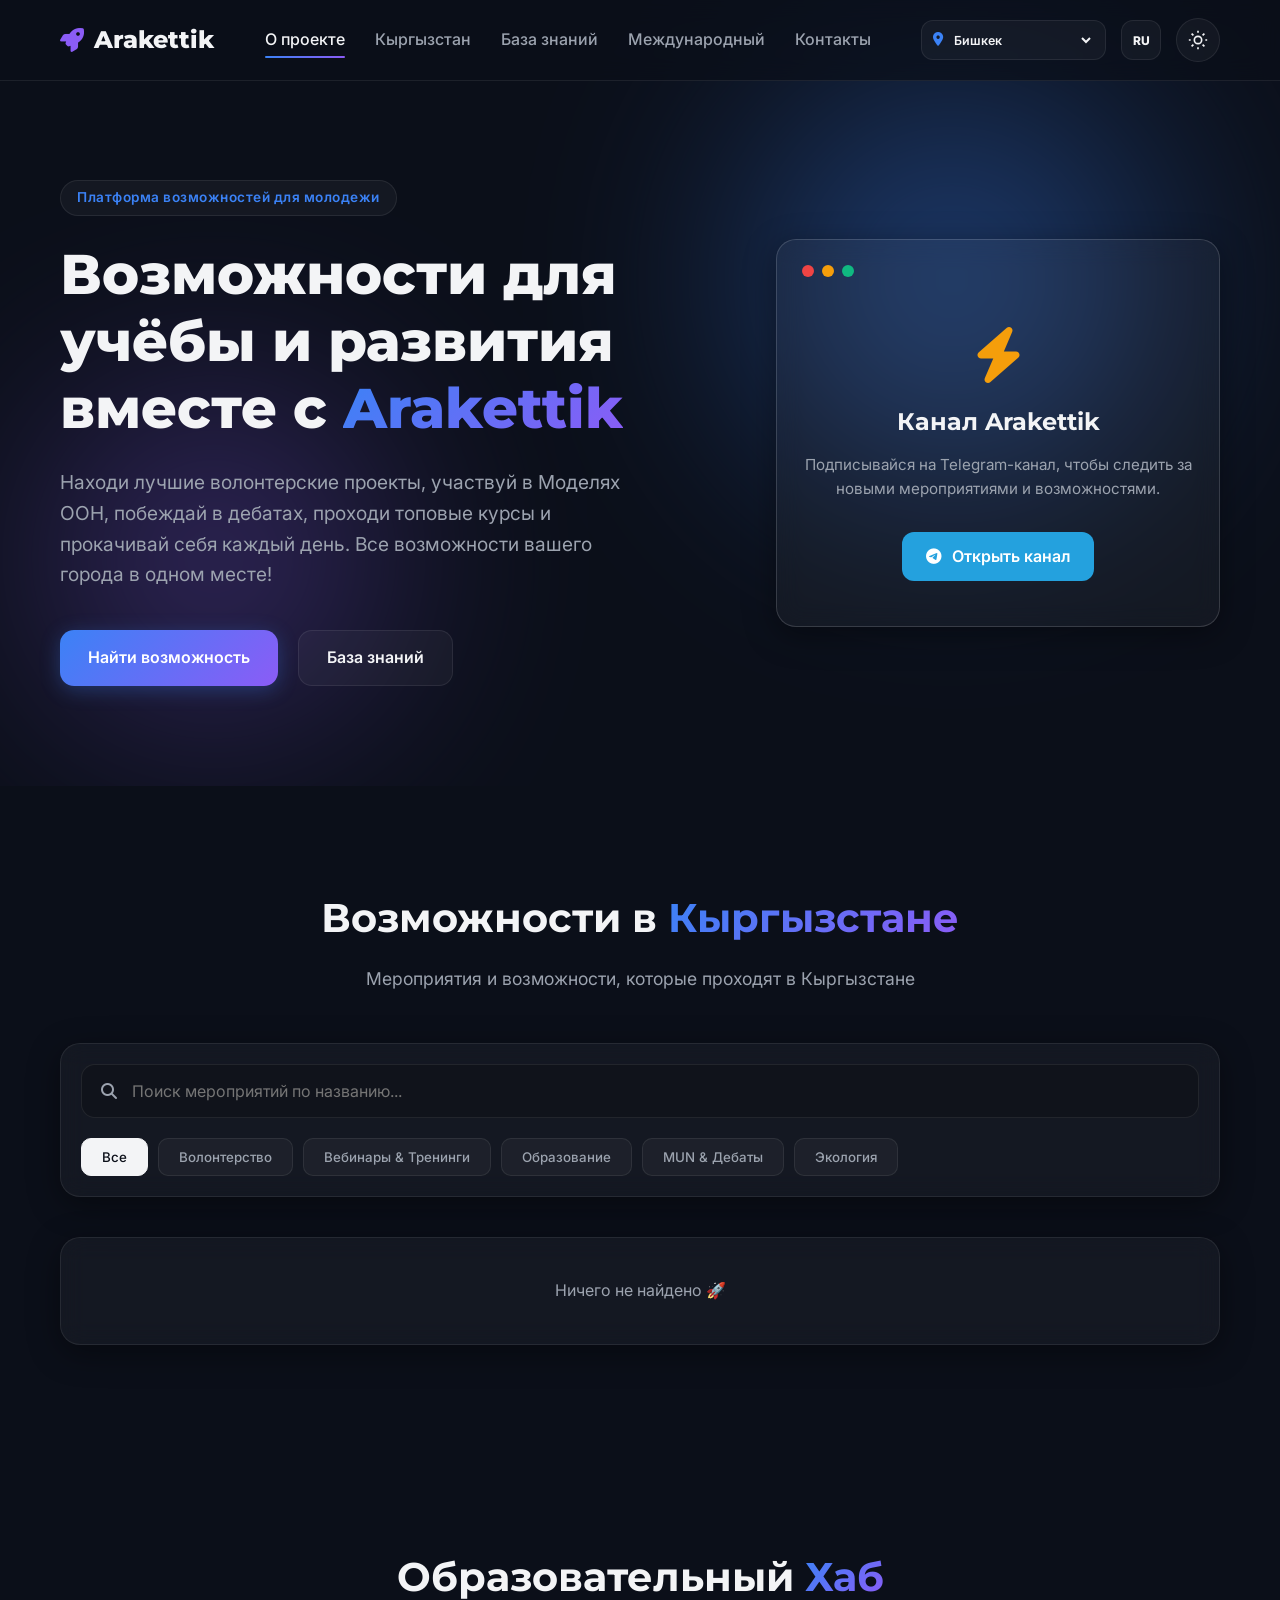
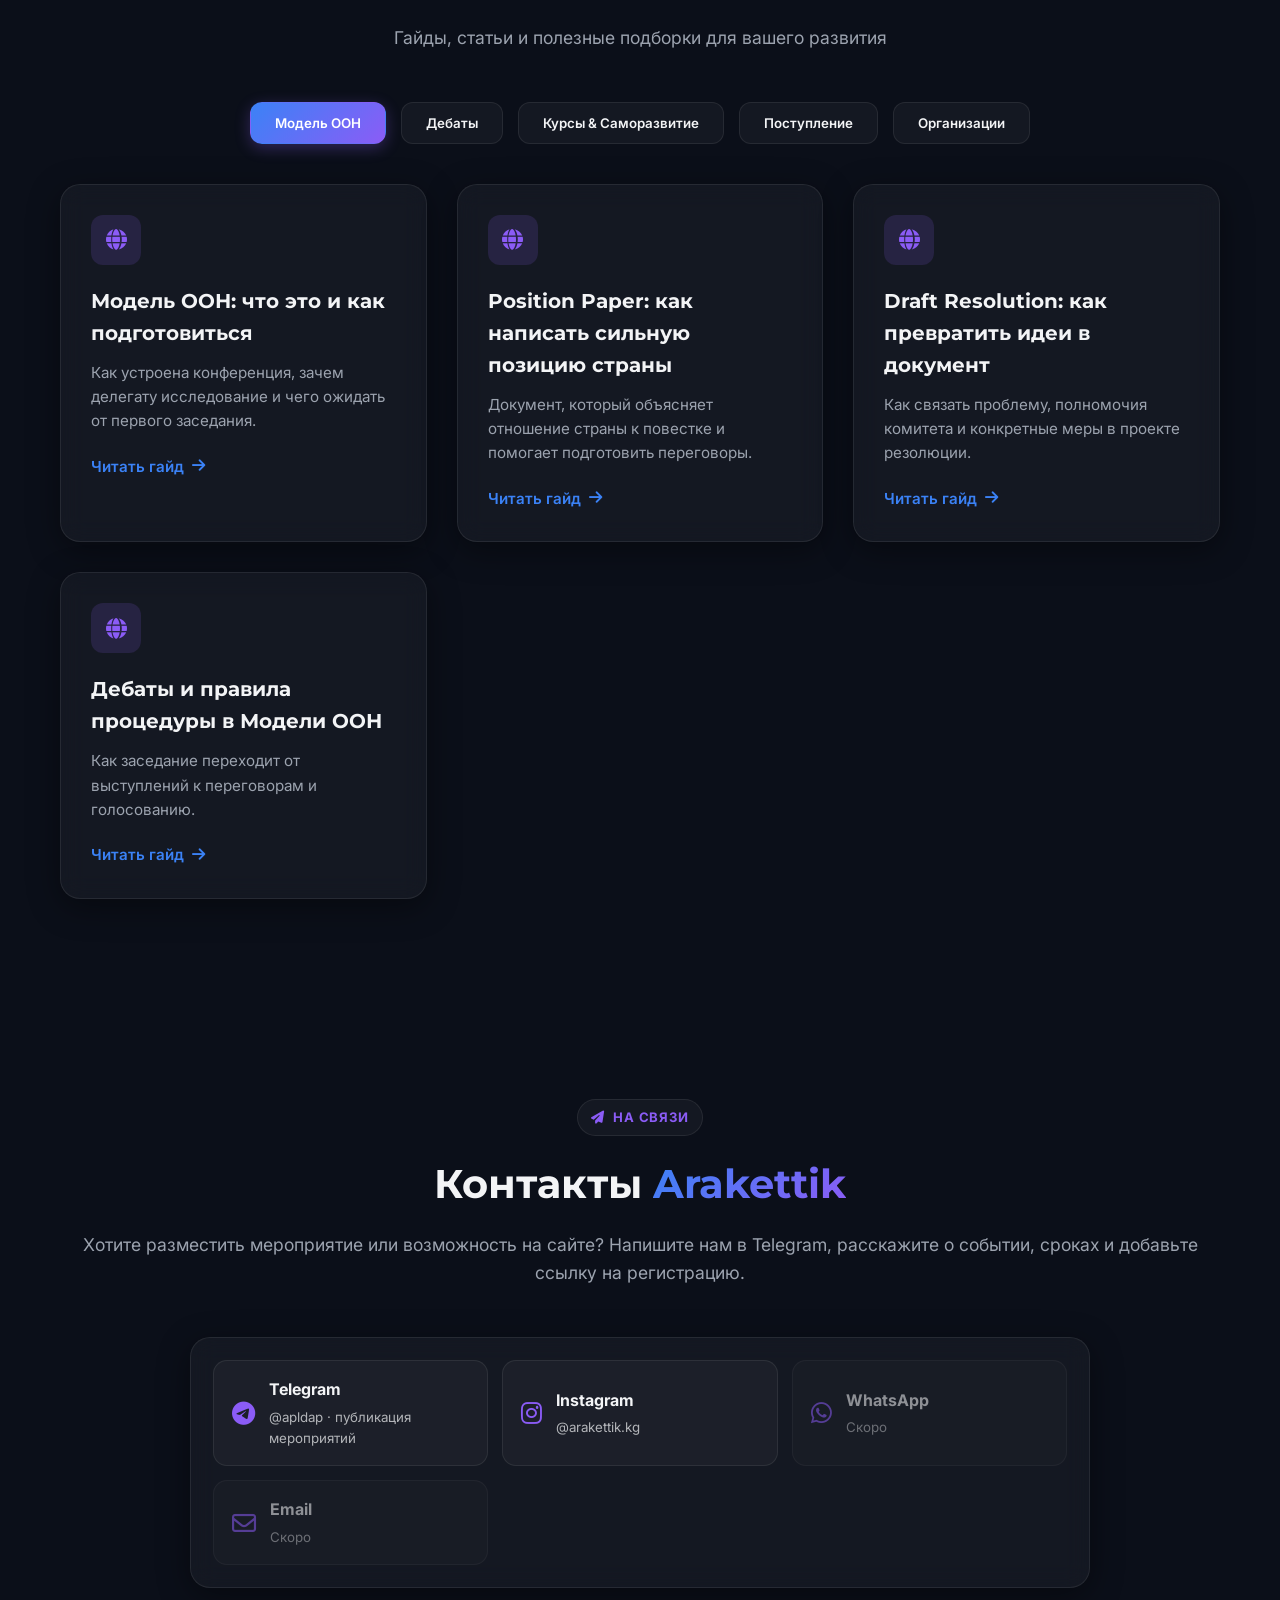
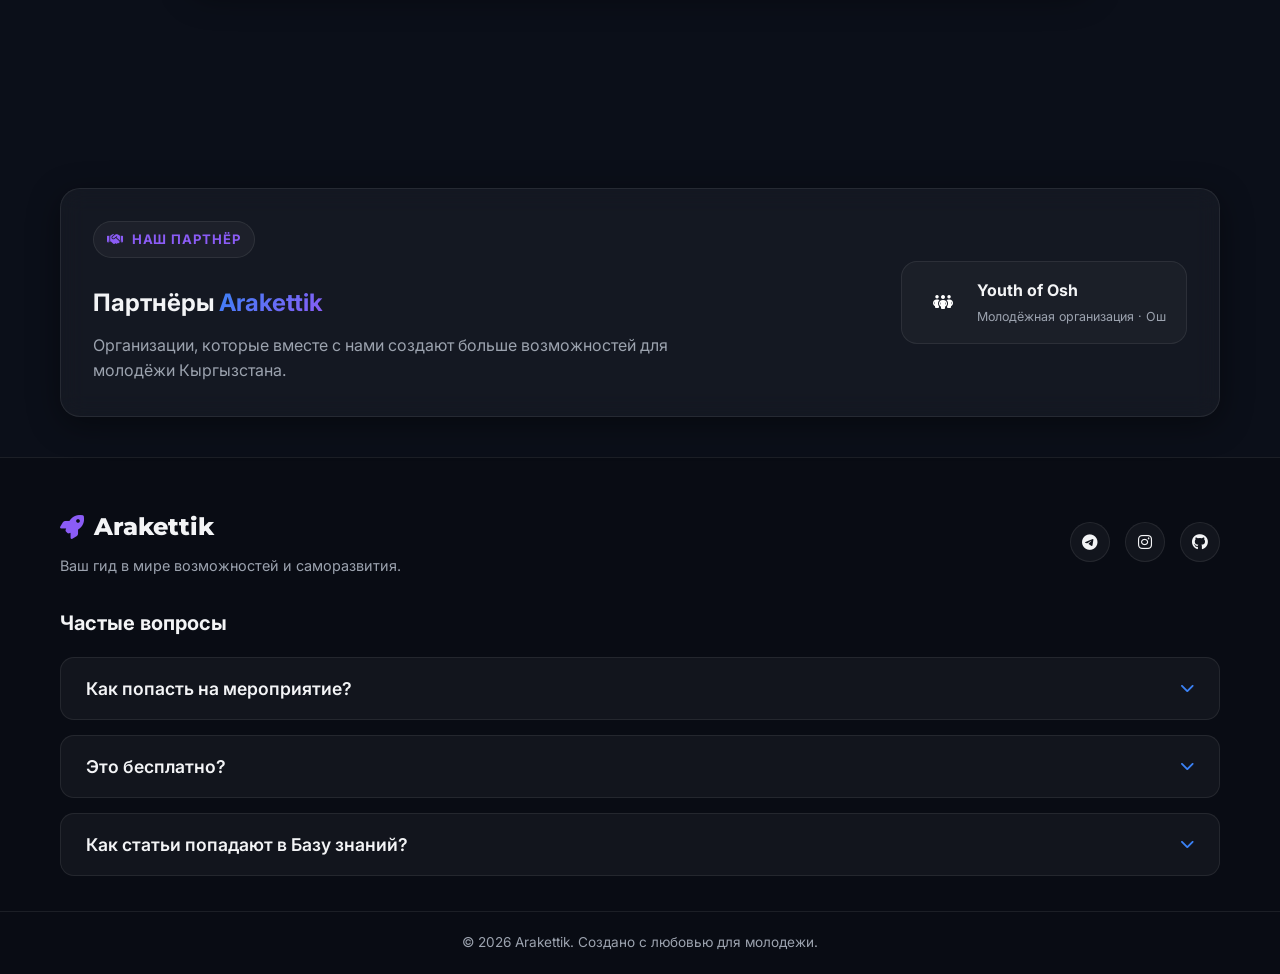
==== commit f8fdeba2: "Add files via upload" ====
--- a/index.html
+++ b/index.html
@@ -4,7 +4,7 @@
     <meta charset="UTF-8">
     <meta name="viewport" content="width=device-width, initial-scale=1.0">
     <title>Arakettik — Платформа возможностей</title>
-    <link rel="stylesheet" href="style.css">
+    <link rel="stylesheet" href="style.css?v=20261015c">
     <link rel="stylesheet" href="https://cdnjs.cloudflare.com/ajax/libs/font-awesome/6.4.0/css/all.min.css">
     <link rel="preconnect" href="https://fonts.googleapis.com">
     <link rel="preconnect" href="https://fonts.gstatic.com" crossorigin>
@@ -23,7 +23,7 @@
                 <a href="#about" class="nav-link active"><span data-i18n="about">О проекте</span></a>
                 <a href="#events" class="nav-link"><span data-i18n="events">Кыргызстан</span></a>
                 <a href="#hub" class="nav-link"><span data-i18n="knowledge">База знаний</span></a>
-                <a href="opportunities.html" class="nav-link nav-opportunities-link"><span class="nav-opportunities-short" data-i18n="opportunitiesShort">Международные</span><span class="nav-opportunities-full" data-i18n="opportunities">Международные</span></a>
+                <a href="opportunities.html" class="nav-link nav-opportunities-link"><span class="nav-opportunities-short" data-i18n="opportunitiesShort">Международный</span><span class="nav-opportunities-full" data-i18n="opportunities">Международный</span></a>
                 <a href="#suggest" class="nav-link"><span data-i18n="organizers">Контакты</span></a>
             </nav>
 
@@ -46,7 +46,7 @@
                     <i class="fa-solid fa-moon"></i>
                 </button>
                 <button id="menuToggle" class="menu-btn" aria-label="Открыть меню">
-                    <i class="fa-solid fa-bars"></i>
+                    <svg width="22" height="22" viewBox="0 0 24 24" aria-hidden="true" fill="none" stroke="currentColor" stroke-width="2"><path d="M4 6h16M4 12h16M4 18h16"/></svg>
                 </button>
             </div>
         </div>
@@ -59,8 +59,8 @@
         <div class="container hero-container">
             <div class="hero-content">
                 <span class="badge"><span data-i18n="heroBadge">Платформа возможностей для молодежи</span></span>
-                <h1><span data-i18n="heroTitle">Твой старт в крутое будущее вместе с <span class="gradient-text">Arakettik</span></span></h1>
-                <p><span data-i18n="heroText">Находи лучшие волонтерские проекты, участвуй в Моделях ООН, побеждай в дебатах, проходи топовые курсы и прокачивай себя каждый день. Все возможности твоего города в одном месте!</span></p>
+                <h1><span data-i18n="heroTitle">Возможности для учёбы и развития вместе с <span class="gradient-text">Arakettik</span></span></h1>
+                <p><span data-i18n="heroText">Находи лучшие волонтерские проекты, участвуй в Моделях ООН, побеждай в дебатах, проходи топовые курсы и прокачивай себя каждый день. Все возможности вашего города в одном месте!</span></p>
                 <div class="hero-btns">
                     <a href="#events" class="btn btn-primary"><span data-i18n="findEvent">Найти ивент</span></a>
                     <a href="#hub" class="btn btn-secondary" data-i18n="knowledge">База знаний</a>
@@ -138,7 +138,7 @@
         <div class="container">
             <div class="section-header">
                 <span class="section-eyebrow"><i class="fa-solid fa-building-columns"></i> База организаций</span>
-                <h2><span data-i18n="orgTitle">Организации <span class="gradient-text">рядом с тобой</span></span></h2>
+                <h2><span data-i18n="orgTitle">Организации <span class="gradient-text">рядом с вами</span></span></h2>
                 <p><span data-i18n="orgSubtitle">Находи молодежные, волонтерские, образовательные и экологические организации по регионам Кыргызстана.</span></p>
             </div>
 
@@ -153,6 +153,9 @@
                 </div>
             </div>
 
+            <label class="organization-direction-label">Направление
+                <select id="organizationDirection"><option value="">Все направления</option><option value="волонт">Волонтёрство</option><option value="образован">Образование</option><option value="эколог">Экология</option><option value="молод">Молодёжь</option><option value="спорт">Спорт</option></select>
+            </label>
             <div class="organization-results-meta">
                 <span id="organizationCount">0 организаций</span>
                 <span data-i18n="cityHint">Город выбирается в шапке сайта и влияет только на ивенты и организации.</span>
@@ -166,7 +169,7 @@
         <div class="container">
             <div class="section-header">
                 <h2><span data-i18n="hubTitle">Образовательный <span class="gradient-text">Хаб</span></span></h2>
-                <p><span data-i18n="hubSubtitle">Гайды, статьи и полезные подборки для твоего развития</span></p>
+                <p><span data-i18n="hubSubtitle">Гайды, статьи и полезные подборки для вашего развития</span></p>
             </div>
 
             <div class="hub-tabs">
@@ -191,7 +194,7 @@
             </div>
             <div class="glass-card contacts-card">
                 <a class="contact-link" href="https://t.me/apldap" target="_blank" rel="noopener noreferrer"><i class="fa-brands fa-telegram"></i><span><strong>Telegram</strong><small>@apldap · публикация мероприятий</small></span></a>
-                <div class="contact-link contact-link-muted"><i class="fa-brands fa-instagram"></i><span><strong>Instagram</strong><small>Скоро</small></span></div>
+                <a class="contact-link" href="https://www.instagram.com/arakettik.kg/" target="_blank" rel="noopener noreferrer"><i class="fa-brands fa-instagram"></i><span><strong>Instagram</strong><small>@arakettik.kg</small></span></a>
                 <div class="contact-link contact-link-muted"><i class="fa-brands fa-whatsapp"></i><span><strong>WhatsApp</strong><small>Скоро</small></span></div>
                 <div class="contact-link contact-link-muted"><i class="fa-regular fa-envelope"></i><span><strong>Email</strong><small>Скоро</small></span></div>
             </div>
@@ -221,11 +224,11 @@
                     <i class="fa-solid fa-rocket logo-icon"></i>
                     <span>Arakettik</span>
                 </a>
-                <p>Твой гид в мире возможностей и саморазвития.</p>
+                <p>Ваш гид в мире возможностей и саморазвития.</p>
             </div>
             <div class="footer-socials">
                 <a href="https://t.me/ARAKETTIK" target="_blank" rel="noopener noreferrer" aria-label="Telegram канал Arakettik"><i class="fa-brands fa-telegram"></i></a>
-                <a 
+                <a href="https://www.instagram.com/arakettik.kg/" target="_blank" rel="noopener noreferrer" aria-label="Instagram Arakettik"><i class="fa-brands fa-instagram"></i></a>
                 <a href="https://github.com" target="_blank" aria-label="GitHub"><i class="fa-brands fa-github"></i></a>
             </div>
         </div>
@@ -258,7 +261,7 @@
     <div id="organizationModal" class="modal hidden">
         <div class="modal-content glass-card organization-modal-content">
             <button id="organizationModalClose" class="modal-close-btn" aria-label="Закрыть">
-                <i class="fa-solid fa-xmark"></i>
+                <span aria-hidden="true">×</span>
             </button>
             <div id="organizationModalBody" class="modal-body organization-modal-body"></div>
         </div>
@@ -267,14 +270,17 @@
     <div id="articleModal" class="modal hidden">
         <div class="modal-content glass-card">
             <button id="modalClose" class="modal-close-btn" aria-label="Закрыть">
-                <i class="fa-solid fa-xmark"></i>
+                <span aria-hidden="true">×</span>
             </button>
             <div id="modalBody" class="modal-body">
                 </div>
         </div>
     </div>
 
-    <script src="catalog-data.js"></script>
-    <script src="script.js"></script>
+    <script src="site-config.js?v=20261015c"></script>
+    <script src="catalog-api.js?v=20261015c"></script><script src="manual-content.js?v=20261015c"></script>
+    <script src="catalog-data.js?v=20261015c"></script><script src="knowledge-content.js?v=20261015c"></script><script src="organization-updates.js?v=20261015c"></script>
+    <script src="event-card-view.js?v=20261015c"></script>
+    <script src="script.js?v=20261015c"></script>
 </body>
 </html>
--- a/style.css
+++ b/style.css
@@ -779,7 +779,7 @@
     line-height: 1.7;
 }
 
-.organization-detail-grid {
+.organization-detail-grid {
     display: grid;
     grid-template-columns: repeat(2, minmax(0, 1fr));
     gap: 14px;
@@ -1243,7 +1243,7 @@
     padding: 50px 0 20px 0;
 }
 
-.footer-container {
+.footer-container {
     display: flex;
     justify-content: space-between;
     align-items: center;
@@ -1592,123 +1592,6 @@
     .event-card-image { height: 170px; }
 }
 
-/* ================================
-   OPPORTUNITIES / ВОЗМОЖНОСТИ
-   ================================ */
-
-.opportunities-section {
-    padding: 80px 0;
-}
-
-.section-heading {
-    text-align: center;
-    max-width: 700px;
-    margin: 0 auto 45px;
-}
-
-.section-badge {
-    display: inline-flex;
-    align-items: center;
-    padding: 8px 16px;
-    border: 1px solid rgba(100, 170, 255, 0.25);
-    border-radius: 30px;
-    font-size: 14px;
-    color: #69aefc;
-    background: rgba(70, 140, 255, 0.08);
-    margin-bottom: 16px;
-}
-
-.section-heading h2 {
-    margin: 0 0 14px;
-    font-size: 38px;
-    line-height: 1.15;
-}
-
-.section-heading p {
-    margin: 0;
-    font-size: 17px;
-    line-height: 1.6;
-    opacity: 0.7;
-}
-
-.opportunities-grid {
-    display: grid;
-    grid-template-columns: repeat(3, 1fr);
-    gap: 18px;
-    max-width: 1100px;
-    margin: 0 auto;
-}
-
-.opportunity-card {
-    padding: 26px;
-    border-radius: 20px;
-    border: 1px solid rgba(255, 255, 255, 0.08);
-    background: rgba(255, 255, 255, 0.035);
-    transition: transform 0.25s ease,
-                border-color 0.25s ease,
-                background 0.25s ease;
-}
-
-.opportunity-card:hover {
-    transform: translateY(-5px);
-    border-color: rgba(100, 170, 255, 0.35);
-    background: rgba(255, 255, 255, 0.055);
-}
-
-.opportunity-icon {
-    width: 48px;
-    height: 48px;
-    display: flex;
-    align-items: center;
-    justify-content: center;
-    border-radius: 14px;
-    background: rgba(100, 170, 255, 0.1);
-    font-size: 24px;
-    margin-bottom: 20px;
-}
-
-.opportunity-card h3 {
-    margin: 0 0 10px;
-    font-size: 19px;
-}
-
-.opportunity-card p {
-    margin: 0 0 18px;
-    line-height: 1.5;
-    font-size: 14px;
-    opacity: 0.65;
-}
-
-.opportunity-count {
-    font-size: 13px;
-    color: #69aefc;
-}
-
-.opportunities-more {
-    display: flex;
-    justify-content: center;
-    margin-top: 35px;
-}
-
-.opportunities-btn {
-    border: 1px solid rgba(100, 170, 255, 0.3);
-    background: rgba(70, 140, 255, 0.1);
-    color: inherit;
-    padding: 13px 22px;
-    border-radius: 12px;
-    font-size: 15px;
-    cursor: pointer;
-    transition: 0.25s ease;
-}
-
-.opportunities-btn:hover {
-    background: rgba(70, 140, 255, 0.18);
-}
-
-.opportunities-btn span {
-    margin-left: 8px;
-}
-
 /* ============================================================================
    18. MOBILE REFINEMENT — каталог, а не вертикальная лента
    Важно: этот блок только переопределяет мобильные стили. Desktop не меняется.
@@ -2246,170 +2129,228 @@
     .read-link {
         font-size: .62rem;
     }
-}
-
-.organization-modal-tabs {
-    display: flex;
-    gap: 10px;
-    margin: 0 0 20px;
-    border-bottom: 1px solid var(--glass-border);
-}
-
-.organization-tab {
-    padding: 11px 5px;
-    border: 0;
-    border-bottom: 2px solid transparent;
-    background: transparent;
-    color: var(--text-muted);
-    font: inherit;
-    font-weight: 700;
-    cursor: pointer;
-}
-
-.organization-tab.active {
-    color: var(--text-primary);
-    border-bottom-color: var(--clr-purple);
-}
-
-.organization-tab span {
-    display: inline-grid;
-    place-items: center;
-    min-width: 20px;
-    height: 20px;
-    margin-left: 4px;
-    border-radius: 10px;
-    background: var(--glass-bg);
-    font-size: 0.72rem;
-}
-
-.organization-tab-panel { display: none; }
-.organization-tab-panel.active { display: block; }
-
-.organization-links-row {
-    display: flex;
-    flex-wrap: wrap;
-    gap: 10px;
-    margin: 16px 0;
-}
-
-.organization-event-item {
-    padding: 18px;
-    margin-bottom: 12px;
-    border: 1px solid var(--glass-border);
-    border-radius: 16px;
-    background: var(--glass-bg);
-}
-
-.organization-event-item > span {
-    color: var(--clr-purple);
-    font-size: 0.8rem;
-    font-weight: 700;
-}
-
-.organization-event-item h4 { margin: 8px 0; font-size: 1.05rem; }
-.organization-event-item p { margin: 0 0 12px; color: var(--text-muted); line-height: 1.55; }
-.organization-events-empty { padding: 32px 18px; text-align: center; color: var(--text-muted); }
-.organization-events-empty i { color: var(--clr-purple); font-size: 1.7rem; }
-
-.footer-faq {
-    padding: 0 20px 35px;
-}
-
-.footer-faq h2 {
-    font-size: 1.25rem;
-    margin: 0 0 18px;
-}
-
-.footer-faq-accordion {
-    max-width: none;
-}
-
-.footer-faq-accordion .faq-item {
-    background: var(--glass-bg);
-}
-
-.partners-section {
-    padding-bottom: 40px;
-}
-
-.partners-card {
-    display: flex;
-    align-items: center;
-    justify-content: space-between;
-    gap: 28px;
-    padding: 32px;
-}
-
-.partners-card h2 {
-    margin: 10px 0;
-}
-
-.partners-card p {
-    max-width: 620px;
-    margin: 0;
-    color: var(--text-muted);
-}
-
-.partner-logo-card {
-    display: flex;
-    align-items: center;
-    gap: 13px;
-    min-width: 250px;
-    padding: 16px 20px;
-    border: 1px solid var(--glass-border);
-    border-radius: 16px;
-    background: rgba(255, 255, 255, 0.03);
-}
-
-.partner-logo-card > i {
-    display: grid;
-    place-items: center;
-    width: 42px;
-    height: 42px;
-    border-radius: 12px;
-    color: white;
-    background: linear-gradient(135deg, var(--clr-purple), var(--clr-blue));
-}
-
-.partner-logo-card div {
-    display: flex;
-    flex-direction: column;
-    gap: 3px;
-}
-
-.partner-logo-card span {
-    color: var(--text-muted);
-    font-size: 0.78rem;
-}
-
-.nav-opportunities-full { display: none; }
-
-.partners-actions {
-    display: flex;
-    flex-direction: column;
-    align-items: flex-start;
-    gap: 14px;
-    max-width: 290px;
-    color: var(--text-muted);
-    font-size: 0.86rem;
-    line-height: 1.45;
-}
-
-@media (max-width: 760px) {
-    .nav-opportunities-short { display: none; }
-    .nav-opportunities-full { display: inline; }
-
-    .partners-card {
-        align-items: flex-start;
-        flex-direction: column;
-        padding: 24px;
-    }
-}
-
-/* Contact cards */
-.contacts-card{display:grid;grid-template-columns:repeat(auto-fit,minmax(210px,1fr));gap:14px;padding:22px;max-width:900px;margin:0 auto}
-.contact-link{display:flex;align-items:center;gap:14px;padding:16px 18px;border:1px solid var(--glass-border,rgba(255,255,255,.12));border-radius:14px;color:inherit;text-decoration:none;background:rgba(255,255,255,.035)}
+}
+
+.organization-modal-tabs {
+    display: flex;
+    gap: 10px;
+    margin: 0 0 20px;
+    border-bottom: 1px solid var(--glass-border);
+}
+
+.organization-tab {
+    padding: 11px 5px;
+    border: 0;
+    border-bottom: 2px solid transparent;
+    background: transparent;
+    color: var(--text-muted);
+    font: inherit;
+    font-weight: 700;
+    cursor: pointer;
+}
+
+.organization-tab.active {
+    color: var(--text-primary);
+    border-bottom-color: var(--clr-purple);
+}
+
+.organization-tab span {
+    display: inline-grid;
+    place-items: center;
+    min-width: 20px;
+    height: 20px;
+    margin-left: 4px;
+    border-radius: 10px;
+    background: var(--glass-bg);
+    font-size: 0.72rem;
+}
+
+.organization-tab-panel { display: none; }
+.organization-tab-panel.active { display: block; }
+
+.organization-links-row {
+    display: flex;
+    flex-wrap: wrap;
+    gap: 10px;
+    margin: 16px 0;
+}
+
+.organization-event-item {
+    padding: 18px;
+    margin-bottom: 12px;
+    border: 1px solid var(--glass-border);
+    border-radius: 16px;
+    background: var(--glass-bg);
+}
+
+.organization-event-item > span {
+    color: var(--clr-purple);
+    font-size: 0.8rem;
+    font-weight: 700;
+}
+
+.organization-event-item h4 { margin: 8px 0; font-size: 1.05rem; }
+.organization-event-item p { margin: 0 0 12px; color: var(--text-muted); line-height: 1.55; }
+.organization-events-empty { padding: 32px 18px; text-align: center; color: var(--text-muted); }
+.organization-events-empty i { color: var(--clr-purple); font-size: 1.7rem; }
+
+.footer-faq {
+    padding: 0 20px 35px;
+}
+
+.footer-faq h2 {
+    font-size: 1.25rem;
+    margin: 0 0 18px;
+}
+
+.footer-faq-accordion {
+    max-width: none;
+}
+
+.footer-faq-accordion .faq-item {
+    background: var(--glass-bg);
+}
+
+.partners-section {
+    padding-bottom: 40px;
+}
+
+.partners-card {
+    display: flex;
+    align-items: center;
+    justify-content: space-between;
+    gap: 28px;
+    padding: 32px;
+}
+
+.partners-card h2 {
+    margin: 10px 0;
+}
+
+.partners-card p {
+    max-width: 620px;
+    margin: 0;
+    color: var(--text-muted);
+}
+
+.partner-logo-card {
+    display: flex;
+    align-items: center;
+    gap: 13px;
+    min-width: 250px;
+    padding: 16px 20px;
+    border: 1px solid var(--glass-border);
+    border-radius: 16px;
+    background: rgba(255, 255, 255, 0.03);
+}
+
+.partner-logo-card > i {
+    display: grid;
+    place-items: center;
+    width: 42px;
+    height: 42px;
+    border-radius: 12px;
+    color: white;
+    background: linear-gradient(135deg, var(--clr-purple), var(--clr-blue));
+}
+
+.partner-logo-card div {
+    display: flex;
+    flex-direction: column;
+    gap: 3px;
+}
+
+.partner-logo-card span {
+    color: var(--text-muted);
+    font-size: 0.78rem;
+}
+
+.nav-opportunities-full { display: none; }
+
+.partners-actions {
+    display: flex;
+    flex-direction: column;
+    align-items: flex-start;
+    gap: 14px;
+    max-width: 290px;
+    color: var(--text-muted);
+    font-size: 0.86rem;
+    line-height: 1.45;
+}
+
+@media (max-width: 760px) {
+    .nav-opportunities-short { display: none; }
+    .nav-opportunities-full { display: inline; }
+
+    .partners-card {
+        align-items: flex-start;
+        flex-direction: column;
+        padding: 24px;
+    }
+}
+
+/* Contact cards */
+.contacts-card{display:grid;grid-template-columns:repeat(auto-fit,minmax(210px,1fr));gap:14px;padding:22px;max-width:900px;margin:0 auto}
+.contact-link{display:flex;align-items:center;gap:14px;padding:16px 18px;border:1px solid var(--glass-border,rgba(255,255,255,.12));border-radius:14px;color:inherit;text-decoration:none;background:rgba(255,255,255,.035)}
 .contact-link>i{font-size:1.5rem;color:var(--accent-color,#8b5cf6)}.contact-link span{display:grid;gap:4px}.contact-link small{opacity:.7}.contact-link-muted{opacity:.55}
 
 .event-card-image-placeholder{width:100%;height:190px;border-radius:14px;display:grid;place-items:center;background:linear-gradient(135deg,rgba(124,92,255,.24),rgba(34,211,238,.11),rgba(244,114,182,.1));color:#c8bbff}
 .event-card-image-placeholder i{font-size:2.8rem}
+.editor-entry{text-align:center;margin-top:22px;color:var(--text-muted);font-size:.8rem}.editor-entry a{color:var(--clr-purple);text-decoration:underline}
+.organization-card-icon,.organization-detail-icon{overflow:hidden;flex-shrink:0;background:#fff!important}
+.organization-card-icon img,.organization-detail-icon img{width:100%;height:100%;object-fit:contain;padding:5px}
+.organization-initials{color:#4b3f79;font-weight:800;font-size:1rem;display:grid;place-items:center;width:100%;height:100%;background:#ebe7fa}
+.organization-direction-label{display:flex;align-items:center;gap:12px;margin:18px 0;font-size:.85rem;color:var(--text-muted)}
+.organization-direction-label select{padding:10px;border:1px solid var(--glass-border);border-radius:10px;background:var(--modal-bg);color:var(--text-color);font:inherit;max-width:100%}
+.knowledge-reader{line-height:1.85;font-size:1rem;max-width:760px;margin:auto}.knowledge-reader h3{margin-top:30px;margin-bottom:12px;line-height:1.4;scroll-margin-top:25px}.knowledge-reader p{margin-bottom:18px}.reader-meta{font-size:.75rem;color:var(--text-muted)}.reader-lead{font-size:1.06rem;color:var(--text-muted)}.reader-contents{display:grid;gap:8px;padding:18px;margin:20px 0 26px;border:1px solid var(--glass-border);border-radius:14px;font-size:.86rem;background:var(--glass-bg)}.reader-contents a{color:var(--text-color);text-decoration:none;padding:5px 0}.reader-contents a:hover{text-decoration:underline}.event-detail-section{border-top:1px solid var(--glass-border);margin-top:22px;padding-top:18px}.event-detail-section h3{font-size:1rem;margin-bottom:10px}.event-detail-section p,.event-detail-section li{line-height:1.75}.event-detail-section ul,.event-detail-section ol{padding-left:22px}
+@media(max-width:640px){.knowledge-reader{font-size:.94rem}.reader-contents{padding:14px}}
+.reader-table-of-contents{margin:18px 0 25px}.reader-table-of-contents summary{cursor:pointer;font-weight:600;padding:12px 0;min-height:44px}.reader-table-of-contents .reader-contents{margin:6px 0 16px}.modal-close-btn span{font-size:28px;line-height:1}
+
+/* Two cards per row on phones; retain the existing card contents and city picker. */
+.event-full-description { white-space: pre-line; }
+@media (max-width: 640px) {
+    .events-grid, .organizations-grid { grid-template-columns: repeat(2, minmax(0, 1fr)); gap: 12px; }
+    .events-grid .event-card, .organizations-grid .organization-card { min-width: 0; padding: 14px; }
+    .events-grid .event-card h3, .organizations-grid .organization-card h3 { font-size: .9rem; overflow-wrap: anywhere; }
+    .events-grid .event-card p, .organizations-grid .organization-card p { font-size: .78rem; overflow-wrap: anywhere; }
+    .events-grid .event-card .event-badge-row { flex-wrap: wrap; gap: 7px; }
+    .events-grid .event-card .event-date, .events-grid .event-card .cat-tag { font-size: .68rem; }
+    .events-grid .event-card .event-card-image { height: 125px; }
+    .events-grid .event-card .btn { padding: 10px 7px; font-size: .78rem; min-height: 44px; }
+    .organizations-grid .organization-card-footer { flex-wrap: wrap; gap: 8px; }
+    .organizations-grid .organization-card-footer .read-link { min-height: 44px; }
+}
+
+.organization-network{display:block;font-size:.69rem;line-height:1.4;color:var(--text-muted);margin:-5px 0 10px}
+
+/* Approved Kyrgyzstan card: short description, key facts and a separate deadline. */
+.events-grid .kg-card,#previewCard .kg-card{padding:0;min-width:0;overflow:hidden;border-radius:18px;background:var(--glass-bg);border:1px solid var(--glass-border);height:100%;display:flex;flex-direction:column}
+.kg-card .kg-card-heading{min-height:80px;background:linear-gradient(135deg,rgba(59,130,246,.15),rgba(139,92,246,.1));display:flex;align-items:flex-end;padding:15px 18px;font-size:.8rem;line-height:1.5;color:var(--clr-primary)}
+.kg-card .kg-card-cover{height:170px;background:var(--bg-color);flex-shrink:0;overflow:hidden}
+.events-grid .kg-card .event-card-image,#previewCard .kg-card .event-card-image{width:100%;height:100%;margin:0;border-radius:0;padding:0;object-fit:contain;display:block}
+.kg-card .kg-card-content{padding:18px;display:flex;flex-direction:column;flex:1;min-width:0}
+.kg-card .kg-card-category{color:var(--clr-purple);font-size:.74rem;line-height:1.45;margin-bottom:12px;min-height:1.45em}
+.events-grid .kg-card h3,#previewCard .kg-card h3{font-size:1.07rem;line-height:1.4;margin:0 0 12px;color:var(--text-color);overflow-wrap:anywhere;display:block;-webkit-line-clamp:unset;max-height:none;overflow:visible}
+.events-grid .kg-card .kg-card-description,#previewCard .kg-card .kg-card-description{font-size:.9rem;line-height:1.6;color:var(--text-muted);margin:0 0 15px;display:-webkit-box;-webkit-line-clamp:3;-webkit-box-orient:vertical;overflow:hidden;overflow-wrap:anywhere}
+.kg-card .kg-card-facts{display:grid;gap:9px;margin:0 0 18px;font-size:.85rem;line-height:1.5;color:var(--text-color)}
+.kg-card .kg-card-facts>div{display:flex;align-items:flex-start;gap:8px;min-width:0}
+.kg-card .kg-card-facts dt{flex-shrink:0;line-height:0}.kg-card .kg-card-facts svg{height:17px;width:17px;color:var(--clr-primary);margin-top:2px}.kg-card .kg-card-facts dd{margin:0;min-width:0;overflow-wrap:anywhere}
+.kg-card .kg-card-deadline{border-top:1px solid var(--glass-border);padding-top:13px;margin-top:auto;line-height:1.5;overflow-wrap:anywhere}.kg-card .kg-card-deadline span{display:block;color:var(--text-muted);font-size:.74rem;margin-bottom:4px}.kg-card .kg-card-deadline strong{font-size:.85rem;color:var(--text-color);font-weight:700}
+.events-grid .kg-card .kg-card-button,#previewCard .kg-card .kg-card-button{margin-top:15px;padding:11px 10px;width:100%;min-height:46px;border-radius:10px;font-size:.88rem;line-height:1.4;display:flex;align-items:center;justify-content:center;flex-shrink:0}
+.kg-card .kg-card-button:focus-visible{outline:3px solid var(--clr-primary);outline-offset:3px}.kg-card .kg-card-sr{position:absolute;width:1px;height:1px;overflow:hidden;clip-path:inset(50%);white-space:nowrap}
+[data-theme="dark"] .kg-card .kg-card-category{color:#c4b5fd}
+[data-theme="dark"] .kg-card .kg-card-heading,[data-theme="dark"] .kg-card .kg-card-facts svg{color:#93c5fd}
+@media(max-width:640px){
+ .events-grid .kg-card .kg-card-content{padding:13px}
+ .events-grid .kg-card .kg-card-heading{padding:12px;min-height:80px;font-size:.75rem}
+ .events-grid .kg-card .kg-card-cover{height:125px}
+ .events-grid .kg-card .kg-card-category{font-size:.68rem;min-height:2.9em;margin-bottom:10px}
+ .events-grid .kg-card h3{font-size:.94rem;line-height:1.4;margin-bottom:10px}
+ .events-grid .kg-card .kg-card-description{font-size:.8rem;line-height:1.6;margin-bottom:13px}
+ .events-grid .kg-card .kg-card-facts{font-size:.78rem;gap:7px;margin-bottom:15px}
+ .events-grid .kg-card .kg-card-facts>div{gap:6px}
+ .events-grid .kg-card .kg-card-facts svg{width:15px;height:15px}
+ .events-grid .kg-card .kg-card-deadline span{font-size:.67rem}
+ .events-grid .kg-card .kg-card-deadline strong{font-size:.76rem}
+ .events-grid .kg-card .kg-card-button{font-size:.8rem;margin-top:12px;min-height:46px}
+}
